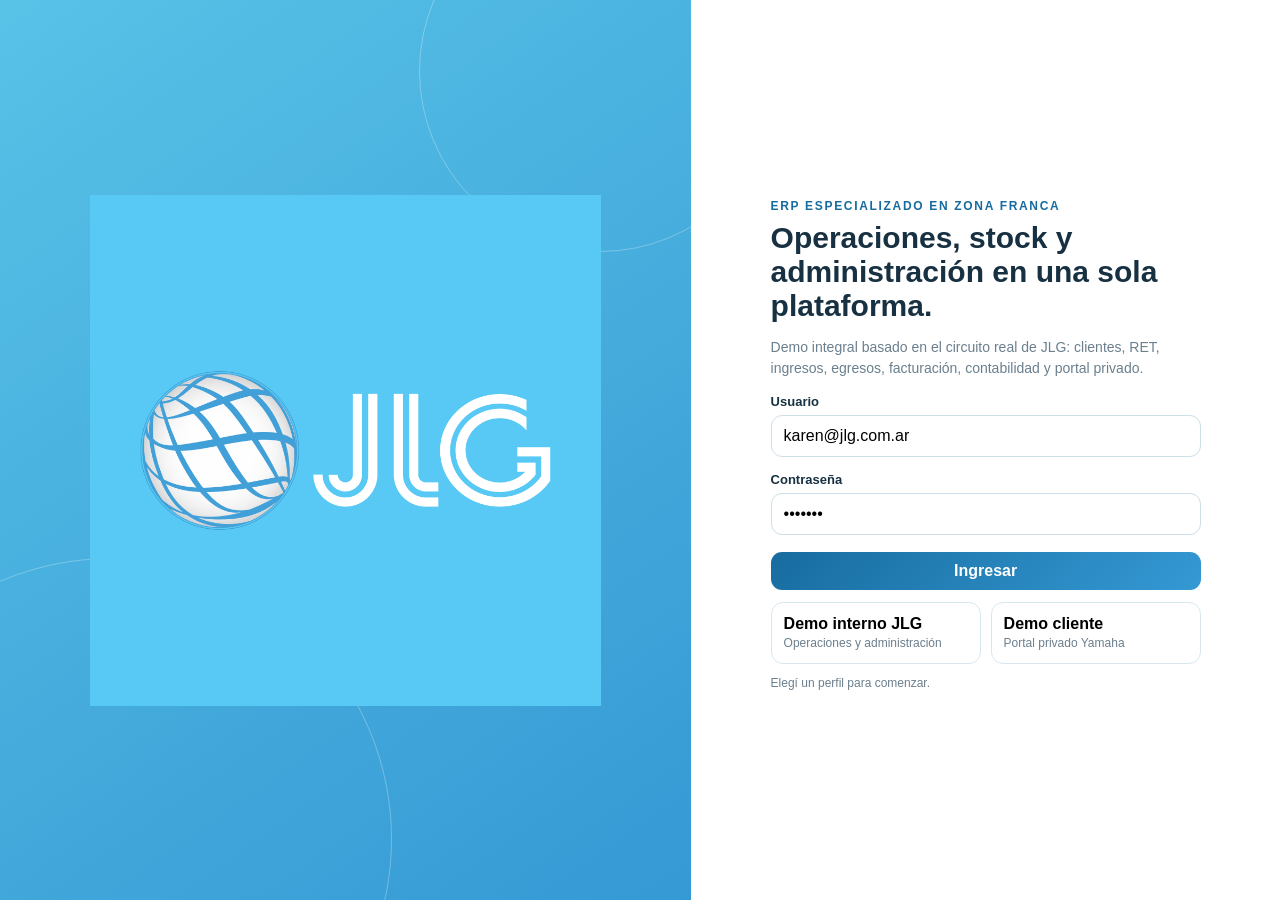
==== index.html @ c9ef7968 "Ampliar demo integral según especificación funcional" ====
<!DOCTYPE html><html lang="es"><head><meta charset="UTF-8"><meta name="viewport" content="width=device-width,initial-scale=1.0"><title>JLG Control · ERP Zona Franca</title><style>:root{--sky:#58c2e7;--blue:#3599d4;--dark:#12344b;--dark2:#1c4966;--bg:#f3f8fb;--card:#fff;--line:#d8e7ef;--text:#183142;--muted:#6b7f8d;--ok:#23856b;--warn:#b47712;--bad:#b84949}*{box-sizing:border-box}body{margin:0;font-family:Inter,Segoe UI,Arial,sans-serif;background:var(--bg);color:var(--text)}button,input,select{font:inherit}button{cursor:pointer}.hidden{display:none!important}.login{min-height:100vh;display:grid;grid-template-columns:1.08fr .92fr;background:white}.hero{position:relative;overflow:hidden;background:linear-gradient(145deg,var(--sky),var(--blue));display:grid;place-items:center;padding:45px}.hero:before,.hero:after{content:"";position:absolute;border:1px solid rgba(255,255,255,.28);border-radius:50%}.hero:before{width:560px;height:560px;left:-170px;bottom:-220px}.hero:after{width:360px;height:360px;right:-90px;top:-110px}.hero img{width:min(560px,85%);position:relative;z-index:2}.loginbox{display:grid;place-items:center;padding:30px}.loginpanel{width:min(430px,100%)}.eyebrow{font-size:12px;letter-spacing:.14em;text-transform:uppercase;color:#176c9f;font-weight:800}h1,h2,h3{margin:0}h1{font-size:30px;margin-top:8px}.sub{font-size:14px;color:var(--muted);line-height:1.5}.field{margin-top:15px}.field label{display:block;font-size:13px;font-weight:700;margin-bottom:6px}input,select{width:100%;border:1px solid #cddfe8;border-radius:11px;padding:11px 12px;background:#fff}.btn{border:0;border-radius:11px;padding:10px 14px;font-weight:750}.primary{background:linear-gradient(135deg,#176c9f,var(--blue));color:white}.secondary{background:white;border:1px solid #cddfe8;color:var(--dark)}.soft{background:#e8f6fc;color:#176c9f}.roles{display:grid;grid-template-columns:1fr 1fr;gap:10px;margin-top:12px}.roles button{text-align:left;border:1px solid var(--line);background:white;border-radius:12px;padding:12px}.top{height:70px;background:linear-gradient(110deg,var(--dark),var(--dark2));color:white;display:flex;align-items:center;justify-content:space-between;padding:0 20px}.brand{display:flex;align-items:center;gap:11px}.brand img{width:43px;height:43px;border-radius:11px;object-fit:cover}.user{display:flex;align-items:center;gap:9px}.pill{border:1px solid rgba(255,255,255,.3);border-radius:999px;padding:7px 10px;font-size:13px}.shell{display:grid;grid-template-columns:250px 1fr;min-height:calc(100vh - 70px)}aside{background:white;border-right:1px solid var(--line);padding:15px}.navtitle{font-size:11px;letter-spacing:.12em;text-transform:uppercase;color:var(--muted);padding:5px 10px 10px}.nav{display:grid;gap:5px}.nav button{text-align:left;border:1px solid transparent;background:transparent;padding:10px 11px;border-radius:10px;color:#385364}.nav button.active{background:#e8f6fc;border-color:#b8dfee;color:#176c9f;font-weight:800}.navgroup{font-size:11px;color:#8aa0ad;padding:10px 10px 3px;text-transform:uppercase;letter-spacing:.08em}main{padding:21px;min-width:0}.screen{display:none}.screen.active{display:block}.head{display:flex;justify-content:space-between;align-items:end;gap:12px;margin-bottom:17px}.kpis{display:grid;grid-template-columns:repeat(4,1fr);gap:13px}.card{background:white;border:1px solid var(--line);border-radius:16px;padding:16px}.value{font-size:27px;font-weight:800;margin-top:5px}.label{font-size:13px;color:var(--muted)}.note{font-size:12px;color:var(--muted)}.grid2{display:grid;grid-template-columns:1.15fr .85fr;gap:14px;margin-top:14px}.list{display:grid;gap:11px;margin-top:13px}.item{display:flex;justify-content:space-between;gap:12px;padding-bottom:11px;border-bottom:1px solid #e9f0f4}.item:last-child{border-bottom:0}.badge{display:inline-block;padding:5px 9px;border-radius:999px;font-size:11px;font-weight:800;white-space:nowrap}.ok{background:#e8f5f1;color:var(--ok)}.warn{background:#fff4df;color:var(--warn)}.bad{background:#fbeaea;color:var(--bad)}.info{background:#e8f6fc;color:#176c9f}.table{overflow:auto;margin-top:13px}table{width:100%;border-collapse:collapse;font-size:13px}th,td{padding:10px;border-bottom:1px solid #e5edf2;text-align:left;white-space:nowrap}th{background:#f3f9fc;color:#496170}.selected{background:#eaf7fc}.formgrid{display:grid;grid-template-columns:repeat(2,1fr);gap:12px}.toolbar{display:flex;gap:8px;flex-wrap:wrap;margin-top:13px}.banner{background:linear-gradient(110deg,var(--dark),#176c9f);color:white;border-radius:17px;padding:18px;display:flex;justify-content:space-between;align-items:center;gap:12px}.banner .sub{color:rgba(255,255,255,.75)}.tabs{display:flex;gap:7px;flex-wrap:wrap;margin-bottom:14px}.tabs button{border:1px solid #cbdde6;background:#fff;border-radius:10px;padding:8px 11px}.tabs button.active{background:var(--dark);color:white;border-color:var(--dark)}.tabpanel{display:none}.tabpanel.active{display:block}.callout{padding:12px 13px;border:1px solid #f0d89c;background:#fff4df;color:#79530c;border-radius:11px}.success{padding:12px 13px;border:1px solid #bfe0d5;background:#e8f5f1;color:#17674f;border-radius:11px}.five{display:grid;grid-template-columns:repeat(5,1fr);gap:9px;margin-top:13px}.mini{background:#f6fbfd;border:1px solid var(--line);border-radius:12px;padding:11px}.mini span{display:block;font-size:11px;color:var(--muted)}.mini strong{font-size:18px}.timeline{display:grid;gap:13px}.step{position:relative;padding-left:26px}.step:before{content:"";position:absolute;left:3px;top:3px;width:12px;height:12px;background:var(--blue);border-radius:50%}.step:not(:last-child):after{content:"";position:absolute;left:8px;top:18px;bottom:-14px;width:2px;background:#dbeaf1}.modulegrid{display:grid;grid-template-columns:repeat(3,1fr);gap:12px}.module{border:1px solid var(--line);border-radius:14px;background:white;padding:14px}.module h3{font-size:15px;margin-bottom:6px}.module p{margin:0;font-size:12px;color:var(--muted)}@media(max-width:1000px){.login{grid-template-columns:1fr}.hero{display:none}.shell{grid-template-columns:1fr}aside{border-right:0;border-bottom:1px solid var(--line)}.nav{grid-template-columns:repeat(3,1fr)}.kpis,.five,.modulegrid{grid-template-columns:repeat(2,1fr)}.grid2{grid-template-columns:1fr}}@media(max-width:640px){.nav,.kpis,.five,.modulegrid,.formgrid,.roles{grid-template-columns:1fr}.top{height:auto;padding:12px;align-items:flex-start}.user{flex-wrap:wrap;justify-content:flex-end}.head,.banner{align-items:flex-start;flex-direction:column}main{padding:13px}}</style></head><body><section id="login" class="login"><div class="hero"><img src="jlg-logo.png" alt="JLG"></div><div class="loginbox"><div class="loginpanel"><div class="eyebrow">ERP especializado en Zona Franca</div><h1>Operaciones, stock y administración en una sola plataforma.</h1><p class="sub">Demo integral basado en el circuito real de JLG: clientes, RET, ingresos, egresos, facturación, contabilidad y portal privado.</p><div class="field"><label>Usuario</label><input id="loginUser" value="karen@jlg.com.ar"></div><div class="field"><label>Contraseña</label><input id="loginPass" type="password" value="demo123"></div><button id="enter" class="btn primary" style="width:100%;margin-top:17px">Ingresar</button><div class="roles"><button id="roleInternal"><b>Demo interno JLG</b><br><span class="note">Operaciones y administración</span></button><button id="roleClient"><b>Demo cliente</b><br><span class="note">Portal privado Yamaha</span></button></div><p id="loginMsg" class="note">Elegí un perfil para comenzar.</p></div></div></section><section id="app" class="hidden"><header class="top"><div class="brand"><img src="jlg-logo.png" alt="JLG"><div><b>JLG Control</b><div id="env" style="font-size:12px;opacity:.75">Gestión interna</div></div></div><div class="user"><span id="who" class="pill">Karen · Administradora</span><button id="switchRole" class="btn secondary">Cambiar perfil</button><button id="logout" class="btn secondary">Salir</button></div></header><div class="shell"><aside><div id="navTitle" class="navtitle">Gestión interna</div><div id="internalNav" class="nav"><div class="navgroup">Operaciones</div><button class="active" data-screen="dashboard">Inicio</button><button data-screen="clientes">Clientes y contratos</button><button data-screen="ingresos">Ingresos RET</button><button data-screen="egresos">Egresos y reexpediciones</button><button data-screen="stock">Stock e inventario</button><div class="navgroup">Administración</div><button data-screen="facturacion">Facturación</button><button data-screen="cuentas">Cuentas corrientes</button><button data-screen="proveedores">Proveedores y OP</button><button data-screen="tesoreria">Tesorería</button><button data-screen="rezago">Mercadería en rezago</button><div class="navgroup">Gestión</div><button data-screen="contabilidad">Contabilidad</button><button data-screen="tarifas">Tarifas y segmentación</button><button data-screen="reportes">Reportes</button><button data-screen="seguridad">Usuarios y auditoría</button></div><div id="clientNav" class="nav hidden"><button class="active" data-screen="portalInicio">Mi inicio</button><button data-screen="portalStock">Mi stock</button><button data-screen="portalOps">Mis operaciones</button><button data-screen="portalContratos">Contratos</button><button data-screen="portalFacturas">Facturas</button><button data-screen="portalNotas">Notificaciones</button></div></aside><main><section id="dashboard" class="screen active"><div class="head"><div><h1>Panel operativo</h1><p class="sub">Estado general del sistema y controles pendientes.</p></div><button class="btn primary">+ Nueva operación</button></div><div class="kpis"><div class="card"><div class="label">Clientes habilitados</div><div class="value">42</div><div class="note">3 con observaciones</div></div><div class="card"><div class="label">RET pendientes</div><div id="kRet" class="value">5</div><div class="note">Listos para importar</div></div><div class="card"><div class="label">Egresos pendientes</div><div class="value">4</div><div class="note">2 esperan confirmación</div></div><div class="card"><div class="label">Pendiente de facturar</div><div class="value">USD 18.420</div><div class="note">Mensual + movimientos</div></div></div><div class="grid2"><div class="card"><h2>Alertas críticas</h2><div class="list"><div class="item"><div><b>Contrato vencido</b><div class="sub">Yamaha · UF 154</div></div><span class="badge bad">Bloqueo</span></div><div class="item"><div><b>Pago de matrícula pendiente</b><div class="sub">2 clientes fuera de término</div></div><span class="badge warn">Revisar</span></div><div class="item"><div><b>Stock insuficiente</b><div class="sub">Intento de egreso ZFE1</div></div><span class="badge bad">Error</span></div><div class="item"><div><b>Factura ARCA rechazada</b><div class="sub">Reintento disponible</div></div><span class="badge warn">Pendiente</span></div></div></div><div class="card"><h2>Flujo operativo</h2><div class="timeline" style="margin-top:14px"><div class="step"><b>Cliente validado</b><div class="note">Contrato, matrícula y CUIT.</div></div><div class="step"><b>Ingreso RET</b><div class="note">Carátula + ítems + volumen.</div></div><div class="step"><b>Stock disponible</b><div class="note">Por ítem, lote y unidad funcional.</div></div><div class="step"><b>Egreso confirmado</b><div class="note">Reexpedición y trazabilidad.</div></div><div class="step"><b>Facturación y asiento</b><div class="note">ARCA + cuenta corriente + contabilidad.</div></div></div></div></div></section><section id="clientes" class="screen"><div class="head"><div><h1>Clientes, contratos y matrículas</h1><p class="sub">Alta, documentación, vigencias y reglas de habilitación.</p></div><button class="btn primary">Nuevo cliente</button></div><div class="card"><div class="table"><table><tr><th>Código</th><th>Razón social</th><th>CUIT</th><th>Contrato</th><th>Matrícula</th><th>Estado</th></tr><tr class="selected"><td>10161</td><td>YAMAHA MOTOR ARG. S.A.</td><td>30-68723475-4</td><td>07/05/2028</td><td>Pagada</td><td><span class="badge ok">Habilitado</span></td></tr><tr><td>22237</td><td>ZMG ARGENTINA S.R.L.</td><td>30-71037617-0</td><td>30/09/2026</td><td>Pendiente</td><td><span class="badge warn">Observado</span></td></tr></table></div></div><div class="grid2"><div class="card"><h2>Ficha contractual</h2><div class="formgrid"><div class="field"><label>Disposición</label><input value="DISPO-2026-352-GDEBA-UPGYCZFMPCEITGP"></div><div class="field"><label>Unidad funcional</label><input value="2412B"></div><div class="field"><label>Fecha inicio</label><input type="date" value="2026-05-07"></div><div class="field"><label>Fecha vencimiento</label><input type="date" value="2028-05-07"></div><div class="field"><label>Metros asignados</label><input value="4000"></div><div class="field"><label>Tipo de tarifa</label><select><option>Tarifa plana</option><option>Por m³/día</option></select></div></div><div class="toolbar"><button class="btn primary">Guardar contrato</button></div></div><div class="card"><h2>Reglas de habilitación</h2><div class="list"><div class="item"><span>Contrato vigente</span><span class="badge ok">Cumple</span></div><div class="item"><span>Matrícula al día</span><span class="badge ok">Cumple</span></div><div class="item"><span>CUIT sin duplicados</span><span class="badge ok">Cumple</span></div><div class="item"><span>Documentación completa</span><span class="badge warn">1 pendiente</span></div></div></div></div></section><section id="ingresos" class="screen"><div class="head"><div><h1>Ingresos de mercadería</h1><p class="sub">Importación RET, validación de ítems y generación de stock.</p></div><button id="scanRet" class="btn soft">Buscar archivos RET</button></div><div class="kpis"><div class="card"><div class="label">Archivos detectados</div><div id="retFiles" class="value">10</div></div><div class="card"><div class="label">Pares C + I</div><div id="retPairs" class="value">5</div></div><div class="card"><div class="label">Ítems pendientes</div><div class="value">3</div></div><div class="card"><div class="label">Con lote</div><div class="value">2</div></div></div><div class="card" style="margin-top:14px"><div class="tabs"><button class="active" data-tab="retlist">Carátulas</button><button data-tab="retdata">Datos del ingreso</button><button data-tab="retitems">Ítems y subítems</button><button data-tab="retvalid">Validaciones</button></div><div id="tab-retlist" class="tabpanel active"><div class="table"><table><tr><th>Oficialización</th><th>Referencia</th><th>Destinación</th><th>Fecha</th><th>Estado</th></tr><tr class="selected"><td>26033ZFI5002779C</td><td>144633</td><td>ZFI5</td><td>21/07/2026</td><td><span class="badge warn">Pendiente</span></td></tr></table></div></div><div id="tab-retdata" class="tabpanel"><div class="formgrid"><div class="field"><label>Cliente</label><input value="YAMAHA MOTOR ARG. S.A."></div><div class="field"><label>Usuario directo</label><input value="JLG LOGISTIC GROUP S.A."></div><div class="field"><label>Volumen informado por depósito</label><input value="68,023890 m³"></div><div class="field"><label>Referencia interna</label><input value="LOTE 2026-734"></div></div></div><div id="tab-retitems" class="tabpanel"><div class="table"><table><tr><th>Ítem</th><th>Subítem</th><th>Código</th><th>Marca/modelo</th><th>Unidades</th><th>Volumen</th><th>Validado</th></tr><tr><td>0016</td><td>0004</td><td>015705056DAB00002</td><td>ZOOMLION</td><td>10</td><td>15,59</td><td><span class="badge ok">Sí</span></td></tr><tr><td>0063</td><td>0000</td><td>015706021KAA00040</td><td>ZOOMLION</td><td>2</td><td>1,72</td><td><span class="badge warn">Pendiente</span></td></tr></table></div></div><div id="tab-retvalid" class="tabpanel"><div class="callout"><b>Validación pendiente:</b> el peso total informado es cero. El ingreso no puede confirmarse hasta resolverlo.</div></div><div class="toolbar"><button class="btn secondary">Guardar correcciones</button><button id="confirmIngreso" class="btn primary">Confirmar ingreso</button></div><p id="ingresoMsg" class="note"></p></div></section><section id="egresos" class="screen"><div class="head"><div><h1>Egresos y reexpediciones</h1><p class="sub">Selección de tránsito, mercadería, despacho y confirmación.</p></div><span class="badge warn">2 pendientes de confirmación</span></div><div class="card"><div class="formgrid"><div class="field"><label>Cliente</label><select><option>YAMAHA MOTOR ARG. S.A.</option></select></div><div class="field"><label>N.º reexpedición SIZOFRA</label><input value="26860"></div><div class="field"><label>Documento de salida</label><select><option>ZFE1</option><option>ZFTR</option></select></div><div class="field"><label>Fecha retiro</label><input type="date" value="2026-07-25"></div><div class="field"><label>Destino facturación</label><input value="Yamaha Motor Argentina S.A."></div><div class="field"><label>Tipo de preparación</label><select><option>Bultos</option><option>Granel</option><option>Palets</option></select></div></div><div class="table"><table><tr><th>Tránsito / ZFI5</th><th>Mercadería</th><th>Disponible</th><th>A retirar</th><th>Volumen</th></tr><tr class="selected"><td>25001TRM4006242R / 25033ZFI5002632M</td><td>FZ X</td><td id="egDisponible">50</td><td><input id="egQty" type="number" value="20" style="width:90px"></td><td>26,044 m³</td></tr></table></div><div class="five"><div class="mini"><span>Bultos antes</span><strong>50</strong></div><div class="mini"><span>Bultos egreso</span><strong>20</strong></div><div class="mini"><span>Saldo posterior</span><strong id="egSaldo">30</strong></div><div class="mini"><span>Estado</span><strong>Pendiente</strong></div><div class="mini"><span>Factura</span><strong>No</strong></div></div><div class="toolbar"><button class="btn secondary">Guardar temporal</button><button id="confirmEgreso" class="btn primary">Confirmar egreso</button></div><p id="egresoMsg" class="note"></p></div></section><section id="stock" class="screen"><div class="head"><div><h1>Stock e inventario</h1><p class="sub">Ingresado, retirado, comprometido, disponible y valorizado.</p></div><button class="btn soft">Exportar Excel</button></div><div class="kpis"><div class="card"><div class="label">Unidades disponibles</div><div id="stockTotal" class="value">78</div></div><div class="card"><div class="label">Comprometidas</div><div class="value">20</div></div><div class="card"><div class="label">Volumen</div><div class="value">65,13 m³</div></div><div class="card"><div class="label">Valor para seguro</div><div class="value">USD 781.408</div></div></div><div class="card" style="margin-top:14px"><div class="table"><table><tr><th>ZFI5</th><th>Artículo</th><th>Lote</th><th>Ingresado</th><th>Retirado</th><th>Comprometido</th><th>Disponible</th><th>UF</th></tr><tr class="selected"><td>26033ZFI5002789D</td><td>PRIME</td><td>LOTE-24605</td><td>78</td><td>0</td><td>0</td><td>78</td><td>154</td></tr></table></div></div></section><section id="facturacion" class="screen"><div class="head"><div><h1>Facturación</h1><p class="sub">Mensual, por ingreso, por egreso y notas de crédito/débito.</p></div><span class="badge info">Integración ARCA simulada</span></div><div class="card"><div class="formgrid"><div class="field"><label>Tipo</label><select id="factType"><option>Mensual</option><option>Por ingreso</option><option>Por egreso</option><option>Nota de crédito</option><option>Nota de débito</option></select></div><div class="field"><label>Fecha hasta</label><input type="date" value="2026-07-31"></div><div class="field"><label>Cliente</label><select><option>YAMAHA MOTOR ARG. S.A.</option></select></div><div class="field"><label>Moneda</label><select><option>USD</option><option>ARS</option></select></div></div><div class="table"><table><tr><th>Concepto</th><th>Base</th><th>Cantidad días</th><th>Tarifa</th><th>Importe</th><th>Estado</th></tr><tr><td>Almacenaje</td><td>65,13 m³</td><td>30</td><td>USD 1,85</td><td>USD 3.615</td><td><span class="badge warn">Pendiente</span></td></tr><tr><td>Seguro</td><td>USD 781.408</td><td>30</td><td>0,08%</td><td>USD 625</td><td><span class="badge warn">Pendiente</span></td></tr></table></div><div class="toolbar"><button class="btn secondary">Calcular</button><button id="facturar" class="btn primary">Emitir factura electrónica</button></div><p id="factMsg" class="note"></p></div></section><section id="cuentas" class="screen"><div class="head"><div><h1>Cuentas corrientes</h1><p class="sub">Facturación, cobranzas parciales, intereses y saldos.</p></div></div><div class="kpis"><div class="card"><div class="label">Saldo cliente</div><div class="value">USD 1.250</div></div><div class="card"><div class="label">Vencido</div><div class="value">ARS 485.000</div></div><div class="card"><div class="label">Interés proyectado</div><div class="value">ARS 18.225</div></div><div class="card"><div class="label">Último recibo</div><div class="value">10/07</div></div></div><div class="card" style="margin-top:14px"><div class="table"><table><tr><th>Documento</th><th>Fecha</th><th>Vencimiento</th><th>Debe</th><th>Haber</th><th>Saldo</th></tr><tr><td>FC 0005-00001234</td><td>24/07/2026</td><td>10/08/2026</td><td>USD 1.250</td><td>-</td><td>USD 1.250</td></tr><tr><td>RC 0002-00000315</td><td>10/07/2026</td><td>-</td><td>-</td><td>ARS 300.000</td><td>ARS 485.000</td></tr></table></div></div></section><section id="proveedores" class="screen"><div class="head"><div><h1>Proveedores y órdenes de pago</h1><p class="sub">Facturas, retenciones, vencimientos y OP.</p></div><button class="btn primary">Nueva factura proveedor</button></div><div class="card"><div class="table"><table><tr><th>Proveedor</th><th>Factura</th><th>Concepto</th><th>Vencimiento</th><th>Total</th><th>Estado</th></tr><tr><td>Murúa</td><td>A 0003-0000121</td><td>Playa externa</td><td>31/07/2026</td><td>USD 8.400</td><td><span class="badge warn">Pendiente</span></td></tr><tr><td>Internacional Chargue</td><td>A 0001-0000882</td><td>Almacenaje</td><td>05/08/2026</td><td>ARS 1.250.000</td><td><span class="badge info">Programada</span></td></tr></table></div><div class="toolbar"><button class="btn soft">Generar OP</button></div></div></section><section id="tesoreria" class="screen"><div class="head"><div><h1>Tesorería y gastos operativos</h1><p class="sub">Pagos, cuentas bancarias y gastos sin proveedor.</p></div></div><div class="grid2"><div class="card"><h2>Órdenes de pago</h2><div class="list"><div class="item"><span>OP 00041 · Murúa</span><span class="badge warn">Pendiente</span></div><div class="item"><span>OP 00040 · SENASA</span><span class="badge ok">Pagada</span></div></div></div><div class="card"><h2>Gastos no proveedores</h2><div class="list"><div class="item"><span>Peajes y combustible</span><b>ARS 148.500</b></div><div class="item"><span>Viáticos</span><b>ARS 62.000</b></div></div></div></div></section><section id="rezago" class="screen"><div class="head"><div><h1>Mercadería en rezago</h1><p class="sub">Bloqueo de movimientos y documentos asociados.</p></div><button class="btn soft">Marcar mercadería</button></div><div class="card"><div class="table"><table><tr><th>ZFI5</th><th>Cliente</th><th>Mercadería</th><th>Documento judicial</th><th>Fecha</th><th>Estado</th></tr><tr><td>24033ZFI5000284M</td><td>ZMG ARGENTINA SRL</td><td>Equipos</td><td>EXP-2026-4412</td><td>15/06/2026</td><td><span class="badge bad">En rezago</span></td></tr></table></div></div></section><section id="contabilidad" class="screen"><div class="head"><div><h1>Contabilidad integrada</h1><p class="sub">Plan de cuentas, asientos automáticos y trazabilidad.</p></div><button class="btn soft">Ver libro diario</button></div><div class="card"><div class="table"><table><tr><th>Asiento</th><th>Fecha</th><th>Origen</th><th>Cuenta debe</th><th>Cuenta haber</th><th>Importe</th></tr><tr><td>000184</td><td>24/07/2026</td><td>Factura cliente</td><td>Deudores por ventas</td><td>Ingresos por almacenaje</td><td>USD 4.240</td></tr><tr><td>000183</td><td>24/07/2026</td><td>Factura proveedor</td><td>Costos playa</td><td>Proveedores</td><td>USD 8.400</td></tr></table></div></div></section><section id="tarifas" class="screen"><div class="head"><div><h1>Tarifas y segmentación comercial</h1><p class="sub">Costos base, multiplicadores, excepciones y vigencias.</p></div><button class="btn primary">Nueva tarifa</button></div><div class="card"><div class="table"><table><tr><th>Tipo operación</th><th>Costo base</th><th>Regla</th><th>Cliente</th><th>Vigencia</th><th>Estado</th></tr><tr><td>Almacenaje normal</td><td>USD 1,85/m³/día</td><td>Base</td><td>General</td><td>01/07/2026</td><td><span class="badge ok">Activa</span></td></tr><tr><td>Tarifa plana</td><td>USD 7.400/mes</td><td>Excepción</td><td>ZMG</td><td>01/01/2026</td><td><span class="badge warn">No automática</span></td></tr></table></div></div></section><section id="reportes" class="screen"><div class="head"><div><h1>Reportes gerenciales</h1><p class="sub">Inventario, facturación, morosidad, proveedores y tiempos.</p></div><button class="btn soft">Exportar todo</button></div><div class="modulegrid"><div class="module"><h3>Movimientos e inventario</h3><p>Ingresos, egresos, tenencia, lotes y saldos.</p></div><div class="module"><h3>Facturación por cliente</h3><p>Montos, conceptos y participación.</p></div><div class="module"><h3>Clientes morosos</h3><p>Saldo, vencimiento e interés.</p></div><div class="module"><h3>Pedidos a proveedores</h3><p>Frecuencia, importes y vencimientos.</p></div><div class="module"><h3>Tiempos de egreso</h3><p>Solicitud versus retiro efectivo.</p></div><div class="module"><h3>Valoración para seguro</h3><p>FOB + seguro + flete por inventario.</p></div></div></section><section id="seguridad" class="screen"><div class="head"><div><h1>Usuarios, roles y auditoría</h1><p class="sub">Permisos por módulo, trazabilidad y acciones sensibles.</p></div><button class="btn primary">Nuevo usuario</button></div><div class="grid2"><div class="card"><div class="table"><table><tr><th>Usuario</th><th>Rol</th><th>Módulos</th><th>Estado</th></tr><tr><td>Karen</td><td>Administradora</td><td>Todos</td><td><span class="badge ok">Activo</span></td></tr><tr><td>Operaciones 1</td><td>Operador logístico</td><td>Ingresos/Egresos</td><td><span class="badge ok">Activo</span></td></tr></table></div></div><div class="card"><h2>Últimos eventos</h2><div class="list"><div class="item"><span>Confirmación egreso 26860</span><span class="note">Karen · 10:32</span></div><div class="item"><span>Modificación tarifa ZMG</span><span class="note">Gerencia · 09:15</span></div><div class="item"><span>Reintento factura ARCA</span><span class="note">Facturación · 08:44</span></div></div></div></div></section><section id="portalInicio" class="screen"><div class="banner"><div><div class="eyebrow" style="color:var(--sky)">Portal privado</div><h1>Yamaha Motor Argentina S.A.</h1><div class="sub">CUIT 30-68723475-4 · Usuario indirecto 1181</div></div><span class="badge ok">Cliente activo</span></div><div class="kpis" style="margin-top:14px"><div class="card"><div class="label">Stock disponible</div><div class="value">78</div></div><div class="card"><div class="label">Operaciones activas</div><div class="value">6</div></div><div class="card"><div class="label">Facturas pendientes</div><div class="value">2</div></div><div class="card"><div class="label">Notificaciones</div><div class="value">3</div></div></div></section><section id="portalStock" class="screen"><div class="head"><div><h1>Mi stock</h1><p class="sub">Información exclusiva del cliente.</p></div><button class="btn soft">Excel</button></div><div class="card"><div class="table"><table><tr><th>Comprobante</th><th>Artículo</th><th>Marca</th><th>Ingresado</th><th>Retirado</th><th>Comprometido</th><th>Disponible</th></tr><tr class="selected"><td>26033ZFI5002789D</td><td>PRIME</td><td>CONCEPT</td><td>78</td><td>0</td><td>0</td><td>78</td></tr></table></div></div></section><section id="portalOps" class="screen"><div class="head"><div><h1>Mis operaciones</h1></div></div><div class="card"><div class="table"><table><tr><th>Operación</th><th>ZFI5</th><th>Fecha</th><th>Estado</th><th>Documentos</th></tr><tr><td>26001TRM6000301K</td><td>26033ZFI5002789D</td><td>22/07/2026</td><td><span class="badge ok">Publicada</span></td><td><button class="btn soft">Ver</button></td></tr></table></div></div></section><section id="portalContratos" class="screen"><div class="head"><div><h1>Contratos y disposiciones</h1></div></div><div class="card"><div class="table"><table><tr><th>UF</th><th>Disposición</th><th>Vencimiento</th><th>Estado</th></tr><tr><td>2412B</td><td>DISPO-2026-352-GDEBA-UPGYCZFMPCEITGP</td><td>07/05/2028</td><td><span class="badge ok">Vigente</span></td></tr></table></div></div></section><section id="portalFacturas" class="screen"><div class="head"><div><h1>Facturas y cuenta corriente</h1></div></div><div class="card"><div class="table"><table><tr><th>Comprobante</th><th>Vencimiento</th><th>Moneda</th><th>Importe</th><th>Estado</th></tr><tr><td>0005-00001234</td><td>10/08/2026</td><td>USD</td><td>1.250</td><td><span class="badge warn">Pendiente</span></td></tr></table></div></div></section><section id="portalNotas" class="screen"><div class="head"><div><h1>Notificaciones</h1></div></div><div class="card"><div class="list"><div class="item"><div><b>Nueva factura disponible</b><div class="sub">Factura 0005-00001234</div></div><span class="badge info">Nueva</span></div><div class="item"><div><b>Ingreso publicado</b><div class="sub">ZFI5 26033ZFI5002789D</div></div><span class="badge ok">Leída</span></div><div class="item"><div><b>Contrato próximo a vencer</b><div class="sub">Aviso preventivo</div></div><span class="badge warn">Pendiente</span></div></div></div></section></main></div></section><script>let role='internal';const $=id=>document.getElementById(id);function show(id){document.querySelectorAll('.screen').forEach(s=>s.classList.remove('active'));$(id)?.classList.add('active');const nav=role==='internal'?$('internalNav'):$('clientNav');nav.querySelectorAll('button[data-screen]').forEach(b=>b.classList.toggle('active',b.dataset.screen===id))}function setRole(r){role=r;const internal=r==='internal';$('internalNav').classList.toggle('hidden',!internal);$('clientNav').classList.toggle('hidden',internal);$('env').textContent=internal?'Gestión interna':'Portal privado de clientes';$('who').textContent=internal?'Karen · Administradora':'Yamaha Motor Argentina S.A.';$('navTitle').textContent=internal?'Gestión interna':'Portal del cliente';show(internal?'dashboard':'portalInicio')}document.querySelectorAll('.nav button[data-screen]').forEach(b=>b.addEventListener('click',()=>show(b.dataset.screen)));document.querySelectorAll('.tabs button').forEach(b=>b.addEventListener('click',()=>{document.querySelectorAll('.tabs button').forEach(x=>x.classList.remove('active'));b.classList.add('active');document.querySelectorAll('.tabpanel').forEach(p=>p.classList.remove('active'));$('tab-'+b.dataset.tab).classList.add('active')}));$('roleInternal').addEventListener('click',()=>{role='internal';$('loginUser').value='karen@jlg.com.ar';$('loginMsg').textContent='Perfil interno seleccionado.'});$('roleClient').addEventListener('click',()=>{role='client';$('loginUser').value='yamaha@cliente.com';$('loginMsg').textContent='Perfil cliente seleccionado.'});$('enter').addEventListener('click',()=>{$('login').classList.add('hidden');$('app').classList.remove('hidden');setRole(role)});$('logout').addEventListener('click',()=>{$('app').classList.add('hidden');$('login').classList.remove('hidden')});$('switchRole').addEventListener('click',()=>setRole(role==='internal'?'client':'internal'));$('scanRet').addEventListener('click',()=>{$('retFiles').textContent='12';$('retPairs').textContent='6';$('kRet').textContent='6'});$('confirmIngreso').addEventListener('click',()=>{$('ingresoMsg').textContent='Ingreso confirmado. Se generó el stock por ítem, lote y unidad funcional.';$('ingresoMsg').className='success'});$('egQty').addEventListener('input',()=>{$('egSaldo').textContent=Math.max(0,50-(Number($('egQty').value)||0))});$('confirmEgreso').addEventListener('click',()=>{const q=Number($('egQty').value)||0;if(q<1||q>50){$('egresoMsg').textContent='Cantidad inválida o stock insuficiente.';return}$('egDisponible').textContent=50-q;$('stockTotal').textContent=78-q;$('egresoMsg').textContent='Egreso confirmado, correlatividad validada y cargos enviados a facturación.';$('egresoMsg').className='success'});$('facturar').addEventListener('click',()=>{$('factMsg').textContent='Factura simulada emitida con CAE. Cuenta corriente y asiento contable actualizados.';$('factMsg').className='success'});</script></body></html>
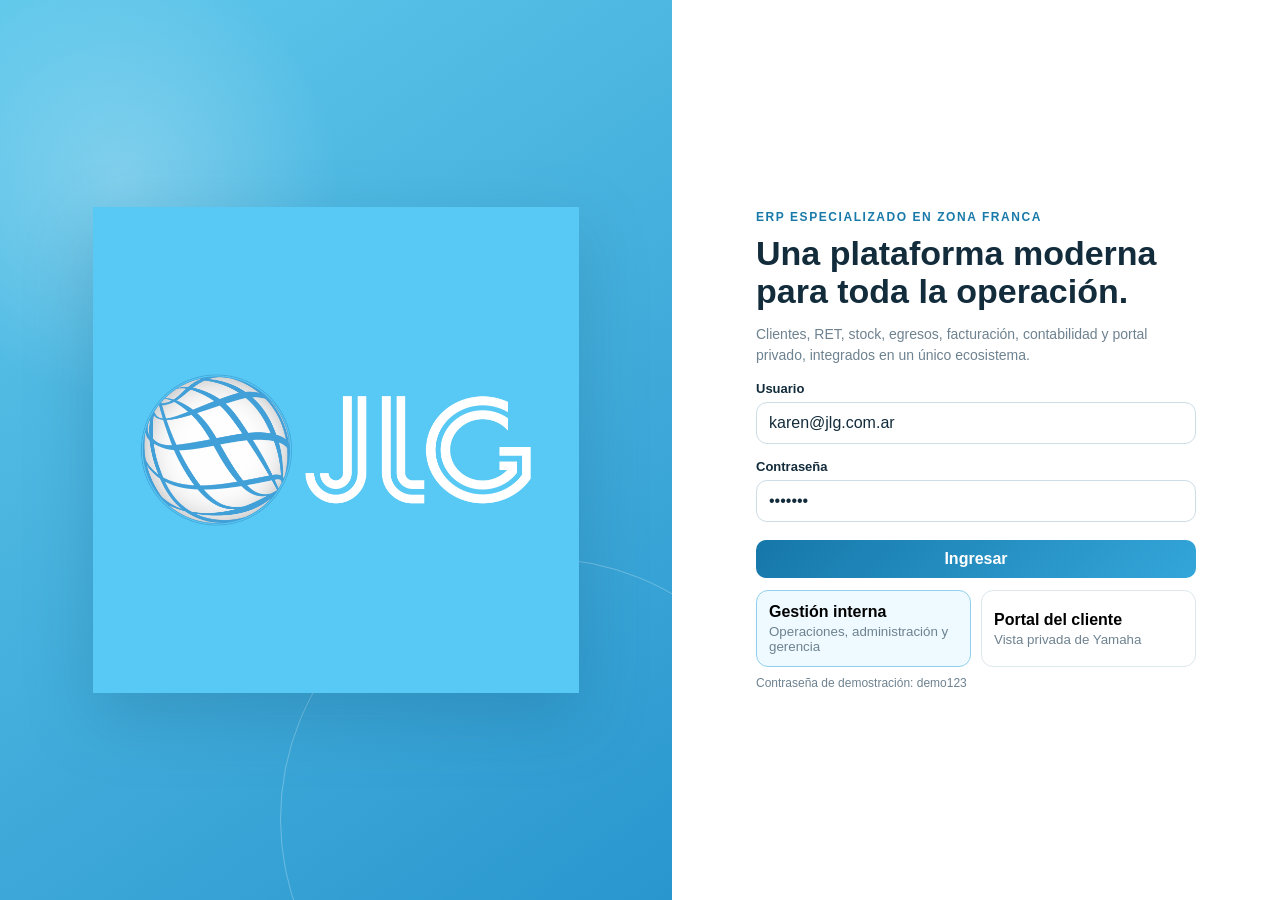
==== commit 8ded9df9: "Rediseñar demo integral JLG Control con interfaz premium" ====
--- a/index.html
+++ b/index.html
@@ -1 +1,118 @@
-<!DOCTYPE html><html lang="es"><head><meta charset="UTF-8"><meta name="viewport" content="width=device-width,initial-scale=1.0"><title>JLG Control · ERP Zona Franca</title><style>:root{--sky:#58c2e7;--blue:#3599d4;--dark:#12344b;--dark2:#1c4966;--bg:#f3f8fb;--card:#fff;--line:#d8e7ef;--text:#183142;--muted:#6b7f8d;--ok:#23856b;--warn:#b47712;--bad:#b84949}*{box-sizing:border-box}body{margin:0;font-family:Inter,Segoe UI,Arial,sans-serif;background:var(--bg);color:var(--text)}button,input,select{font:inherit}button{cursor:pointer}.hidden{display:none!important}.login{min-height:100vh;display:grid;grid-template-columns:1.08fr .92fr;background:white}.hero{position:relative;overflow:hidden;background:linear-gradient(145deg,var(--sky),var(--blue));display:grid;place-items:center;padding:45px}.hero:before,.hero:after{content:"";position:absolute;border:1px solid rgba(255,255,255,.28);border-radius:50%}.hero:before{width:560px;height:560px;left:-170px;bottom:-220px}.hero:after{width:360px;height:360px;right:-90px;top:-110px}.hero img{width:min(560px,85%);position:relative;z-index:2}.loginbox{display:grid;place-items:center;padding:30px}.loginpanel{width:min(430px,100%)}.eyebrow{font-size:12px;letter-spacing:.14em;text-transform:uppercase;color:#176c9f;font-weight:800}h1,h2,h3{margin:0}h1{font-size:30px;margin-top:8px}.sub{font-size:14px;color:var(--muted);line-height:1.5}.field{margin-top:15px}.field label{display:block;font-size:13px;font-weight:700;margin-bottom:6px}input,select{width:100%;border:1px solid #cddfe8;border-radius:11px;padding:11px 12px;background:#fff}.btn{border:0;border-radius:11px;padding:10px 14px;font-weight:750}.primary{background:linear-gradient(135deg,#176c9f,var(--blue));color:white}.secondary{background:white;border:1px solid #cddfe8;color:var(--dark)}.soft{background:#e8f6fc;color:#176c9f}.roles{display:grid;grid-template-columns:1fr 1fr;gap:10px;margin-top:12px}.roles button{text-align:left;border:1px solid var(--line);background:white;border-radius:12px;padding:12px}.top{height:70px;background:linear-gradient(110deg,var(--dark),var(--dark2));color:white;display:flex;align-items:center;justify-content:space-between;padding:0 20px}.brand{display:flex;align-items:center;gap:11px}.brand img{width:43px;height:43px;border-radius:11px;object-fit:cover}.user{display:flex;align-items:center;gap:9px}.pill{border:1px solid rgba(255,255,255,.3);border-radius:999px;padding:7px 10px;font-size:13px}.shell{display:grid;grid-template-columns:250px 1fr;min-height:calc(100vh - 70px)}aside{background:white;border-right:1px solid var(--line);padding:15px}.navtitle{font-size:11px;letter-spacing:.12em;text-transform:uppercase;color:var(--muted);padding:5px 10px 10px}.nav{display:grid;gap:5px}.nav button{text-align:left;border:1px solid transparent;background:transparent;padding:10px 11px;border-radius:10px;color:#385364}.nav button.active{background:#e8f6fc;border-color:#b8dfee;color:#176c9f;font-weight:800}.navgroup{font-size:11px;color:#8aa0ad;padding:10px 10px 3px;text-transform:uppercase;letter-spacing:.08em}main{padding:21px;min-width:0}.screen{display:none}.screen.active{display:block}.head{display:flex;justify-content:space-between;align-items:end;gap:12px;margin-bottom:17px}.kpis{display:grid;grid-template-columns:repeat(4,1fr);gap:13px}.card{background:white;border:1px solid var(--line);border-radius:16px;padding:16px}.value{font-size:27px;font-weight:800;margin-top:5px}.label{font-size:13px;color:var(--muted)}.note{font-size:12px;color:var(--muted)}.grid2{display:grid;grid-template-columns:1.15fr .85fr;gap:14px;margin-top:14px}.list{display:grid;gap:11px;margin-top:13px}.item{display:flex;justify-content:space-between;gap:12px;padding-bottom:11px;border-bottom:1px solid #e9f0f4}.item:last-child{border-bottom:0}.badge{display:inline-block;padding:5px 9px;border-radius:999px;font-size:11px;font-weight:800;white-space:nowrap}.ok{background:#e8f5f1;color:var(--ok)}.warn{background:#fff4df;color:var(--warn)}.bad{background:#fbeaea;color:var(--bad)}.info{background:#e8f6fc;color:#176c9f}.table{overflow:auto;margin-top:13px}table{width:100%;border-collapse:collapse;font-size:13px}th,td{padding:10px;border-bottom:1px solid #e5edf2;text-align:left;white-space:nowrap}th{background:#f3f9fc;color:#496170}.selected{background:#eaf7fc}.formgrid{display:grid;grid-template-columns:repeat(2,1fr);gap:12px}.toolbar{display:flex;gap:8px;flex-wrap:wrap;margin-top:13px}.banner{background:linear-gradient(110deg,var(--dark),#176c9f);color:white;border-radius:17px;padding:18px;display:flex;justify-content:space-between;align-items:center;gap:12px}.banner .sub{color:rgba(255,255,255,.75)}.tabs{display:flex;gap:7px;flex-wrap:wrap;margin-bottom:14px}.tabs button{border:1px solid #cbdde6;background:#fff;border-radius:10px;padding:8px 11px}.tabs button.active{background:var(--dark);color:white;border-color:var(--dark)}.tabpanel{display:none}.tabpanel.active{display:block}.callout{padding:12px 13px;border:1px solid #f0d89c;background:#fff4df;color:#79530c;border-radius:11px}.success{padding:12px 13px;border:1px solid #bfe0d5;background:#e8f5f1;color:#17674f;border-radius:11px}.five{display:grid;grid-template-columns:repeat(5,1fr);gap:9px;margin-top:13px}.mini{background:#f6fbfd;border:1px solid var(--line);border-radius:12px;padding:11px}.mini span{display:block;font-size:11px;color:var(--muted)}.mini strong{font-size:18px}.timeline{display:grid;gap:13px}.step{position:relative;padding-left:26px}.step:before{content:"";position:absolute;left:3px;top:3px;width:12px;height:12px;background:var(--blue);border-radius:50%}.step:not(:last-child):after{content:"";position:absolute;left:8px;top:18px;bottom:-14px;width:2px;background:#dbeaf1}.modulegrid{display:grid;grid-template-columns:repeat(3,1fr);gap:12px}.module{border:1px solid var(--line);border-radius:14px;background:white;padding:14px}.module h3{font-size:15px;margin-bottom:6px}.module p{margin:0;font-size:12px;color:var(--muted)}@media(max-width:1000px){.login{grid-template-columns:1fr}.hero{display:none}.shell{grid-template-columns:1fr}aside{border-right:0;border-bottom:1px solid var(--line)}.nav{grid-template-columns:repeat(3,1fr)}.kpis,.five,.modulegrid{grid-template-columns:repeat(2,1fr)}.grid2{grid-template-columns:1fr}}@media(max-width:640px){.nav,.kpis,.five,.modulegrid,.formgrid,.roles{grid-template-columns:1fr}.top{height:auto;padding:12px;align-items:flex-start}.user{flex-wrap:wrap;justify-content:flex-end}.head,.banner{align-items:flex-start;flex-direction:column}main{padding:13px}}</style></head><body><section id="login" class="login"><div class="hero"><img src="jlg-logo.png" alt="JLG"></div><div class="loginbox"><div class="loginpanel"><div class="eyebrow">ERP especializado en Zona Franca</div><h1>Operaciones, stock y administración en una sola plataforma.</h1><p class="sub">Demo integral basado en el circuito real de JLG: clientes, RET, ingresos, egresos, facturación, contabilidad y portal privado.</p><div class="field"><label>Usuario</label><input id="loginUser" value="karen@jlg.com.ar"></div><div class="field"><label>Contraseña</label><input id="loginPass" type="password" value="demo123"></div><button id="enter" class="btn primary" style="width:100%;margin-top:17px">Ingresar</button><div class="roles"><button id="roleInternal"><b>Demo interno JLG</b><br><span class="note">Operaciones y administración</span></button><button id="roleClient"><b>Demo cliente</b><br><span class="note">Portal privado Yamaha</span></button></div><p id="loginMsg" class="note">Elegí un perfil para comenzar.</p></div></div></section><section id="app" class="hidden"><header class="top"><div class="brand"><img src="jlg-logo.png" alt="JLG"><div><b>JLG Control</b><div id="env" style="font-size:12px;opacity:.75">Gestión interna</div></div></div><div class="user"><span id="who" class="pill">Karen · Administradora</span><button id="switchRole" class="btn secondary">Cambiar perfil</button><button id="logout" class="btn secondary">Salir</button></div></header><div class="shell"><aside><div id="navTitle" class="navtitle">Gestión interna</div><div id="internalNav" class="nav"><div class="navgroup">Operaciones</div><button class="active" data-screen="dashboard">Inicio</button><button data-screen="clientes">Clientes y contratos</button><button data-screen="ingresos">Ingresos RET</button><button data-screen="egresos">Egresos y reexpediciones</button><button data-screen="stock">Stock e inventario</button><div class="navgroup">Administración</div><button data-screen="facturacion">Facturación</button><button data-screen="cuentas">Cuentas corrientes</button><button data-screen="proveedores">Proveedores y OP</button><button data-screen="tesoreria">Tesorería</button><button data-screen="rezago">Mercadería en rezago</button><div class="navgroup">Gestión</div><button data-screen="contabilidad">Contabilidad</button><button data-screen="tarifas">Tarifas y segmentación</button><button data-screen="reportes">Reportes</button><button data-screen="seguridad">Usuarios y auditoría</button></div><div id="clientNav" class="nav hidden"><button class="active" data-screen="portalInicio">Mi inicio</button><button data-screen="portalStock">Mi stock</button><button data-screen="portalOps">Mis operaciones</button><button data-screen="portalContratos">Contratos</button><button data-screen="portalFacturas">Facturas</button><button data-screen="portalNotas">Notificaciones</button></div></aside><main><section id="dashboard" class="screen active"><div class="head"><div><h1>Panel operativo</h1><p class="sub">Estado general del sistema y controles pendientes.</p></div><button class="btn primary">+ Nueva operación</button></div><div class="kpis"><div class="card"><div class="label">Clientes habilitados</div><div class="value">42</div><div class="note">3 con observaciones</div></div><div class="card"><div class="label">RET pendientes</div><div id="kRet" class="value">5</div><div class="note">Listos para importar</div></div><div class="card"><div class="label">Egresos pendientes</div><div class="value">4</div><div class="note">2 esperan confirmación</div></div><div class="card"><div class="label">Pendiente de facturar</div><div class="value">USD 18.420</div><div class="note">Mensual + movimientos</div></div></div><div class="grid2"><div class="card"><h2>Alertas críticas</h2><div class="list"><div class="item"><div><b>Contrato vencido</b><div class="sub">Yamaha · UF 154</div></div><span class="badge bad">Bloqueo</span></div><div class="item"><div><b>Pago de matrícula pendiente</b><div class="sub">2 clientes fuera de término</div></div><span class="badge warn">Revisar</span></div><div class="item"><div><b>Stock insuficiente</b><div class="sub">Intento de egreso ZFE1</div></div><span class="badge bad">Error</span></div><div class="item"><div><b>Factura ARCA rechazada</b><div class="sub">Reintento disponible</div></div><span class="badge warn">Pendiente</span></div></div></div><div class="card"><h2>Flujo operativo</h2><div class="timeline" style="margin-top:14px"><div class="step"><b>Cliente validado</b><div class="note">Contrato, matrícula y CUIT.</div></div><div class="step"><b>Ingreso RET</b><div class="note">Carátula + ítems + volumen.</div></div><div class="step"><b>Stock disponible</b><div class="note">Por ítem, lote y unidad funcional.</div></div><div class="step"><b>Egreso confirmado</b><div class="note">Reexpedición y trazabilidad.</div></div><div class="step"><b>Facturación y asiento</b><div class="note">ARCA + cuenta corriente + contabilidad.</div></div></div></div></div></section><section id="clientes" class="screen"><div class="head"><div><h1>Clientes, contratos y matrículas</h1><p class="sub">Alta, documentación, vigencias y reglas de habilitación.</p></div><button class="btn primary">Nuevo cliente</button></div><div class="card"><div class="table"><table><tr><th>Código</th><th>Razón social</th><th>CUIT</th><th>Contrato</th><th>Matrícula</th><th>Estado</th></tr><tr class="selected"><td>10161</td><td>YAMAHA MOTOR ARG. S.A.</td><td>30-68723475-4</td><td>07/05/2028</td><td>Pagada</td><td><span class="badge ok">Habilitado</span></td></tr><tr><td>22237</td><td>ZMG ARGENTINA S.R.L.</td><td>30-71037617-0</td><td>30/09/2026</td><td>Pendiente</td><td><span class="badge warn">Observado</span></td></tr></table></div></div><div class="grid2"><div class="card"><h2>Ficha contractual</h2><div class="formgrid"><div class="field"><label>Disposición</label><input value="DISPO-2026-352-GDEBA-UPGYCZFMPCEITGP"></div><div class="field"><label>Unidad funcional</label><input value="2412B"></div><div class="field"><label>Fecha inicio</label><input type="date" value="2026-05-07"></div><div class="field"><label>Fecha vencimiento</label><input type="date" value="2028-05-07"></div><div class="field"><label>Metros asignados</label><input value="4000"></div><div class="field"><label>Tipo de tarifa</label><select><option>Tarifa plana</option><option>Por m³/día</option></select></div></div><div class="toolbar"><button class="btn primary">Guardar contrato</button></div></div><div class="card"><h2>Reglas de habilitación</h2><div class="list"><div class="item"><span>Contrato vigente</span><span class="badge ok">Cumple</span></div><div class="item"><span>Matrícula al día</span><span class="badge ok">Cumple</span></div><div class="item"><span>CUIT sin duplicados</span><span class="badge ok">Cumple</span></div><div class="item"><span>Documentación completa</span><span class="badge warn">1 pendiente</span></div></div></div></div></section><section id="ingresos" class="screen"><div class="head"><div><h1>Ingresos de mercadería</h1><p class="sub">Importación RET, validación de ítems y generación de stock.</p></div><button id="scanRet" class="btn soft">Buscar archivos RET</button></div><div class="kpis"><div class="card"><div class="label">Archivos detectados</div><div id="retFiles" class="value">10</div></div><div class="card"><div class="label">Pares C + I</div><div id="retPairs" class="value">5</div></div><div class="card"><div class="label">Ítems pendientes</div><div class="value">3</div></div><div class="card"><div class="label">Con lote</div><div class="value">2</div></div></div><div class="card" style="margin-top:14px"><div class="tabs"><button class="active" data-tab="retlist">Carátulas</button><button data-tab="retdata">Datos del ingreso</button><button data-tab="retitems">Ítems y subítems</button><button data-tab="retvalid">Validaciones</button></div><div id="tab-retlist" class="tabpanel active"><div class="table"><table><tr><th>Oficialización</th><th>Referencia</th><th>Destinación</th><th>Fecha</th><th>Estado</th></tr><tr class="selected"><td>26033ZFI5002779C</td><td>144633</td><td>ZFI5</td><td>21/07/2026</td><td><span class="badge warn">Pendiente</span></td></tr></table></div></div><div id="tab-retdata" class="tabpanel"><div class="formgrid"><div class="field"><label>Cliente</label><input value="YAMAHA MOTOR ARG. S.A."></div><div class="field"><label>Usuario directo</label><input value="JLG LOGISTIC GROUP S.A."></div><div class="field"><label>Volumen informado por depósito</label><input value="68,023890 m³"></div><div class="field"><label>Referencia interna</label><input value="LOTE 2026-734"></div></div></div><div id="tab-retitems" class="tabpanel"><div class="table"><table><tr><th>Ítem</th><th>Subítem</th><th>Código</th><th>Marca/modelo</th><th>Unidades</th><th>Volumen</th><th>Validado</th></tr><tr><td>0016</td><td>0004</td><td>015705056DAB00002</td><td>ZOOMLION</td><td>10</td><td>15,59</td><td><span class="badge ok">Sí</span></td></tr><tr><td>0063</td><td>0000</td><td>015706021KAA00040</td><td>ZOOMLION</td><td>2</td><td>1,72</td><td><span class="badge warn">Pendiente</span></td></tr></table></div></div><div id="tab-retvalid" class="tabpanel"><div class="callout"><b>Validación pendiente:</b> el peso total informado es cero. El ingreso no puede confirmarse hasta resolverlo.</div></div><div class="toolbar"><button class="btn secondary">Guardar correcciones</button><button id="confirmIngreso" class="btn primary">Confirmar ingreso</button></div><p id="ingresoMsg" class="note"></p></div></section><section id="egresos" class="screen"><div class="head"><div><h1>Egresos y reexpediciones</h1><p class="sub">Selección de tránsito, mercadería, despacho y confirmación.</p></div><span class="badge warn">2 pendientes de confirmación</span></div><div class="card"><div class="formgrid"><div class="field"><label>Cliente</label><select><option>YAMAHA MOTOR ARG. S.A.</option></select></div><div class="field"><label>N.º reexpedición SIZOFRA</label><input value="26860"></div><div class="field"><label>Documento de salida</label><select><option>ZFE1</option><option>ZFTR</option></select></div><div class="field"><label>Fecha retiro</label><input type="date" value="2026-07-25"></div><div class="field"><label>Destino facturación</label><input value="Yamaha Motor Argentina S.A."></div><div class="field"><label>Tipo de preparación</label><select><option>Bultos</option><option>Granel</option><option>Palets</option></select></div></div><div class="table"><table><tr><th>Tránsito / ZFI5</th><th>Mercadería</th><th>Disponible</th><th>A retirar</th><th>Volumen</th></tr><tr class="selected"><td>25001TRM4006242R / 25033ZFI5002632M</td><td>FZ X</td><td id="egDisponible">50</td><td><input id="egQty" type="number" value="20" style="width:90px"></td><td>26,044 m³</td></tr></table></div><div class="five"><div class="mini"><span>Bultos antes</span><strong>50</strong></div><div class="mini"><span>Bultos egreso</span><strong>20</strong></div><div class="mini"><span>Saldo posterior</span><strong id="egSaldo">30</strong></div><div class="mini"><span>Estado</span><strong>Pendiente</strong></div><div class="mini"><span>Factura</span><strong>No</strong></div></div><div class="toolbar"><button class="btn secondary">Guardar temporal</button><button id="confirmEgreso" class="btn primary">Confirmar egreso</button></div><p id="egresoMsg" class="note"></p></div></section><section id="stock" class="screen"><div class="head"><div><h1>Stock e inventario</h1><p class="sub">Ingresado, retirado, comprometido, disponible y valorizado.</p></div><button class="btn soft">Exportar Excel</button></div><div class="kpis"><div class="card"><div class="label">Unidades disponibles</div><div id="stockTotal" class="value">78</div></div><div class="card"><div class="label">Comprometidas</div><div class="value">20</div></div><div class="card"><div class="label">Volumen</div><div class="value">65,13 m³</div></div><div class="card"><div class="label">Valor para seguro</div><div class="value">USD 781.408</div></div></div><div class="card" style="margin-top:14px"><div class="table"><table><tr><th>ZFI5</th><th>Artículo</th><th>Lote</th><th>Ingresado</th><th>Retirado</th><th>Comprometido</th><th>Disponible</th><th>UF</th></tr><tr class="selected"><td>26033ZFI5002789D</td><td>PRIME</td><td>LOTE-24605</td><td>78</td><td>0</td><td>0</td><td>78</td><td>154</td></tr></table></div></div></section><section id="facturacion" class="screen"><div class="head"><div><h1>Facturación</h1><p class="sub">Mensual, por ingreso, por egreso y notas de crédito/débito.</p></div><span class="badge info">Integración ARCA simulada</span></div><div class="card"><div class="formgrid"><div class="field"><label>Tipo</label><select id="factType"><option>Mensual</option><option>Por ingreso</option><option>Por egreso</option><option>Nota de crédito</option><option>Nota de débito</option></select></div><div class="field"><label>Fecha hasta</label><input type="date" value="2026-07-31"></div><div class="field"><label>Cliente</label><select><option>YAMAHA MOTOR ARG. S.A.</option></select></div><div class="field"><label>Moneda</label><select><option>USD</option><option>ARS</option></select></div></div><div class="table"><table><tr><th>Concepto</th><th>Base</th><th>Cantidad días</th><th>Tarifa</th><th>Importe</th><th>Estado</th></tr><tr><td>Almacenaje</td><td>65,13 m³</td><td>30</td><td>USD 1,85</td><td>USD 3.615</td><td><span class="badge warn">Pendiente</span></td></tr><tr><td>Seguro</td><td>USD 781.408</td><td>30</td><td>0,08%</td><td>USD 625</td><td><span class="badge warn">Pendiente</span></td></tr></table></div><div class="toolbar"><button class="btn secondary">Calcular</button><button id="facturar" class="btn primary">Emitir factura electrónica</button></div><p id="factMsg" class="note"></p></div></section><section id="cuentas" class="screen"><div class="head"><div><h1>Cuentas corrientes</h1><p class="sub">Facturación, cobranzas parciales, intereses y saldos.</p></div></div><div class="kpis"><div class="card"><div class="label">Saldo cliente</div><div class="value">USD 1.250</div></div><div class="card"><div class="label">Vencido</div><div class="value">ARS 485.000</div></div><div class="card"><div class="label">Interés proyectado</div><div class="value">ARS 18.225</div></div><div class="card"><div class="label">Último recibo</div><div class="value">10/07</div></div></div><div class="card" style="margin-top:14px"><div class="table"><table><tr><th>Documento</th><th>Fecha</th><th>Vencimiento</th><th>Debe</th><th>Haber</th><th>Saldo</th></tr><tr><td>FC 0005-00001234</td><td>24/07/2026</td><td>10/08/2026</td><td>USD 1.250</td><td>-</td><td>USD 1.250</td></tr><tr><td>RC 0002-00000315</td><td>10/07/2026</td><td>-</td><td>-</td><td>ARS 300.000</td><td>ARS 485.000</td></tr></table></div></div></section><section id="proveedores" class="screen"><div class="head"><div><h1>Proveedores y órdenes de pago</h1><p class="sub">Facturas, retenciones, vencimientos y OP.</p></div><button class="btn primary">Nueva factura proveedor</button></div><div class="card"><div class="table"><table><tr><th>Proveedor</th><th>Factura</th><th>Concepto</th><th>Vencimiento</th><th>Total</th><th>Estado</th></tr><tr><td>Murúa</td><td>A 0003-0000121</td><td>Playa externa</td><td>31/07/2026</td><td>USD 8.400</td><td><span class="badge warn">Pendiente</span></td></tr><tr><td>Internacional Chargue</td><td>A 0001-0000882</td><td>Almacenaje</td><td>05/08/2026</td><td>ARS 1.250.000</td><td><span class="badge info">Programada</span></td></tr></table></div><div class="toolbar"><button class="btn soft">Generar OP</button></div></div></section><section id="tesoreria" class="screen"><div class="head"><div><h1>Tesorería y gastos operativos</h1><p class="sub">Pagos, cuentas bancarias y gastos sin proveedor.</p></div></div><div class="grid2"><div class="card"><h2>Órdenes de pago</h2><div class="list"><div class="item"><span>OP 00041 · Murúa</span><span class="badge warn">Pendiente</span></div><div class="item"><span>OP 00040 · SENASA</span><span class="badge ok">Pagada</span></div></div></div><div class="card"><h2>Gastos no proveedores</h2><div class="list"><div class="item"><span>Peajes y combustible</span><b>ARS 148.500</b></div><div class="item"><span>Viáticos</span><b>ARS 62.000</b></div></div></div></div></section><section id="rezago" class="screen"><div class="head"><div><h1>Mercadería en rezago</h1><p class="sub">Bloqueo de movimientos y documentos asociados.</p></div><button class="btn soft">Marcar mercadería</button></div><div class="card"><div class="table"><table><tr><th>ZFI5</th><th>Cliente</th><th>Mercadería</th><th>Documento judicial</th><th>Fecha</th><th>Estado</th></tr><tr><td>24033ZFI5000284M</td><td>ZMG ARGENTINA SRL</td><td>Equipos</td><td>EXP-2026-4412</td><td>15/06/2026</td><td><span class="badge bad">En rezago</span></td></tr></table></div></div></section><section id="contabilidad" class="screen"><div class="head"><div><h1>Contabilidad integrada</h1><p class="sub">Plan de cuentas, asientos automáticos y trazabilidad.</p></div><button class="btn soft">Ver libro diario</button></div><div class="card"><div class="table"><table><tr><th>Asiento</th><th>Fecha</th><th>Origen</th><th>Cuenta debe</th><th>Cuenta haber</th><th>Importe</th></tr><tr><td>000184</td><td>24/07/2026</td><td>Factura cliente</td><td>Deudores por ventas</td><td>Ingresos por almacenaje</td><td>USD 4.240</td></tr><tr><td>000183</td><td>24/07/2026</td><td>Factura proveedor</td><td>Costos playa</td><td>Proveedores</td><td>USD 8.400</td></tr></table></div></div></section><section id="tarifas" class="screen"><div class="head"><div><h1>Tarifas y segmentación comercial</h1><p class="sub">Costos base, multiplicadores, excepciones y vigencias.</p></div><button class="btn primary">Nueva tarifa</button></div><div class="card"><div class="table"><table><tr><th>Tipo operación</th><th>Costo base</th><th>Regla</th><th>Cliente</th><th>Vigencia</th><th>Estado</th></tr><tr><td>Almacenaje normal</td><td>USD 1,85/m³/día</td><td>Base</td><td>General</td><td>01/07/2026</td><td><span class="badge ok">Activa</span></td></tr><tr><td>Tarifa plana</td><td>USD 7.400/mes</td><td>Excepción</td><td>ZMG</td><td>01/01/2026</td><td><span class="badge warn">No automática</span></td></tr></table></div></div></section><section id="reportes" class="screen"><div class="head"><div><h1>Reportes gerenciales</h1><p class="sub">Inventario, facturación, morosidad, proveedores y tiempos.</p></div><button class="btn soft">Exportar todo</button></div><div class="modulegrid"><div class="module"><h3>Movimientos e inventario</h3><p>Ingresos, egresos, tenencia, lotes y saldos.</p></div><div class="module"><h3>Facturación por cliente</h3><p>Montos, conceptos y participación.</p></div><div class="module"><h3>Clientes morosos</h3><p>Saldo, vencimiento e interés.</p></div><div class="module"><h3>Pedidos a proveedores</h3><p>Frecuencia, importes y vencimientos.</p></div><div class="module"><h3>Tiempos de egreso</h3><p>Solicitud versus retiro efectivo.</p></div><div class="module"><h3>Valoración para seguro</h3><p>FOB + seguro + flete por inventario.</p></div></div></section><section id="seguridad" class="screen"><div class="head"><div><h1>Usuarios, roles y auditoría</h1><p class="sub">Permisos por módulo, trazabilidad y acciones sensibles.</p></div><button class="btn primary">Nuevo usuario</button></div><div class="grid2"><div class="card"><div class="table"><table><tr><th>Usuario</th><th>Rol</th><th>Módulos</th><th>Estado</th></tr><tr><td>Karen</td><td>Administradora</td><td>Todos</td><td><span class="badge ok">Activo</span></td></tr><tr><td>Operaciones 1</td><td>Operador logístico</td><td>Ingresos/Egresos</td><td><span class="badge ok">Activo</span></td></tr></table></div></div><div class="card"><h2>Últimos eventos</h2><div class="list"><div class="item"><span>Confirmación egreso 26860</span><span class="note">Karen · 10:32</span></div><div class="item"><span>Modificación tarifa ZMG</span><span class="note">Gerencia · 09:15</span></div><div class="item"><span>Reintento factura ARCA</span><span class="note">Facturación · 08:44</span></div></div></div></div></section><section id="portalInicio" class="screen"><div class="banner"><div><div class="eyebrow" style="color:var(--sky)">Portal privado</div><h1>Yamaha Motor Argentina S.A.</h1><div class="sub">CUIT 30-68723475-4 · Usuario indirecto 1181</div></div><span class="badge ok">Cliente activo</span></div><div class="kpis" style="margin-top:14px"><div class="card"><div class="label">Stock disponible</div><div class="value">78</div></div><div class="card"><div class="label">Operaciones activas</div><div class="value">6</div></div><div class="card"><div class="label">Facturas pendientes</div><div class="value">2</div></div><div class="card"><div class="label">Notificaciones</div><div class="value">3</div></div></div></section><section id="portalStock" class="screen"><div class="head"><div><h1>Mi stock</h1><p class="sub">Información exclusiva del cliente.</p></div><button class="btn soft">Excel</button></div><div class="card"><div class="table"><table><tr><th>Comprobante</th><th>Artículo</th><th>Marca</th><th>Ingresado</th><th>Retirado</th><th>Comprometido</th><th>Disponible</th></tr><tr class="selected"><td>26033ZFI5002789D</td><td>PRIME</td><td>CONCEPT</td><td>78</td><td>0</td><td>0</td><td>78</td></tr></table></div></div></section><section id="portalOps" class="screen"><div class="head"><div><h1>Mis operaciones</h1></div></div><div class="card"><div class="table"><table><tr><th>Operación</th><th>ZFI5</th><th>Fecha</th><th>Estado</th><th>Documentos</th></tr><tr><td>26001TRM6000301K</td><td>26033ZFI5002789D</td><td>22/07/2026</td><td><span class="badge ok">Publicada</span></td><td><button class="btn soft">Ver</button></td></tr></table></div></div></section><section id="portalContratos" class="screen"><div class="head"><div><h1>Contratos y disposiciones</h1></div></div><div class="card"><div class="table"><table><tr><th>UF</th><th>Disposición</th><th>Vencimiento</th><th>Estado</th></tr><tr><td>2412B</td><td>DISPO-2026-352-GDEBA-UPGYCZFMPCEITGP</td><td>07/05/2028</td><td><span class="badge ok">Vigente</span></td></tr></table></div></div></section><section id="portalFacturas" class="screen"><div class="head"><div><h1>Facturas y cuenta corriente</h1></div></div><div class="card"><div class="table"><table><tr><th>Comprobante</th><th>Vencimiento</th><th>Moneda</th><th>Importe</th><th>Estado</th></tr><tr><td>0005-00001234</td><td>10/08/2026</td><td>USD</td><td>1.250</td><td><span class="badge warn">Pendiente</span></td></tr></table></div></div></section><section id="portalNotas" class="screen"><div class="head"><div><h1>Notificaciones</h1></div></div><div class="card"><div class="list"><div class="item"><div><b>Nueva factura disponible</b><div class="sub">Factura 0005-00001234</div></div><span class="badge info">Nueva</span></div><div class="item"><div><b>Ingreso publicado</b><div class="sub">ZFI5 26033ZFI5002789D</div></div><span class="badge ok">Leída</span></div><div class="item"><div><b>Contrato próximo a vencer</b><div class="sub">Aviso preventivo</div></div><span class="badge warn">Pendiente</span></div></div></div></section></main></div></section><script>let role='internal';const $=id=>document.getElementById(id);function show(id){document.querySelectorAll('.screen').forEach(s=>s.classList.remove('active'));$(id)?.classList.add('active');const nav=role==='internal'?$('internalNav'):$('clientNav');nav.querySelectorAll('button[data-screen]').forEach(b=>b.classList.toggle('active',b.dataset.screen===id))}function setRole(r){role=r;const internal=r==='internal';$('internalNav').classList.toggle('hidden',!internal);$('clientNav').classList.toggle('hidden',internal);$('env').textContent=internal?'Gestión interna':'Portal privado de clientes';$('who').textContent=internal?'Karen · Administradora':'Yamaha Motor Argentina S.A.';$('navTitle').textContent=internal?'Gestión interna':'Portal del cliente';show(internal?'dashboard':'portalInicio')}document.querySelectorAll('.nav button[data-screen]').forEach(b=>b.addEventListener('click',()=>show(b.dataset.screen)));document.querySelectorAll('.tabs button').forEach(b=>b.addEventListener('click',()=>{document.querySelectorAll('.tabs button').forEach(x=>x.classList.remove('active'));b.classList.add('active');document.querySelectorAll('.tabpanel').forEach(p=>p.classList.remove('active'));$('tab-'+b.dataset.tab).classList.add('active')}));$('roleInternal').addEventListener('click',()=>{role='internal';$('loginUser').value='karen@jlg.com.ar';$('loginMsg').textContent='Perfil interno seleccionado.'});$('roleClient').addEventListener('click',()=>{role='client';$('loginUser').value='yamaha@cliente.com';$('loginMsg').textContent='Perfil cliente seleccionado.'});$('enter').addEventListener('click',()=>{$('login').classList.add('hidden');$('app').classList.remove('hidden');setRole(role)});$('logout').addEventListener('click',()=>{$('app').classList.add('hidden');$('login').classList.remove('hidden')});$('switchRole').addEventListener('click',()=>setRole(role==='internal'?'client':'internal'));$('scanRet').addEventListener('click',()=>{$('retFiles').textContent='12';$('retPairs').textContent='6';$('kRet').textContent='6'});$('confirmIngreso').addEventListener('click',()=>{$('ingresoMsg').textContent='Ingreso confirmado. Se generó el stock por ítem, lote y unidad funcional.';$('ingresoMsg').className='success'});$('egQty').addEventListener('input',()=>{$('egSaldo').textContent=Math.max(0,50-(Number($('egQty').value)||0))});$('confirmEgreso').addEventListener('click',()=>{const q=Number($('egQty').value)||0;if(q<1||q>50){$('egresoMsg').textContent='Cantidad inválida o stock insuficiente.';return}$('egDisponible').textContent=50-q;$('stockTotal').textContent=78-q;$('egresoMsg').textContent='Egreso confirmado, correlatividad validada y cargos enviados a facturación.';$('egresoMsg').className='success'});$('facturar').addEventListener('click',()=>{$('factMsg').textContent='Factura simulada emitida con CAE. Cuenta corriente y asiento contable actualizados.';$('factMsg').className='success'});</script></body></html>+<!DOCTYPE html>
+<html lang="es">
+<head>
+<meta charset="UTF-8">
+<meta name="viewport" content="width=device-width,initial-scale=1">
+<meta name="theme-color" content="#0b2130">
+<title>JLG Control · ERP Zona Franca</title>
+<style>
+:root{--ink:#132c3c;--navy:#0b2130;--navy2:#12394f;--sky:#57c3e7;--blue:#2f9ed3;--pale:#edf8fc;--bg:#f5f8fa;--white:#fff;--line:#dce7ed;--muted:#6e8290;--green:#248468;--amber:#a96d0b;--red:#b94747;--purple:#6659ad;--shadow:0 10px 28px rgba(18,53,73,.08)}
+*{box-sizing:border-box}html{scroll-behavior:smooth}body{margin:0;background:var(--bg);color:var(--ink);font-family:Inter,Segoe UI,Arial,sans-serif}button,input,select,textarea{font:inherit}button{cursor:pointer}.hidden{display:none!important}
+.login{min-height:100vh;display:grid;grid-template-columns:1.05fr .95fr;background:white}.login-visual{position:relative;overflow:hidden;background:radial-gradient(circle at 18% 20%,rgba(255,255,255,.25),transparent 24%),linear-gradient(145deg,#61c9ec,#2996ce);display:grid;place-items:center;padding:50px}.login-visual:after{content:"";position:absolute;inset:auto -130px -180px auto;width:520px;height:520px;border:1px solid rgba(255,255,255,.27);border-radius:50%}.login-visual img{width:min(560px,85%);position:relative;z-index:2;filter:drop-shadow(0 24px 34px rgba(16,66,93,.2))}.login-side{display:grid;place-items:center;padding:34px}.login-box{width:min(440px,100%)}.eyebrow{font-size:12px;letter-spacing:.13em;text-transform:uppercase;color:#197aa9;font-weight:800}.login-box h1{font-size:34px;line-height:1.12;margin:10px 0}.muted{color:var(--muted);font-size:14px;line-height:1.5}.field{margin-top:15px}.field label{display:block;font-size:13px;font-weight:700;margin-bottom:6px}input,select,textarea{width:100%;border:1px solid #cedde5;border-radius:11px;padding:11px 12px;background:white;color:var(--ink);outline:none}input:focus,select:focus,textarea:focus{border-color:var(--blue);box-shadow:0 0 0 3px rgba(47,158,211,.13)}.btn{border:0;border-radius:10px;padding:10px 14px;font-weight:750}.btn-primary{background:linear-gradient(135deg,#1677a9,#34a6da);color:#fff}.btn-ghost{background:#fff;border:1px solid #cfe0e8;color:var(--ink)}.btn-soft{background:#e9f7fc;color:#176d9b}.login-roles{display:grid;grid-template-columns:1fr 1fr;gap:10px;margin-top:12px}.role-choice{border:1px solid var(--line);background:white;border-radius:12px;padding:12px;text-align:left}.role-choice.active{border-color:#8fd1ec;background:#eefaff}.role-choice small{display:block;color:var(--muted);margin-top:3px}
+.topbar{height:70px;background:var(--navy);color:#fff;display:flex;align-items:center;justify-content:space-between;padding:0 20px}.brand{display:flex;align-items:center;gap:11px}.brand img{width:43px;height:43px;object-fit:cover;border-radius:12px}.brand b{display:block}.brand small{opacity:.68}.top-actions{display:flex;align-items:center;gap:9px}.user-pill{border:1px solid rgba(255,255,255,.23);border-radius:999px;padding:7px 10px;font-size:13px}.shell{display:grid;grid-template-columns:252px 1fr;min-height:calc(100vh - 70px)}.sidebar{background:#0d2939;color:#d9e9f1;padding:16px 12px}.nav-title{font-size:11px;text-transform:uppercase;letter-spacing:.12em;color:#88a7b8;padding:5px 10px 10px}.nav{display:grid;gap:4px}.nav-group{font-size:10px;text-transform:uppercase;letter-spacing:.11em;color:#6f91a3;padding:12px 10px 4px}.nav button{border:0;background:transparent;color:#c8dbe5;text-align:left;border-radius:9px;padding:10px 11px;display:flex;align-items:center;gap:9px}.nav button:hover{background:rgba(255,255,255,.06)}.nav button.active{background:linear-gradient(135deg,rgba(87,195,231,.23),rgba(47,158,211,.12));color:white;font-weight:750;border-left:3px solid var(--sky)}.nav-icon{width:18px;text-align:center}.main{padding:23px;min-width:0}.screen{display:none}.screen.active{display:block}.page-head{display:flex;justify-content:space-between;align-items:flex-end;gap:14px;margin-bottom:18px}.page-head h1{margin:0;font-size:25px}.page-head p{margin:4px 0 0}.kpis{display:grid;grid-template-columns:repeat(4,1fr);gap:13px}.kpi,.card{background:white;border:1px solid var(--line);border-radius:15px;box-shadow:var(--shadow)}.kpi{padding:16px;position:relative;overflow:hidden}.kpi:after{content:"";position:absolute;width:64px;height:64px;right:-20px;top:-23px;border-radius:50%;background:rgba(87,195,231,.14)}.kpi-label{font-size:12px;color:var(--muted)}.kpi-value{font-size:27px;font-weight:800;margin:6px 0 2px}.kpi-note{font-size:12px;color:var(--muted)}.card{padding:16px}.grid2{display:grid;grid-template-columns:1.2fr .8fr;gap:14px;margin-top:14px}.grid3{display:grid;grid-template-columns:repeat(3,1fr);gap:12px}.card h2{font-size:18px;margin:0}.card h3{font-size:15px;margin:0}.list{display:grid;gap:11px;margin-top:13px}.list-row{display:flex;justify-content:space-between;align-items:flex-start;gap:12px;padding-bottom:11px;border-bottom:1px solid #eaf0f4}.list-row:last-child{border-bottom:0;padding-bottom:0}.badge{display:inline-flex;align-items:center;padding:5px 9px;border-radius:999px;font-size:11px;font-weight:800;white-space:nowrap}.b-ok{background:#e7f5ef;color:var(--green)}.b-warn{background:#fff3dd;color:var(--amber)}.b-bad{background:#fbe9e9;color:var(--red)}.b-info{background:#e8f6fc;color:#176d9b}.b-purple{background:#eeebfb;color:var(--purple)}.table-wrap{overflow:auto;margin-top:13px;border:1px solid #e5edf2;border-radius:12px}table{width:100%;border-collapse:collapse;font-size:13px;background:white}th,td{padding:10px 11px;border-bottom:1px solid #e6eef2;text-align:left;white-space:nowrap}th{background:#f5fafc;color:#526a78;font-size:12px}tbody tr:hover{background:#f8fbfd}tbody tr.selected{background:#eaf7fc}.toolbar{display:flex;gap:8px;flex-wrap:wrap;margin-top:13px}.form-grid{display:grid;grid-template-columns:repeat(2,1fr);gap:12px}.banner{background:linear-gradient(115deg,#0c2b3c,#176d9b);color:white;border-radius:16px;padding:18px;display:flex;justify-content:space-between;align-items:center;gap:12px}.banner .muted{color:rgba(255,255,255,.72)}.timeline{display:grid;gap:13px;margin-top:13px}.step{position:relative;padding-left:27px}.step:before{content:"";position:absolute;left:3px;top:3px;width:12px;height:12px;border-radius:50%;background:var(--sky)}.step:not(:last-child):after{content:"";position:absolute;left:8px;top:18px;bottom:-14px;width:2px;background:#d7e7ee}.progress{height:9px;border-radius:999px;background:#eaf1f5;overflow:hidden;margin-top:7px}.progress span{display:block;height:100%;background:linear-gradient(90deg,var(--sky),var(--blue));border-radius:999px}.module-grid{display:grid;grid-template-columns:repeat(3,1fr);gap:12px}.module-card{background:white;border:1px solid var(--line);border-radius:14px;padding:14px;box-shadow:var(--shadow)}.module-card .icon{width:36px;height:36px;border-radius:10px;background:#eaf7fc;color:#176d9b;display:grid;place-items:center;margin-bottom:10px}.module-card p{margin:5px 0 0;color:var(--muted);font-size:12px}.tabs{display:flex;gap:7px;flex-wrap:wrap;margin:14px 0}.tab-btn{border:1px solid #cfdee6;background:white;border-radius:9px;padding:8px 11px}.tab-btn.active{background:var(--navy);color:white;border-color:var(--navy)}.tab-panel{display:none}.tab-panel.active{display:block}.callout{padding:12px 13px;border-radius:11px;border:1px solid #f0d69b;background:#fff4df;color:#78530c}.success{border-color:#bde0d3;background:#e7f5ef;color:#17634c}.five{display:grid;grid-template-columns:repeat(5,1fr);gap:9px;margin-top:12px}.mini{background:#f6fbfd;border:1px solid var(--line);border-radius:11px;padding:11px}.mini span{display:block;font-size:11px;color:var(--muted)}.mini strong{font-size:18px}.login-note,.feedback{font-size:12px;color:var(--muted);margin-top:9px}
+@media(max-width:1050px){.login{grid-template-columns:1fr}.login-visual{display:none}.shell{grid-template-columns:1fr}.sidebar{padding:10px}.nav{grid-template-columns:repeat(4,1fr)}.nav-group{display:none}.kpis,.five,.module-grid{grid-template-columns:repeat(2,1fr)}.grid2{grid-template-columns:1fr}}@media(max-width:680px){.nav,.kpis,.five,.module-grid,.grid3,.form-grid,.login-roles{grid-template-columns:1fr}.topbar{height:auto;padding:12px;align-items:flex-start}.top-actions{flex-wrap:wrap;justify-content:flex-end}.page-head,.banner{flex-direction:column;align-items:flex-start}.main{padding:13px}}
+</style>
+</head>
+<body>
+<section id="login" class="login">
+  <div class="login-visual"><img src="jlg-logo.png" alt="Logo JLG"></div>
+  <div class="login-side">
+    <div class="login-box">
+      <div class="eyebrow">ERP especializado en Zona Franca</div>
+      <h1>Una plataforma moderna para toda la operación.</h1>
+      <p class="muted">Clientes, RET, stock, egresos, facturación, contabilidad y portal privado, integrados en un único ecosistema.</p>
+      <div class="field"><label>Usuario</label><input id="loginUser" value="karen@jlg.com.ar"></div>
+      <div class="field"><label>Contraseña</label><input id="loginPass" type="password" value="demo123"></div>
+      <button id="loginBtn" class="btn btn-primary" style="width:100%;margin-top:18px">Ingresar</button>
+      <div class="login-roles">
+        <button id="chooseInternal" class="role-choice active"><b>Gestión interna</b><small>Operaciones, administración y gerencia</small></button>
+        <button id="chooseClient" class="role-choice"><b>Portal del cliente</b><small>Vista privada de Yamaha</small></button>
+      </div>
+      <div id="loginMsg" class="login-note">Contraseña de demostración: demo123</div>
+    </div>
+  </div>
+</section>
+<section id="app" class="hidden">
+<header class="topbar">
+  <div class="brand"><img src="jlg-logo.png" alt="JLG"><div><b>JLG Control</b><small id="environment">Gestión interna</small></div></div>
+  <div class="top-actions"><span id="userName" class="user-pill">Karen · Administradora</span><button id="roleSwitch" class="btn btn-ghost">Cambiar perfil</button><button id="logout" class="btn btn-ghost">Salir</button></div>
+</header>
+<div class="shell">
+  <aside class="sidebar">
+    <div id="internalNav" class="nav">
+      <div class="nav-title">Gestión interna</div>
+      <div class="nav-group">Operaciones</div>
+      <button class="active" data-screen="dashboard"><span class="nav-icon">⌂</span>Inicio</button>
+      <button data-screen="clientes"><span class="nav-icon">◉</span>Clientes y contratos</button>
+      <button data-screen="ingresos"><span class="nav-icon">⇩</span>Ingresos RET</button>
+      <button data-screen="egresos"><span class="nav-icon">⇧</span>Egresos</button>
+      <button data-screen="stock"><span class="nav-icon">▦</span>Stock e inventario</button>
+      <div class="nav-group">Administración</div>
+      <button data-screen="facturacion"><span class="nav-icon">$</span>Facturación</button>
+      <button data-screen="cuentas"><span class="nav-icon">≋</span>Cuentas corrientes</button>
+      <button data-screen="proveedores"><span class="nav-icon">▣</span>Proveedores y OP</button>
+      <button data-screen="tesoreria"><span class="nav-icon">◆</span>Tesorería</button>
+      <button data-screen="rezago"><span class="nav-icon">⚑</span>Mercadería en rezago</button>
+      <div class="nav-group">Gestión</div>
+      <button data-screen="contabilidad"><span class="nav-icon">∑</span>Contabilidad</button>
+      <button data-screen="tarifas"><span class="nav-icon">%</span>Tarifas</button>
+      <button data-screen="reportes"><span class="nav-icon">▥</span>Reportes</button>
+      <button data-screen="seguridad"><span class="nav-icon">⚙</span>Usuarios y auditoría</button>
+    </div>
+    <div id="clientNav" class="nav hidden">
+      <div class="nav-title">Portal privado</div>
+      <button class="active" data-screen="portalInicio"><span class="nav-icon">⌂</span>Mi inicio</button>
+      <button data-screen="portalStock"><span class="nav-icon">▦</span>Mi stock</button>
+      <button data-screen="portalOps"><span class="nav-icon">⇄</span>Mis operaciones</button>
+      <button data-screen="portalContratos"><span class="nav-icon">▤</span>Contratos</button>
+      <button data-screen="portalFacturas"><span class="nav-icon">$</span>Facturas</button>
+      <button data-screen="portalNotas"><span class="nav-icon">●</span>Notificaciones</button>
+    </div>
+  </aside>
+  <main class="main">
+    <section id="dashboard" class="screen active">
+      <div class="page-head"><div><h1>Panel operativo</h1><p class="muted">Estado general del sistema y controles que requieren atención.</p></div><button class="btn btn-primary">+ Nueva operación</button></div>
+      <div class="kpis"><div class="kpi"><div class="kpi-label">Clientes habilitados</div><div class="kpi-value">42</div><div class="kpi-note">3 con observaciones</div></div><div class="kpi"><div class="kpi-label">RET pendientes</div><div id="retMetric" class="kpi-value">5</div><div class="kpi-note">Listos para importar</div></div><div class="kpi"><div class="kpi-label">Egresos pendientes</div><div class="kpi-value">4</div><div class="kpi-note">2 sin confirmar</div></div><div class="kpi"><div class="kpi-label">Pendiente de facturar</div><div class="kpi-value">USD 18.420</div><div class="kpi-note">Mensual + movimientos</div></div></div>
+      <div class="grid2"><div class="card"><h2>Alertas críticas</h2><div class="list"><div class="list-row"><div><b>Contrato vencido</b><div class="muted">Yamaha · UF 154</div></div><span class="badge b-bad">Bloqueo</span></div><div class="list-row"><div><b>Matrícula pendiente</b><div class="muted">Dos clientes fuera de término</div></div><span class="badge b-warn">Revisar</span></div><div class="list-row"><div><b>Stock insuficiente</b><div class="muted">Intento de egreso ZFE1</div></div><span class="badge b-bad">Error</span></div><div class="list-row"><div><b>Factura ARCA rechazada</b><div class="muted">Disponible para reintento</div></div><span class="badge b-warn">Pendiente</span></div></div></div><div class="card"><h2>Flujo integrado</h2><div class="timeline"><div class="step"><b>Cliente validado</b><div class="muted">CUIT, contrato y matrícula.</div></div><div class="step"><b>Ingreso RET</b><div class="muted">Carátula, ítems y volumen.</div></div><div class="step"><b>Stock disponible</b><div class="muted">Por lote y unidad funcional.</div></div><div class="step"><b>Egreso confirmado</b><div class="muted">Reexpedición y trazabilidad.</div></div><div class="step"><b>Factura y asiento</b><div class="muted">ARCA, cuenta corriente y contabilidad.</div></div></div></div></div>
+    </section>
+    <section id="clientes" class="screen"><div class="page-head"><div><h1>Clientes, contratos y matrículas</h1><p class="muted">Alta, documentación, vigencias y reglas de habilitación.</p></div><button class="btn btn-primary">Nuevo cliente</button></div><div class="card"><div class="table-wrap"><table><tr><th>Código</th><th>Razón social</th><th>CUIT</th><th>Contrato</th><th>Matrícula</th><th>Estado</th></tr><tr class="selected"><td>10161</td><td>YAMAHA MOTOR ARG. S.A.</td><td>30-68723475-4</td><td>07/05/2028</td><td>Pagada</td><td><span class="badge b-ok">Habilitado</span></td></tr><tr><td>22237</td><td>ZMG ARGENTINA S.R.L.</td><td>30-71037617-0</td><td>30/09/2026</td><td>Pendiente</td><td><span class="badge b-warn">Observado</span></td></tr></table></div></div><div class="grid2"><div class="card"><h2>Ficha contractual</h2><div class="form-grid"><div class="field"><label>Disposición</label><input value="DISPO-2026-352-GDEBA-UPGYCZFMPCEITGP"></div><div class="field"><label>Unidad funcional</label><input value="2412B"></div><div class="field"><label>Fecha de inicio</label><input type="date" value="2026-05-07"></div><div class="field"><label>Vencimiento</label><input type="date" value="2028-05-07"></div><div class="field"><label>Metros asignados</label><input value="4.000 m²"></div><div class="field"><label>Segmento tarifario</label><select><option>Tarifa plana</option><option>Por volumen</option></select></div></div><div class="toolbar"><button class="btn btn-primary">Guardar</button><button class="btn btn-soft">Adjuntar contrato</button></div></div><div class="card"><h2>Validaciones</h2><div class="list"><div class="list-row"><span>CUIT único</span><span class="badge b-ok">Correcto</span></div><div class="list-row"><span>Contrato con concesionario</span><span class="badge b-ok">Vigente</span></div><div class="list-row"><span>Pago de matrícula</span><span class="badge b-ok">Registrado</span></div><div class="list-row"><span>Documentación societaria</span><span class="badge b-info">Completa</span></div></div></div></div></section>
+    <section id="ingresos" class="screen"><div class="page-head"><div><h1>Ingresos RET</h1><p class="muted">Importación, validación y generación de stock.</p></div><button id="scanRet" class="btn btn-primary">Buscar C.RET + I.RET</button></div><div class="kpis"><div class="kpi"><div class="kpi-label">Archivos detectados</div><div id="filesMetric" class="kpi-value">10</div></div><div class="kpi"><div class="kpi-label">Pares válidos</div><div id="pairsMetric" class="kpi-value">5</div></div><div class="kpi"><div class="kpi-label">Con inconsistencias</div><div class="kpi-value">1</div></div><div class="kpi"><div class="kpi-label">Pendientes de validar</div><div class="kpi-value">3</div></div></div><div class="card" style="margin-top:14px"><div class="table-wrap"><table><tr><th>ZFI5</th><th>Referencia</th><th>Cliente</th><th>Fecha</th><th>Ítems</th><th>Estado</th></tr><tr class="selected"><td>26033ZFI5002779C</td><td>144633</td><td>Yamaha</td><td>21/07/2026</td><td>24</td><td><span class="badge b-warn">Revisión</span></td></tr><tr><td>26033ZFI5002780R</td><td>00066175</td><td>ZMG</td><td>21/07/2026</td><td>18</td><td><span class="badge b-ok">Validado</span></td></tr></table></div><div class="tabs"><button class="tab-btn active" data-tab="enc">Encabezado</button><button class="tab-btn" data-tab="items">Ítems y lotes</button><button class="tab-btn" data-tab="checks">Validaciones</button></div><div id="tab-enc" class="tab-panel active"><div class="form-grid"><div class="field"><label>Cliente</label><input value="YAMAHA MOTOR ARG. S.A."></div><div class="field"><label>Usuario directo</label><input value="4116 - JLG LOGISTIC GROUP S.A."></div><div class="field"><label>Volumen del depósito</label><input value="68,023890 m³"></div><div class="field"><label>Unidad funcional</label><input value="2412B"></div></div></div><div id="tab-items" class="tab-panel"><div class="table-wrap"><table><tr><th>Ítem</th><th>Subítem</th><th>Código</th><th>Marca/modelo</th><th>Bultos</th><th>Unidades</th><th>Tipo</th></tr><tr><td>0016</td><td>0004</td><td>015705056DAB00002</td><td>ZOOMLION</td><td>10</td><td>10</td><td>Normal</td></tr><tr><td>0063</td><td>0000</td><td>015706021KAA00040</td><td>ZOOMLION</td><td>1</td><td>2</td><td>Normal</td></tr></table></div></div><div id="tab-checks" class="tab-panel"><div class="callout"><b>Control pendiente:</b> el peso total informado es cero y requiere revisión documental.</div></div><div class="toolbar"><button id="confirmIncome" class="btn btn-primary">Validar y generar stock</button><button class="btn btn-soft">Guardar correcciones</button></div><div id="incomeFeedback" class="feedback"></div></div></section>
+    <section id="egresos" class="screen"><div class="page-head"><div><h1>Egresos y reexpediciones</h1><p class="muted">ZFE1/ZFTR, retiros parciales, correlatividad y confirmación.</p></div><button class="btn btn-primary">Nuevo egreso</button></div><div class="grid2"><div class="card"><h2>Operación a retirar</h2><div class="banner" style="margin-top:13px"><div><b>25001TRM4006242R · 25033ZFI5002632M</b><div class="muted">FZ X · Saldo disponible 50 unidades</div></div><span class="badge b-ok">Disponible</span></div><div class="form-grid"><div class="field"><label>Número de reexpedición</label><input value="26033ZFE1002189P"></div><div class="field"><label>Documento de salida</label><select><option>ZFE1</option><option>ZFTR</option></select></div><div class="field"><label>Unidades a retirar</label><input id="withdrawQty" type="number" value="20"></div><div class="field"><label>Volumen</label><input value="26,044 m³"></div></div><div class="toolbar"><button id="confirmWithdraw" class="btn btn-primary">Confirmar egreso</button><button class="btn btn-soft">Guardar temporal</button></div><div id="withdrawFeedback" class="feedback"></div></div><div class="card"><h2>Controles automáticos</h2><div class="list"><div class="list-row"><span>Relación con ingreso ZFI5</span><span class="badge b-ok">Correcta</span></div><div class="list-row"><span>Stock suficiente</span><span class="badge b-ok">Disponible</span></div><div class="list-row"><span>Correlatividad ZFI5/ZFE1</span><span class="badge b-ok">Validada</span></div><div class="list-row"><span>Morosidad del cliente</span><span class="badge b-warn">Aviso</span></div></div></div></div></section>
+    <section id="stock" class="screen"><div class="page-head"><div><h1>Stock e inventario</h1><p class="muted">Saldos por cliente, tránsito, ítem, lote y ubicación.</p></div><button class="btn btn-soft">Exportar Excel</button></div><div class="five"><div class="mini"><span>Ingresado</span><strong>1.463</strong></div><div class="mini"><span>Retirado</span><strong>820</strong></div><div class="mini"><span>Comprometido</span><strong id="committedValue">20</strong></div><div class="mini"><span>Stock</span><strong>643</strong></div><div class="mini"><span>Disponible</span><strong id="availableValue">623</strong></div></div><div class="card" style="margin-top:14px"><div class="table-wrap"><table><tr><th>Cliente</th><th>ZFI5</th><th>Artículo</th><th>Lote</th><th>Ingresado</th><th>Retirado</th><th>Comprometido</th><th>Disponible</th><th>UF</th></tr><tr class="selected"><td>Yamaha</td><td>25033ZFI5002632M</td><td>FZ X</td><td>LOTE 2026-734</td><td>50</td><td>0</td><td>20</td><td id="stockAvailableRow">30</td><td>2412B</td></tr><tr><td>Yamaha</td><td>26033ZFI5002789D</td><td>PRIME</td><td>—</td><td>78</td><td>0</td><td>0</td><td>78</td><td>154</td></tr></table></div></div></section>
+    <section id="facturacion" class="screen"><div class="page-head"><div><h1>Facturación</h1><p class="muted">Mensual, por ingreso, por egreso y notas de crédito/débito.</p></div><button class="btn btn-primary">Nuevo proceso</button></div><div class="kpis"><div class="kpi"><div class="kpi-label">Pendiente mensual</div><div class="kpi-value">USD 12.480</div></div><div class="kpi"><div class="kpi-label">Por ingresos</div><div class="kpi-value">USD 3.240</div></div><div class="kpi"><div class="kpi-label">Por egresos</div><div class="kpi-value">USD 2.700</div></div><div class="kpi"><div class="kpi-label">ARCA rechazadas</div><div class="kpi-value">1</div></div></div><div class="grid2"><div class="card"><h2>Liquidación seleccionada</h2><div class="table-wrap"><table><tr><th>Concepto</th><th>Base</th><th>Cantidad</th><th>Días</th><th>Total</th></tr><tr><td>Almacenaje</td><td>USD 1,85/m³</td><td>68,02</td><td>30</td><td>USD 3.775,32</td></tr><tr><td>Seguro</td><td>0,08% CIF</td><td>USD 243.612</td><td>30</td><td>USD 194,89</td></tr><tr><td>Manipuleo</td><td>USD 45</td><td>1</td><td>—</td><td>USD 45</td></tr></table></div><div class="toolbar"><button id="arcaBtn" class="btn btn-primary">Emitir factura ARCA</button><button class="btn btn-soft">Vista previa</button></div><div id="arcaFeedback" class="feedback"></div></div><div class="card"><h2>Reglas aplicadas</h2><div class="list"><div class="list-row"><span>Período ya facturado</span><span class="badge b-ok">Sin duplicados</span></div><div class="list-row"><span>Movimientos confirmados</span><span class="badge b-ok">Correctos</span></div><div class="list-row"><span>Moneda del cliente</span><span class="badge b-info">USD</span></div><div class="list-row"><span>Ítem peligroso</span><span class="badge b-purple">Sin efecto tarifario</span></div></div></div></div></section>
+    <section id="cuentas" class="screen"><div class="page-head"><div><h1>Cuentas corrientes</h1><p class="muted">Facturación, cobranzas, saldos e intereses por mora.</p></div></div><div class="kpis"><div class="kpi"><div class="kpi-label">Saldo total</div><div class="kpi-value">USD 31.850</div></div><div class="kpi"><div class="kpi-label">Vencido</div><div class="kpi-value">USD 9.400</div></div><div class="kpi"><div class="kpi-label">A vencer</div><div class="kpi-value">USD 22.450</div></div><div class="kpi"><div class="kpi-label">Intereses calculados</div><div class="kpi-value">USD 186</div></div></div><div class="card" style="margin-top:14px"><div class="table-wrap"><table><tr><th>Cliente</th><th>Documento</th><th>Vencimiento</th><th>Importe</th><th>Pagado</th><th>Saldo</th><th>Estado</th></tr><tr><td>Yamaha</td><td>0005-00001234</td><td>10/08/2026</td><td>USD 1.250</td><td>USD 0</td><td>USD 1.250</td><td><span class="badge b-warn">Pendiente</span></td></tr><tr><td>ZMG</td><td>0005-00001192</td><td>10/07/2026</td><td>USD 8.150</td><td>USD 0</td><td>USD 8.150</td><td><span class="badge b-bad">Vencida</span></td></tr></table></div></div></section>
+    <section id="proveedores" class="screen"><div class="page-head"><div><h1>Proveedores y órdenes de pago</h1><p class="muted">Facturas, retenciones, vencimientos y pagos.</p></div><button class="btn btn-primary">Cargar factura</button></div><div class="card"><div class="table-wrap"><table><tr><th>Proveedor</th><th>Factura</th><th>Concepto</th><th>Importe</th><th>Vencimiento</th><th>OP</th><th>Estado</th></tr><tr><td>Murúa</td><td>A-0001-001254</td><td>Alquiler playa</td><td>USD 12.000</td><td>31/07/2026</td><td>OP-00658</td><td><span class="badge b-info">Programada</span></td></tr><tr><td>Internacional Chargue</td><td>A-0003-000882</td><td>Almacenaje</td><td>ARS 1.485.000</td><td>05/08/2026</td><td>—</td><td><span class="badge b-warn">Pendiente</span></td></tr></table></div></div></section>
+    <section id="tesoreria" class="screen"><div class="page-head"><div><h1>Tesorería</h1><p class="muted">Bancos, pagos, gastos operativos y conciliación.</p></div></div><div class="kpis"><div class="kpi"><div class="kpi-label">Bancos</div><div class="kpi-value">ARS 18,4 M</div></div><div class="kpi"><div class="kpi-label">Pagos programados</div><div class="kpi-value">ARS 6,2 M</div></div><div class="kpi"><div class="kpi-label">Gastos sin proveedor</div><div class="kpi-value">ARS 184 K</div></div><div class="kpi"><div class="kpi-label">Conciliación</div><div class="kpi-value">96%</div></div></div><div class="grid2"><div class="card"><h2>Nuevo gasto operativo</h2><div class="form-grid"><div class="field"><label>Concepto</label><input value="Peajes y combustible"></div><div class="field"><label>Importe</label><input value="ARS 85.000"></div><div class="field"><label>Medio de pago</label><select><option>Transferencia</option><option>Caja</option></select></div><div class="field"><label>Centro de costo</label><input value="Operaciones"></div></div><div class="toolbar"><button class="btn btn-primary">Registrar gasto</button></div></div><div class="card"><h2>Control</h2><div class="progress"><span style="width:96%"></span></div><p class="muted">96% de los movimientos bancarios están conciliados.</p></div></div></section>
+    <section id="rezago" class="screen"><div class="page-head"><div><h1>Mercadería en rezago</h1><p class="muted">Estado, costos, documentación judicial y acciones autorizadas.</p></div></div><div class="card"><div class="table-wrap"><table><tr><th>Cliente</th><th>ZFI5</th><th>Mercadería</th><th>Fecha ingreso</th><th>Documento</th><th>Costos acumulados</th><th>Estado</th></tr><tr><td>Cliente Demo</td><td>23033ZFI5001942P</td><td>Maquinaria</td><td>12/03/2023</td><td>EXP-2026-1854</td><td>USD 18.960</td><td><span class="badge b-bad">En rezago</span></td></tr></table></div></div></section>
+    <section id="contabilidad" class="screen"><div class="page-head"><div><h1>Contabilidad integrada</h1><p class="muted">Plan de cuentas, asientos automáticos y trazabilidad.</p></div></div><div class="grid2"><div class="card"><h2>Último asiento generado</h2><div class="table-wrap"><table><tr><th>Cuenta</th><th>Debe</th><th>Haber</th></tr><tr><td>Deudores por ventas</td><td>USD 4.015,21</td><td>—</td></tr><tr><td>Ventas de servicios</td><td>—</td><td>USD 3.318,36</td></tr><tr><td>IVA débito fiscal</td><td>—</td><td>USD 696,85</td></tr></table></div></div><div class="card"><h2>Automatización</h2><div class="list"><div class="list-row"><span>Facturas emitidas</span><span class="badge b-ok">Asiento automático</span></div><div class="list-row"><span>Órdenes de pago</span><span class="badge b-ok">Asiento automático</span></div><div class="list-row"><span>Gastos operativos</span><span class="badge b-info">Cuenta vinculada</span></div></div></div></div></section>
+    <section id="tarifas" class="screen"><div class="page-head"><div><h1>Tarifas y segmentación comercial</h1><p class="muted">Precios base, multiplicadores, excepciones y vigencias.</p></div><button class="btn btn-primary">Nueva regla</button></div><div class="card"><div class="table-wrap"><table><tr><th>Segmento</th><th>Operación</th><th>Costo base</th><th>Multiplicador</th><th>Vigencia</th><th>Excepción</th></tr><tr><td>Tarifa plana</td><td>Almacenaje</td><td>USD 1,85/m³</td><td>1,00</td><td>01/07/2026</td><td>Yamaha</td></tr><tr><td>Alto volumen</td><td>Almacenaje</td><td>USD 1,85/m³</td><td>0,95</td><td>01/07/2026</td><td>Automática</td></tr><tr><td>Peligroso</td><td>Manipuleo</td><td>USD 45</td><td>1,30</td><td>01/07/2026</td><td>Por ítem</td></tr></table></div></div></section>
+    <section id="reportes" class="screen"><div class="page-head"><div><h1>Reportes gerenciales</h1><p class="muted">Inventario, facturación, morosidad y desempeño operativo.</p></div></div><div class="module-grid"><div class="module-card"><div class="icon">▦</div><h3>Movimientos e inventario</h3><p>Ingresos, egresos y tenencias por cliente.</p></div><div class="module-card"><div class="icon">$</div><h3>Facturación por cliente</h3><p>Montos, conceptos y participación.</p></div><div class="module-card"><div class="icon">!</div><h3>Clientes morosos</h3><p>Deuda, antigüedad e intereses.</p></div><div class="module-card"><div class="icon">⌛</div><h3>Tiempos de egreso</h3><p>Solicitud versus salida efectiva.</p></div><div class="module-card"><div class="icon">▣</div><h3>Consumo de insumos</h3><p>Pedidos, stock mínimo y proveedores.</p></div><div class="module-card"><div class="icon">✓</div><h3>Errores y validaciones</h3><p>Fallos por ZFI5, ZFE1 y facturación.</p></div></div></section>
+    <section id="seguridad" class="screen"><div class="page-head"><div><h1>Usuarios, permisos y auditoría</h1><p class="muted">Acceso por funcionalidad y trazabilidad completa.</p></div><button class="btn btn-primary">Nuevo usuario</button></div><div class="grid2"><div class="card"><div class="table-wrap"><table><tr><th>Usuario</th><th>Rol</th><th>Último acceso</th><th>Estado</th></tr><tr><td>Karen Ayala</td><td>Administradora</td><td>24/07/2026 14:50</td><td><span class="badge b-ok">Activo</span></td></tr><tr><td>Operaciones 01</td><td>Operador logístico</td><td>24/07/2026 13:18</td><td><span class="badge b-ok">Activo</span></td></tr></table></div></div><div class="card"><h2>Auditoría reciente</h2><div class="list"><div class="list-row"><div><b>Egreso confirmado</b><div class="muted">Usuario Operaciones 01 · IP registrada</div></div><span class="badge b-info">14:32</span></div><div class="list-row"><div><b>Tarifa modificada</b><div class="muted">Karen Ayala · Yamaha</div></div><span class="badge b-info">12:08</span></div></div></div></div></section>
+    <section id="portalInicio" class="screen"><div class="banner"><div><div class="eyebrow" style="color:var(--sky)">Portal privado del cliente</div><h1 style="margin:5px 0">Yamaha Motor Argentina S.A.</h1><div class="muted">CUIT 30-68723475-4 · Usuario indirecto 1181</div></div><span class="badge b-ok">Cliente activo</span></div><div class="kpis" style="margin-top:14px"><div class="kpi"><div class="kpi-label">Stock disponible</div><div class="kpi-value">78</div><div class="kpi-note">unidades</div></div><div class="kpi"><div class="kpi-label">Operaciones activas</div><div class="kpi-value">6</div></div><div class="kpi"><div class="kpi-label">Facturas pendientes</div><div class="kpi-value">2</div></div><div class="kpi"><div class="kpi-label">Notificaciones</div><div class="kpi-value">3</div></div></div><div class="grid2"><div class="card"><h2>Estado general</h2><div class="list"><div class="list-row"><div><b>Disposición vigente</b><div class="muted">UF 2412B hasta 07/05/2028</div></div><span class="badge b-ok">Vigente</span></div><div class="list-row"><div><b>Nueva factura disponible</b><div class="muted">0005-00001234</div></div><span class="badge b-info">Nueva</span></div><div class="list-row"><div><b>Ingreso publicado</b><div class="muted">26033ZFI5002789D</div></div><span class="badge b-ok">Publicado</span></div></div></div><div class="card"><h2>Privacidad</h2><p class="muted">Este perfil solo accede a información asociada al CUIT y usuario indirecto del cliente. No puede consultar datos de otras empresas.</p></div></div></section>
+    <section id="portalStock" class="screen"><div class="page-head"><div><h1>Mi stock</h1><p class="muted">Stock propio ingresado, retirado, comprometido y disponible.</p></div><button class="btn btn-soft">Exportar Excel</button></div><div class="card"><div class="table-wrap"><table><tr><th>Comprobante</th><th>Artículo</th><th>Marca</th><th>Descripción</th><th>Ingresado</th><th>Retirado</th><th>Comprometido</th><th>Disponible</th></tr><tr class="selected"><td>26033ZFI5002789D</td><td>PRIME</td><td>CONCEPT</td><td>Mercadería general</td><td>78</td><td>0</td><td>0</td><td>78</td></tr></table></div></div></section>
+    <section id="portalOps" class="screen"><div class="page-head"><div><h1>Mis operaciones</h1><p class="muted">Ingresos, egresos y documentación vinculada.</p></div></div><div class="card"><div class="table-wrap"><table><tr><th>Operación</th><th>ZFI5</th><th>Fecha</th><th>Descripción</th><th>Estado</th></tr><tr><td>26001TRM6000301K</td><td>26033ZFI5002789D</td><td>22/07/2026</td><td>Mercadería general</td><td><span class="badge b-ok">Publicada</span></td></tr></table></div></div></section>
+    <section id="portalContratos" class="screen"><div class="page-head"><div><h1>Contratos y disposiciones</h1></div></div><div class="card"><div class="table-wrap"><table><tr><th>UF</th><th>Disposición</th><th>Inicio</th><th>Vencimiento</th><th>Estado</th></tr><tr><td>2412B</td><td>DISPO-2026-352-GDEBA-UPGYCZFMPCEITGP</td><td>07/05/2026</td><td>07/05/2028</td><td><span class="badge b-ok">Vigente</span></td></tr></table></div></div></section>
+    <section id="portalFacturas" class="screen"><div class="page-head"><div><h1>Facturas y cuenta corriente</h1></div></div><div class="card"><div class="table-wrap"><table><tr><th>Comprobante</th><th>Vencimiento</th><th>Moneda</th><th>Importe</th><th>Estado</th></tr><tr><td>0005-00001234</td><td>10/08/2026</td><td>USD</td><td>1.250,00</td><td><span class="badge b-warn">Pendiente</span></td></tr></table></div></div></section>
+    <section id="portalNotas" class="screen"><div class="page-head"><div><h1>Notificaciones</h1></div></div><div class="card"><div class="list"><div class="list-row"><div><b>Nueva factura disponible</b><div class="muted">Factura 0005-00001234</div></div><span class="badge b-info">Nueva</span></div><div class="list-row"><div><b>Ingreso publicado</b><div class="muted">ZFI5 26033ZFI5002789D</div></div><span class="badge b-ok">Leída</span></div><div class="list-row"><div><b>Contrato próximo a vencer</b><div class="muted">Aviso preventivo UF 2412B</div></div><span class="badge b-warn">Pendiente</span></div></div></div></section>
+  </main>
+</div>
+</section>
+<script>
+let role='internal';
+const login=document.getElementById('login'),app=document.getElementById('app'),internalNav=document.getElementById('internalNav'),clientNav=document.getElementById('clientNav');
+function showScreen(id){document.querySelectorAll('.screen').forEach(s=>s.classList.remove('active'));const el=document.getElementById(id);if(el)el.classList.add('active');const nav=role==='internal'?internalNav:clientNav;nav.querySelectorAll('button[data-screen]').forEach(b=>b.classList.toggle('active',b.dataset.screen===id));}
+function setRole(next){role=next;const internal=role==='internal';internalNav.classList.toggle('hidden',!internal);clientNav.classList.toggle('hidden',internal);document.getElementById('environment').textContent=internal?'Gestión interna':'Portal privado del cliente';document.getElementById('userName').textContent=internal?'Karen · Administradora':'Yamaha Motor Argentina S.A.';showScreen(internal?'dashboard':'portalInicio');}
+document.getElementById('chooseInternal').addEventListener('click',()=>{role='internal';document.getElementById('chooseInternal').classList.add('active');document.getElementById('chooseClient').classList.remove('active');document.getElementById('loginUser').value='karen@jlg.com.ar';});
+document.getElementById('chooseClient').addEventListener('click',()=>{role='client';document.getElementById('chooseClient').classList.add('active');document.getElementById('chooseInternal').classList.remove('active');document.getElementById('loginUser').value='yamaha@cliente.com';});
+document.getElementById('loginBtn').addEventListener('click',()=>{if(!document.getElementById('loginUser').value.trim()||!document.getElementById('loginPass').value.trim()){document.getElementById('loginMsg').textContent='Completá usuario y contraseña.';return;}login.classList.add('hidden');app.classList.remove('hidden');setRole(role);});
+document.getElementById('logout').addEventListener('click',()=>{app.classList.add('hidden');login.classList.remove('hidden');});
+document.getElementById('roleSwitch').addEventListener('click',()=>setRole(role==='internal'?'client':'internal'));
+document.querySelectorAll('.nav button[data-screen]').forEach(b=>b.addEventListener('click',()=>showScreen(b.dataset.screen)));
+document.querySelectorAll('.tab-btn').forEach(b=>b.addEventListener('click',()=>{document.querySelectorAll('.tab-btn').forEach(x=>x.classList.remove('active'));document.querySelectorAll('.tab-panel').forEach(x=>x.classList.remove('active'));b.classList.add('active');document.getElementById('tab-'+b.dataset.tab).classList.add('active');}));
+document.getElementById('scanRet').addEventListener('click',()=>{document.getElementById('filesMetric').textContent='12';document.getElementById('pairsMetric').textContent='6';document.getElementById('retMetric').textContent='6';});
+document.getElementById('confirmIncome').addEventListener('click',()=>{document.getElementById('incomeFeedback').textContent='Ingreso validado. Se generaron los saldos por ítem y lote.';});
+document.getElementById('confirmWithdraw').addEventListener('click',()=>{const qty=Math.max(0,Math.min(50,Number(document.getElementById('withdrawQty').value)||0));document.getElementById('stockAvailableRow').textContent=50-qty;document.getElementById('committedValue').textContent=qty;document.getElementById('availableValue').textContent=643-qty;document.getElementById('withdrawFeedback').textContent='Egreso confirmado. Stock y trazabilidad actualizados.';});
+document.getElementById('arcaBtn').addEventListener('click',()=>{document.getElementById('arcaFeedback').textContent='Factura autorizada en la simulación. CAE 76345821987456 generado.';});
+</script>
+</body>
+</html>
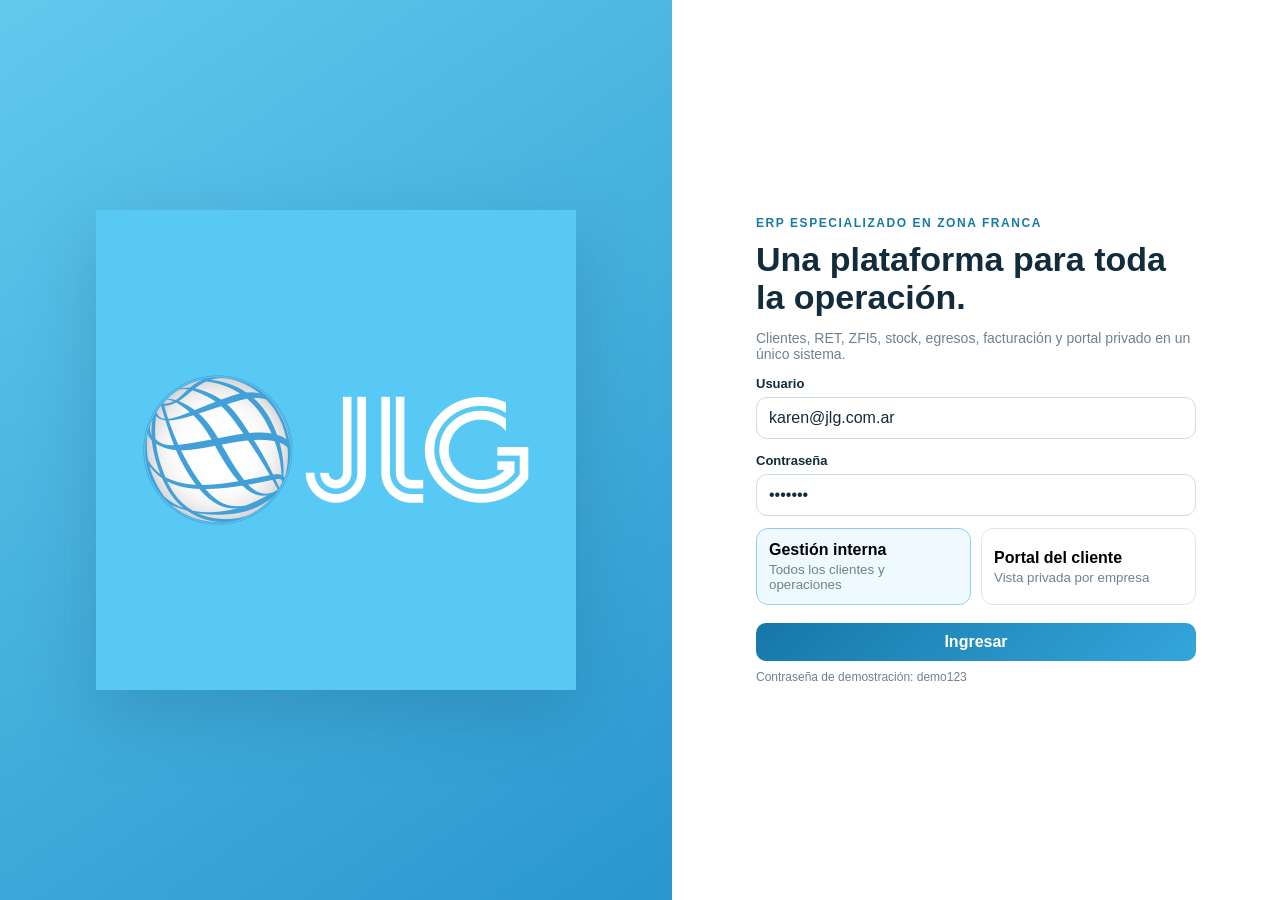
==== commit e5049494: "Integrar EGT como cliente con stock completo en el demo" ====
--- a/index.html
+++ b/index.html
@@ -6,113 +6,109 @@
 <meta name="theme-color" content="#0b2130">
 <title>JLG Control · ERP Zona Franca</title>
 <style>
-:root{--ink:#132c3c;--navy:#0b2130;--navy2:#12394f;--sky:#57c3e7;--blue:#2f9ed3;--pale:#edf8fc;--bg:#f5f8fa;--white:#fff;--line:#dce7ed;--muted:#6e8290;--green:#248468;--amber:#a96d0b;--red:#b94747;--purple:#6659ad;--shadow:0 10px 28px rgba(18,53,73,.08)}
-*{box-sizing:border-box}html{scroll-behavior:smooth}body{margin:0;background:var(--bg);color:var(--ink);font-family:Inter,Segoe UI,Arial,sans-serif}button,input,select,textarea{font:inherit}button{cursor:pointer}.hidden{display:none!important}
-.login{min-height:100vh;display:grid;grid-template-columns:1.05fr .95fr;background:white}.login-visual{position:relative;overflow:hidden;background:radial-gradient(circle at 18% 20%,rgba(255,255,255,.25),transparent 24%),linear-gradient(145deg,#61c9ec,#2996ce);display:grid;place-items:center;padding:50px}.login-visual:after{content:"";position:absolute;inset:auto -130px -180px auto;width:520px;height:520px;border:1px solid rgba(255,255,255,.27);border-radius:50%}.login-visual img{width:min(560px,85%);position:relative;z-index:2;filter:drop-shadow(0 24px 34px rgba(16,66,93,.2))}.login-side{display:grid;place-items:center;padding:34px}.login-box{width:min(440px,100%)}.eyebrow{font-size:12px;letter-spacing:.13em;text-transform:uppercase;color:#197aa9;font-weight:800}.login-box h1{font-size:34px;line-height:1.12;margin:10px 0}.muted{color:var(--muted);font-size:14px;line-height:1.5}.field{margin-top:15px}.field label{display:block;font-size:13px;font-weight:700;margin-bottom:6px}input,select,textarea{width:100%;border:1px solid #cedde5;border-radius:11px;padding:11px 12px;background:white;color:var(--ink);outline:none}input:focus,select:focus,textarea:focus{border-color:var(--blue);box-shadow:0 0 0 3px rgba(47,158,211,.13)}.btn{border:0;border-radius:10px;padding:10px 14px;font-weight:750}.btn-primary{background:linear-gradient(135deg,#1677a9,#34a6da);color:#fff}.btn-ghost{background:#fff;border:1px solid #cfe0e8;color:var(--ink)}.btn-soft{background:#e9f7fc;color:#176d9b}.login-roles{display:grid;grid-template-columns:1fr 1fr;gap:10px;margin-top:12px}.role-choice{border:1px solid var(--line);background:white;border-radius:12px;padding:12px;text-align:left}.role-choice.active{border-color:#8fd1ec;background:#eefaff}.role-choice small{display:block;color:var(--muted);margin-top:3px}
-.topbar{height:70px;background:var(--navy);color:#fff;display:flex;align-items:center;justify-content:space-between;padding:0 20px}.brand{display:flex;align-items:center;gap:11px}.brand img{width:43px;height:43px;object-fit:cover;border-radius:12px}.brand b{display:block}.brand small{opacity:.68}.top-actions{display:flex;align-items:center;gap:9px}.user-pill{border:1px solid rgba(255,255,255,.23);border-radius:999px;padding:7px 10px;font-size:13px}.shell{display:grid;grid-template-columns:252px 1fr;min-height:calc(100vh - 70px)}.sidebar{background:#0d2939;color:#d9e9f1;padding:16px 12px}.nav-title{font-size:11px;text-transform:uppercase;letter-spacing:.12em;color:#88a7b8;padding:5px 10px 10px}.nav{display:grid;gap:4px}.nav-group{font-size:10px;text-transform:uppercase;letter-spacing:.11em;color:#6f91a3;padding:12px 10px 4px}.nav button{border:0;background:transparent;color:#c8dbe5;text-align:left;border-radius:9px;padding:10px 11px;display:flex;align-items:center;gap:9px}.nav button:hover{background:rgba(255,255,255,.06)}.nav button.active{background:linear-gradient(135deg,rgba(87,195,231,.23),rgba(47,158,211,.12));color:white;font-weight:750;border-left:3px solid var(--sky)}.nav-icon{width:18px;text-align:center}.main{padding:23px;min-width:0}.screen{display:none}.screen.active{display:block}.page-head{display:flex;justify-content:space-between;align-items:flex-end;gap:14px;margin-bottom:18px}.page-head h1{margin:0;font-size:25px}.page-head p{margin:4px 0 0}.kpis{display:grid;grid-template-columns:repeat(4,1fr);gap:13px}.kpi,.card{background:white;border:1px solid var(--line);border-radius:15px;box-shadow:var(--shadow)}.kpi{padding:16px;position:relative;overflow:hidden}.kpi:after{content:"";position:absolute;width:64px;height:64px;right:-20px;top:-23px;border-radius:50%;background:rgba(87,195,231,.14)}.kpi-label{font-size:12px;color:var(--muted)}.kpi-value{font-size:27px;font-weight:800;margin:6px 0 2px}.kpi-note{font-size:12px;color:var(--muted)}.card{padding:16px}.grid2{display:grid;grid-template-columns:1.2fr .8fr;gap:14px;margin-top:14px}.grid3{display:grid;grid-template-columns:repeat(3,1fr);gap:12px}.card h2{font-size:18px;margin:0}.card h3{font-size:15px;margin:0}.list{display:grid;gap:11px;margin-top:13px}.list-row{display:flex;justify-content:space-between;align-items:flex-start;gap:12px;padding-bottom:11px;border-bottom:1px solid #eaf0f4}.list-row:last-child{border-bottom:0;padding-bottom:0}.badge{display:inline-flex;align-items:center;padding:5px 9px;border-radius:999px;font-size:11px;font-weight:800;white-space:nowrap}.b-ok{background:#e7f5ef;color:var(--green)}.b-warn{background:#fff3dd;color:var(--amber)}.b-bad{background:#fbe9e9;color:var(--red)}.b-info{background:#e8f6fc;color:#176d9b}.b-purple{background:#eeebfb;color:var(--purple)}.table-wrap{overflow:auto;margin-top:13px;border:1px solid #e5edf2;border-radius:12px}table{width:100%;border-collapse:collapse;font-size:13px;background:white}th,td{padding:10px 11px;border-bottom:1px solid #e6eef2;text-align:left;white-space:nowrap}th{background:#f5fafc;color:#526a78;font-size:12px}tbody tr:hover{background:#f8fbfd}tbody tr.selected{background:#eaf7fc}.toolbar{display:flex;gap:8px;flex-wrap:wrap;margin-top:13px}.form-grid{display:grid;grid-template-columns:repeat(2,1fr);gap:12px}.banner{background:linear-gradient(115deg,#0c2b3c,#176d9b);color:white;border-radius:16px;padding:18px;display:flex;justify-content:space-between;align-items:center;gap:12px}.banner .muted{color:rgba(255,255,255,.72)}.timeline{display:grid;gap:13px;margin-top:13px}.step{position:relative;padding-left:27px}.step:before{content:"";position:absolute;left:3px;top:3px;width:12px;height:12px;border-radius:50%;background:var(--sky)}.step:not(:last-child):after{content:"";position:absolute;left:8px;top:18px;bottom:-14px;width:2px;background:#d7e7ee}.progress{height:9px;border-radius:999px;background:#eaf1f5;overflow:hidden;margin-top:7px}.progress span{display:block;height:100%;background:linear-gradient(90deg,var(--sky),var(--blue));border-radius:999px}.module-grid{display:grid;grid-template-columns:repeat(3,1fr);gap:12px}.module-card{background:white;border:1px solid var(--line);border-radius:14px;padding:14px;box-shadow:var(--shadow)}.module-card .icon{width:36px;height:36px;border-radius:10px;background:#eaf7fc;color:#176d9b;display:grid;place-items:center;margin-bottom:10px}.module-card p{margin:5px 0 0;color:var(--muted);font-size:12px}.tabs{display:flex;gap:7px;flex-wrap:wrap;margin:14px 0}.tab-btn{border:1px solid #cfdee6;background:white;border-radius:9px;padding:8px 11px}.tab-btn.active{background:var(--navy);color:white;border-color:var(--navy)}.tab-panel{display:none}.tab-panel.active{display:block}.callout{padding:12px 13px;border-radius:11px;border:1px solid #f0d69b;background:#fff4df;color:#78530c}.success{border-color:#bde0d3;background:#e7f5ef;color:#17634c}.five{display:grid;grid-template-columns:repeat(5,1fr);gap:9px;margin-top:12px}.mini{background:#f6fbfd;border:1px solid var(--line);border-radius:11px;padding:11px}.mini span{display:block;font-size:11px;color:var(--muted)}.mini strong{font-size:18px}.login-note,.feedback{font-size:12px;color:var(--muted);margin-top:9px}
-@media(max-width:1050px){.login{grid-template-columns:1fr}.login-visual{display:none}.shell{grid-template-columns:1fr}.sidebar{padding:10px}.nav{grid-template-columns:repeat(4,1fr)}.nav-group{display:none}.kpis,.five,.module-grid{grid-template-columns:repeat(2,1fr)}.grid2{grid-template-columns:1fr}}@media(max-width:680px){.nav,.kpis,.five,.module-grid,.grid3,.form-grid,.login-roles{grid-template-columns:1fr}.topbar{height:auto;padding:12px;align-items:flex-start}.top-actions{flex-wrap:wrap;justify-content:flex-end}.page-head,.banner{flex-direction:column;align-items:flex-start}.main{padding:13px}}
+:root{--ink:#132c3c;--navy:#0b2130;--navy2:#12394f;--sky:#57c3e7;--blue:#2f9ed3;--pale:#edf8fc;--bg:#f5f8fa;--white:#fff;--line:#dce7ed;--muted:#6e8290;--green:#248468;--amber:#a96d0b;--red:#b94747;--shadow:0 10px 28px rgba(18,53,73,.08)}
+*{box-sizing:border-box}body{margin:0;background:var(--bg);color:var(--ink);font-family:Inter,Segoe UI,Arial,sans-serif}button,input,select{font:inherit}.hidden{display:none!important}.muted{color:var(--muted);font-size:14px}.btn{border:0;border-radius:10px;padding:10px 14px;font-weight:750;cursor:pointer}.btn-primary{background:linear-gradient(135deg,#1677a9,#34a6da);color:#fff}.btn-ghost{background:#fff;border:1px solid #cfe0e8;color:var(--ink)}.btn-soft{background:#e9f7fc;color:#176d9b;text-decoration:none;display:inline-block}.login{min-height:100vh;display:grid;grid-template-columns:1.05fr .95fr;background:#fff}.login-visual{background:linear-gradient(145deg,#61c9ec,#2996ce);display:grid;place-items:center;padding:50px}.login-visual img{width:min(540px,84%);filter:drop-shadow(0 24px 34px rgba(16,66,93,.2))}.login-side{display:grid;place-items:center;padding:34px}.login-box{width:min(440px,100%)}.eyebrow{font-size:12px;letter-spacing:.13em;text-transform:uppercase;color:#197aa9;font-weight:800}.login-box h1{font-size:34px;line-height:1.12;margin:10px 0}.field{margin-top:14px}.field label{display:block;font-size:13px;font-weight:700;margin-bottom:6px}input,select{width:100%;border:1px solid #cedde5;border-radius:11px;padding:11px 12px;background:#fff;color:var(--ink)}.role-grid{display:grid;grid-template-columns:1fr 1fr;gap:10px;margin-top:12px}.role{border:1px solid var(--line);background:#fff;border-radius:12px;padding:12px;text-align:left;cursor:pointer}.role.active{border-color:#8fd1ec;background:#eefaff}.role small{display:block;color:var(--muted);margin-top:3px}.topbar{height:70px;background:var(--navy);color:#fff;display:flex;align-items:center;justify-content:space-between;padding:0 20px}.brand{display:flex;align-items:center;gap:11px}.brand img{width:43px;height:43px;object-fit:cover;border-radius:12px}.brand b,.brand small{display:block}.brand small{opacity:.7}.top-actions{display:flex;align-items:center;gap:9px}.pill{border:1px solid rgba(255,255,255,.25);border-radius:999px;padding:7px 10px;font-size:13px}.shell{display:grid;grid-template-columns:245px 1fr;min-height:calc(100vh - 70px)}.sidebar{background:#0d2939;color:#d9e9f1;padding:16px 12px}.nav-title{font-size:11px;text-transform:uppercase;letter-spacing:.12em;color:#88a7b8;padding:5px 10px 10px}.nav{display:grid;gap:4px}.nav button,.nav a{border:0;background:transparent;color:#c8dbe5;text-align:left;border-radius:9px;padding:10px 11px;text-decoration:none;font-size:14px;cursor:pointer}.nav button:hover,.nav a:hover{background:rgba(255,255,255,.06)}.nav button.active{background:rgba(87,195,231,.18);color:#fff;font-weight:750;border-left:3px solid var(--sky)}.main{padding:23px;min-width:0}.screen{display:none}.screen.active{display:block}.page-head{display:flex;justify-content:space-between;align-items:flex-end;gap:14px;margin-bottom:18px}.page-head h1{margin:0;font-size:25px}.page-head p{margin:4px 0 0}.kpis{display:grid;grid-template-columns:repeat(4,1fr);gap:13px}.kpi,.card{background:#fff;border:1px solid var(--line);border-radius:15px;box-shadow:var(--shadow)}.kpi{padding:16px}.kpi-label{font-size:12px;color:var(--muted)}.kpi-value{font-size:27px;font-weight:800;margin:6px 0 2px}.card{padding:16px}.grid2{display:grid;grid-template-columns:1.15fr .85fr;gap:14px;margin-top:14px}.table-wrap{overflow:auto;margin-top:13px;border:1px solid #e5edf2;border-radius:12px;max-height:560px}table{width:100%;border-collapse:collapse;font-size:13px;background:#fff}th,td{padding:10px 11px;border-bottom:1px solid #e6eef2;text-align:left;white-space:nowrap}th{background:#f5fafc;color:#526a78;font-size:12px;position:sticky;top:0}tbody tr:hover{background:#f8fbfd}.badge{display:inline-flex;padding:5px 9px;border-radius:999px;font-size:11px;font-weight:800}.b-ok{background:#e7f5ef;color:var(--green)}.b-warn{background:#fff3dd;color:var(--amber)}.b-info{background:#e8f6fc;color:#176d9b}.toolbar{display:flex;gap:8px;flex-wrap:wrap;margin-top:13px}.filters{display:grid;grid-template-columns:2fr 1fr 1fr auto;gap:9px;margin:14px 0}.client-hero{background:linear-gradient(115deg,#0c2b3c,#176d9b);color:#fff;border-radius:16px;padding:18px;display:flex;justify-content:space-between;align-items:center;gap:14px}.client-hero .muted{color:rgba(255,255,255,.72)}.client-card{border:1px solid var(--line);border-radius:13px;padding:14px;background:#fff}.client-card.selected{border-color:#75c7e8;background:#f0fbff}.client-list{display:grid;grid-template-columns:repeat(3,1fr);gap:12px}.client-card h3{margin:0 0 5px}.small{font-size:12px}.notice{padding:13px;border-radius:11px;background:#fff4df;border:1px solid #efd79e;color:#79540e}.pagination{display:flex;align-items:center;justify-content:space-between;gap:12px;margin-top:12px}.empty{padding:30px;text-align:center;color:var(--muted)}
+@media(max-width:1000px){.shell{grid-template-columns:1fr}.sidebar{padding:10px}.nav{grid-template-columns:repeat(5,1fr)}.kpis,.client-list{grid-template-columns:repeat(2,1fr)}.grid2{grid-template-columns:1fr}}
+@media(max-width:680px){.login{grid-template-columns:1fr}.login-visual{display:none}.role-grid,.kpis,.client-list,.filters,.nav{grid-template-columns:1fr}.topbar{height:auto;padding:12px;align-items:flex-start}.top-actions{flex-wrap:wrap;justify-content:flex-end}.page-head,.client-hero{flex-direction:column;align-items:flex-start}.main{padding:13px}}
 </style>
 </head>
 <body>
 <section id="login" class="login">
   <div class="login-visual"><img src="jlg-logo.png" alt="Logo JLG"></div>
-  <div class="login-side">
-    <div class="login-box">
-      <div class="eyebrow">ERP especializado en Zona Franca</div>
-      <h1>Una plataforma moderna para toda la operación.</h1>
-      <p class="muted">Clientes, RET, stock, egresos, facturación, contabilidad y portal privado, integrados en un único ecosistema.</p>
-      <div class="field"><label>Usuario</label><input id="loginUser" value="karen@jlg.com.ar"></div>
-      <div class="field"><label>Contraseña</label><input id="loginPass" type="password" value="demo123"></div>
-      <button id="loginBtn" class="btn btn-primary" style="width:100%;margin-top:18px">Ingresar</button>
-      <div class="login-roles">
-        <button id="chooseInternal" class="role-choice active"><b>Gestión interna</b><small>Operaciones, administración y gerencia</small></button>
-        <button id="chooseClient" class="role-choice"><b>Portal del cliente</b><small>Vista privada de Yamaha</small></button>
-      </div>
-      <div id="loginMsg" class="login-note">Contraseña de demostración: demo123</div>
+  <div class="login-side"><div class="login-box">
+    <div class="eyebrow">ERP especializado en Zona Franca</div>
+    <h1>Una plataforma para toda la operación.</h1>
+    <p class="muted">Clientes, RET, ZFI5, stock, egresos, facturación y portal privado en un único sistema.</p>
+    <div class="field"><label>Usuario</label><input id="loginUser" value="karen@jlg.com.ar"></div>
+    <div class="field"><label>Contraseña</label><input id="loginPass" type="password" value="demo123"></div>
+    <div class="role-grid">
+      <button id="roleInternal" class="role active"><b>Gestión interna</b><small>Todos los clientes y operaciones</small></button>
+      <button id="roleClient" class="role"><b>Portal del cliente</b><small>Vista privada por empresa</small></button>
     </div>
-  </div>
+    <div id="clientChooser" class="field hidden"><label>Cliente</label><select id="loginClient"><option value="EGT">EGT ARGENTINA S.A.</option><option value="Yamaha">YAMAHA MOTOR ARG. S.A.</option></select></div>
+    <button id="loginBtn" class="btn btn-primary" style="width:100%;margin-top:18px">Ingresar</button>
+    <div class="muted small" style="margin-top:9px">Contraseña de demostración: demo123</div>
+  </div></div>
 </section>
 <section id="app" class="hidden">
 <header class="topbar">
   <div class="brand"><img src="jlg-logo.png" alt="JLG"><div><b>JLG Control</b><small id="environment">Gestión interna</small></div></div>
-  <div class="top-actions"><span id="userName" class="user-pill">Karen · Administradora</span><button id="roleSwitch" class="btn btn-ghost">Cambiar perfil</button><button id="logout" class="btn btn-ghost">Salir</button></div>
+  <div class="top-actions"><span id="userPill" class="pill">Karen · Administradora</span><button id="switchRole" class="btn btn-ghost">Cambiar perfil</button><button id="logout" class="btn btn-ghost">Salir</button></div>
 </header>
 <div class="shell">
-  <aside class="sidebar">
-    <div id="internalNav" class="nav">
-      <div class="nav-title">Gestión interna</div>
-      <div class="nav-group">Operaciones</div>
-      <button class="active" data-screen="dashboard"><span class="nav-icon">⌂</span>Inicio</button>
-      <button data-screen="clientes"><span class="nav-icon">◉</span>Clientes y contratos</button>
-      <button data-screen="ingresos"><span class="nav-icon">⇩</span>Ingresos RET</button>
-      <button data-screen="egresos"><span class="nav-icon">⇧</span>Egresos</button>
-      <button data-screen="stock"><span class="nav-icon">▦</span>Stock e inventario</button>
-      <div class="nav-group">Administración</div>
-      <button data-screen="facturacion"><span class="nav-icon">$</span>Facturación</button>
-      <button data-screen="cuentas"><span class="nav-icon">≋</span>Cuentas corrientes</button>
-      <button data-screen="proveedores"><span class="nav-icon">▣</span>Proveedores y OP</button>
-      <button data-screen="tesoreria"><span class="nav-icon">◆</span>Tesorería</button>
-      <button data-screen="rezago"><span class="nav-icon">⚑</span>Mercadería en rezago</button>
-      <div class="nav-group">Gestión</div>
-      <button data-screen="contabilidad"><span class="nav-icon">∑</span>Contabilidad</button>
-      <button data-screen="tarifas"><span class="nav-icon">%</span>Tarifas</button>
-      <button data-screen="reportes"><span class="nav-icon">▥</span>Reportes</button>
-      <button data-screen="seguridad"><span class="nav-icon">⚙</span>Usuarios y auditoría</button>
-    </div>
-    <div id="clientNav" class="nav hidden">
-      <div class="nav-title">Portal privado</div>
-      <button class="active" data-screen="portalInicio"><span class="nav-icon">⌂</span>Mi inicio</button>
-      <button data-screen="portalStock"><span class="nav-icon">▦</span>Mi stock</button>
-      <button data-screen="portalOps"><span class="nav-icon">⇄</span>Mis operaciones</button>
-      <button data-screen="portalContratos"><span class="nav-icon">▤</span>Contratos</button>
-      <button data-screen="portalFacturas"><span class="nav-icon">$</span>Facturas</button>
-      <button data-screen="portalNotas"><span class="nav-icon">●</span>Notificaciones</button>
-    </div>
-  </aside>
+  <aside class="sidebar"><div class="nav">
+    <div class="nav-title">Navegación</div>
+    <button class="active" data-screen="dashboard">⌂ Inicio</button>
+    <button data-screen="clientes">◉ Clientes</button>
+    <button data-screen="stock">▦ Stock e inventario</button>
+    <button data-screen="operaciones">⇄ Operaciones / ZFI5</button>
+    <a href="sistema-integral.html">▤ Alcance integral</a>
+  </div></aside>
   <main class="main">
     <section id="dashboard" class="screen active">
-      <div class="page-head"><div><h1>Panel operativo</h1><p class="muted">Estado general del sistema y controles que requieren atención.</p></div><button class="btn btn-primary">+ Nueva operación</button></div>
-      <div class="kpis"><div class="kpi"><div class="kpi-label">Clientes habilitados</div><div class="kpi-value">42</div><div class="kpi-note">3 con observaciones</div></div><div class="kpi"><div class="kpi-label">RET pendientes</div><div id="retMetric" class="kpi-value">5</div><div class="kpi-note">Listos para importar</div></div><div class="kpi"><div class="kpi-label">Egresos pendientes</div><div class="kpi-value">4</div><div class="kpi-note">2 sin confirmar</div></div><div class="kpi"><div class="kpi-label">Pendiente de facturar</div><div class="kpi-value">USD 18.420</div><div class="kpi-note">Mensual + movimientos</div></div></div>
-      <div class="grid2"><div class="card"><h2>Alertas críticas</h2><div class="list"><div class="list-row"><div><b>Contrato vencido</b><div class="muted">Yamaha · UF 154</div></div><span class="badge b-bad">Bloqueo</span></div><div class="list-row"><div><b>Matrícula pendiente</b><div class="muted">Dos clientes fuera de término</div></div><span class="badge b-warn">Revisar</span></div><div class="list-row"><div><b>Stock insuficiente</b><div class="muted">Intento de egreso ZFE1</div></div><span class="badge b-bad">Error</span></div><div class="list-row"><div><b>Factura ARCA rechazada</b><div class="muted">Disponible para reintento</div></div><span class="badge b-warn">Pendiente</span></div></div></div><div class="card"><h2>Flujo integrado</h2><div class="timeline"><div class="step"><b>Cliente validado</b><div class="muted">CUIT, contrato y matrícula.</div></div><div class="step"><b>Ingreso RET</b><div class="muted">Carátula, ítems y volumen.</div></div><div class="step"><b>Stock disponible</b><div class="muted">Por lote y unidad funcional.</div></div><div class="step"><b>Egreso confirmado</b><div class="muted">Reexpedición y trazabilidad.</div></div><div class="step"><b>Factura y asiento</b><div class="muted">ARCA, cuenta corriente y contabilidad.</div></div></div></div></div>
+      <div class="page-head"><div><h1 id="dashboardTitle">Panel operativo</h1><p id="dashboardSub" class="muted">Estado general de clientes, operaciones y stock.</p></div><a id="fullStockTop" class="btn btn-primary" href="stock-egt.html">Abrir stock completo EGT</a></div>
+      <div class="kpis">
+        <div class="kpi"><div class="kpi-label">Clientes cargados</div><div class="kpi-value">43</div><div class="muted small">EGT integrado al demo</div></div>
+        <div class="kpi"><div class="kpi-label">Registros EGT</div><div id="egtRecords" class="kpi-value">—</div><div class="muted small">Planilla completa</div></div>
+        <div class="kpi"><div class="kpi-label">Unidades disponibles EGT</div><div id="egtUnits" class="kpi-value">—</div><div class="muted small">Según saldos informados</div></div>
+        <div class="kpi"><div class="kpi-label">m³ disponibles EGT</div><div id="egtM3" class="kpi-value">—</div><div class="muted small">Inventario importado</div></div>
+      </div>
+      <div class="grid2">
+        <div class="card"><h2>Cliente destacado</h2><div class="client-hero" style="margin-top:13px"><div><b>EGT ARGENTINA S.A.</b><div class="muted">Stock histórico y actual cargado desde la planilla EGT.</div></div><button class="btn btn-ghost" data-open-egt>Ver ficha y stock</button></div><div class="toolbar"><span class="badge b-ok">Stock cargado</span><span class="badge b-info">324 registros</span><span class="badge b-warn">ZFI5 parcial según fuente</span></div></div>
+        <div class="card"><h2>Datos de la integración</h2><p class="muted">El sistema conserva tránsito, fecha, mercadería, marca/modelo, bultos, unidades, metros cúbicos y saldos.</p><div class="notice"><b>Aclaración:</b> la planilla de EGT no contiene la columna ZFI5. Solo se vincula automáticamente el ZFI5 conocido para el tránsito 19001TRM4002974F.</div></div>
+      </div>
     </section>
-    <section id="clientes" class="screen"><div class="page-head"><div><h1>Clientes, contratos y matrículas</h1><p class="muted">Alta, documentación, vigencias y reglas de habilitación.</p></div><button class="btn btn-primary">Nuevo cliente</button></div><div class="card"><div class="table-wrap"><table><tr><th>Código</th><th>Razón social</th><th>CUIT</th><th>Contrato</th><th>Matrícula</th><th>Estado</th></tr><tr class="selected"><td>10161</td><td>YAMAHA MOTOR ARG. S.A.</td><td>30-68723475-4</td><td>07/05/2028</td><td>Pagada</td><td><span class="badge b-ok">Habilitado</span></td></tr><tr><td>22237</td><td>ZMG ARGENTINA S.R.L.</td><td>30-71037617-0</td><td>30/09/2026</td><td>Pendiente</td><td><span class="badge b-warn">Observado</span></td></tr></table></div></div><div class="grid2"><div class="card"><h2>Ficha contractual</h2><div class="form-grid"><div class="field"><label>Disposición</label><input value="DISPO-2026-352-GDEBA-UPGYCZFMPCEITGP"></div><div class="field"><label>Unidad funcional</label><input value="2412B"></div><div class="field"><label>Fecha de inicio</label><input type="date" value="2026-05-07"></div><div class="field"><label>Vencimiento</label><input type="date" value="2028-05-07"></div><div class="field"><label>Metros asignados</label><input value="4.000 m²"></div><div class="field"><label>Segmento tarifario</label><select><option>Tarifa plana</option><option>Por volumen</option></select></div></div><div class="toolbar"><button class="btn btn-primary">Guardar</button><button class="btn btn-soft">Adjuntar contrato</button></div></div><div class="card"><h2>Validaciones</h2><div class="list"><div class="list-row"><span>CUIT único</span><span class="badge b-ok">Correcto</span></div><div class="list-row"><span>Contrato con concesionario</span><span class="badge b-ok">Vigente</span></div><div class="list-row"><span>Pago de matrícula</span><span class="badge b-ok">Registrado</span></div><div class="list-row"><span>Documentación societaria</span><span class="badge b-info">Completa</span></div></div></div></div></section>
-    <section id="ingresos" class="screen"><div class="page-head"><div><h1>Ingresos RET</h1><p class="muted">Importación, validación y generación de stock.</p></div><button id="scanRet" class="btn btn-primary">Buscar C.RET + I.RET</button></div><div class="kpis"><div class="kpi"><div class="kpi-label">Archivos detectados</div><div id="filesMetric" class="kpi-value">10</div></div><div class="kpi"><div class="kpi-label">Pares válidos</div><div id="pairsMetric" class="kpi-value">5</div></div><div class="kpi"><div class="kpi-label">Con inconsistencias</div><div class="kpi-value">1</div></div><div class="kpi"><div class="kpi-label">Pendientes de validar</div><div class="kpi-value">3</div></div></div><div class="card" style="margin-top:14px"><div class="table-wrap"><table><tr><th>ZFI5</th><th>Referencia</th><th>Cliente</th><th>Fecha</th><th>Ítems</th><th>Estado</th></tr><tr class="selected"><td>26033ZFI5002779C</td><td>144633</td><td>Yamaha</td><td>21/07/2026</td><td>24</td><td><span class="badge b-warn">Revisión</span></td></tr><tr><td>26033ZFI5002780R</td><td>00066175</td><td>ZMG</td><td>21/07/2026</td><td>18</td><td><span class="badge b-ok">Validado</span></td></tr></table></div><div class="tabs"><button class="tab-btn active" data-tab="enc">Encabezado</button><button class="tab-btn" data-tab="items">Ítems y lotes</button><button class="tab-btn" data-tab="checks">Validaciones</button></div><div id="tab-enc" class="tab-panel active"><div class="form-grid"><div class="field"><label>Cliente</label><input value="YAMAHA MOTOR ARG. S.A."></div><div class="field"><label>Usuario directo</label><input value="4116 - JLG LOGISTIC GROUP S.A."></div><div class="field"><label>Volumen del depósito</label><input value="68,023890 m³"></div><div class="field"><label>Unidad funcional</label><input value="2412B"></div></div></div><div id="tab-items" class="tab-panel"><div class="table-wrap"><table><tr><th>Ítem</th><th>Subítem</th><th>Código</th><th>Marca/modelo</th><th>Bultos</th><th>Unidades</th><th>Tipo</th></tr><tr><td>0016</td><td>0004</td><td>015705056DAB00002</td><td>ZOOMLION</td><td>10</td><td>10</td><td>Normal</td></tr><tr><td>0063</td><td>0000</td><td>015706021KAA00040</td><td>ZOOMLION</td><td>1</td><td>2</td><td>Normal</td></tr></table></div></div><div id="tab-checks" class="tab-panel"><div class="callout"><b>Control pendiente:</b> el peso total informado es cero y requiere revisión documental.</div></div><div class="toolbar"><button id="confirmIncome" class="btn btn-primary">Validar y generar stock</button><button class="btn btn-soft">Guardar correcciones</button></div><div id="incomeFeedback" class="feedback"></div></div></section>
-    <section id="egresos" class="screen"><div class="page-head"><div><h1>Egresos y reexpediciones</h1><p class="muted">ZFE1/ZFTR, retiros parciales, correlatividad y confirmación.</p></div><button class="btn btn-primary">Nuevo egreso</button></div><div class="grid2"><div class="card"><h2>Operación a retirar</h2><div class="banner" style="margin-top:13px"><div><b>25001TRM4006242R · 25033ZFI5002632M</b><div class="muted">FZ X · Saldo disponible 50 unidades</div></div><span class="badge b-ok">Disponible</span></div><div class="form-grid"><div class="field"><label>Número de reexpedición</label><input value="26033ZFE1002189P"></div><div class="field"><label>Documento de salida</label><select><option>ZFE1</option><option>ZFTR</option></select></div><div class="field"><label>Unidades a retirar</label><input id="withdrawQty" type="number" value="20"></div><div class="field"><label>Volumen</label><input value="26,044 m³"></div></div><div class="toolbar"><button id="confirmWithdraw" class="btn btn-primary">Confirmar egreso</button><button class="btn btn-soft">Guardar temporal</button></div><div id="withdrawFeedback" class="feedback"></div></div><div class="card"><h2>Controles automáticos</h2><div class="list"><div class="list-row"><span>Relación con ingreso ZFI5</span><span class="badge b-ok">Correcta</span></div><div class="list-row"><span>Stock suficiente</span><span class="badge b-ok">Disponible</span></div><div class="list-row"><span>Correlatividad ZFI5/ZFE1</span><span class="badge b-ok">Validada</span></div><div class="list-row"><span>Morosidad del cliente</span><span class="badge b-warn">Aviso</span></div></div></div></div></section>
-    <section id="stock" class="screen"><div class="page-head"><div><h1>Stock e inventario</h1><p class="muted">Saldos por cliente, tránsito, ítem, lote y ubicación.</p></div><button class="btn btn-soft">Exportar Excel</button></div><div class="five"><div class="mini"><span>Ingresado</span><strong>1.463</strong></div><div class="mini"><span>Retirado</span><strong>820</strong></div><div class="mini"><span>Comprometido</span><strong id="committedValue">20</strong></div><div class="mini"><span>Stock</span><strong>643</strong></div><div class="mini"><span>Disponible</span><strong id="availableValue">623</strong></div></div><div class="card" style="margin-top:14px"><div class="table-wrap"><table><tr><th>Cliente</th><th>ZFI5</th><th>Artículo</th><th>Lote</th><th>Ingresado</th><th>Retirado</th><th>Comprometido</th><th>Disponible</th><th>UF</th></tr><tr class="selected"><td>Yamaha</td><td>25033ZFI5002632M</td><td>FZ X</td><td>LOTE 2026-734</td><td>50</td><td>0</td><td>20</td><td id="stockAvailableRow">30</td><td>2412B</td></tr><tr><td>Yamaha</td><td>26033ZFI5002789D</td><td>PRIME</td><td>—</td><td>78</td><td>0</td><td>0</td><td>78</td><td>154</td></tr></table></div></div></section>
-    <section id="facturacion" class="screen"><div class="page-head"><div><h1>Facturación</h1><p class="muted">Mensual, por ingreso, por egreso y notas de crédito/débito.</p></div><button class="btn btn-primary">Nuevo proceso</button></div><div class="kpis"><div class="kpi"><div class="kpi-label">Pendiente mensual</div><div class="kpi-value">USD 12.480</div></div><div class="kpi"><div class="kpi-label">Por ingresos</div><div class="kpi-value">USD 3.240</div></div><div class="kpi"><div class="kpi-label">Por egresos</div><div class="kpi-value">USD 2.700</div></div><div class="kpi"><div class="kpi-label">ARCA rechazadas</div><div class="kpi-value">1</div></div></div><div class="grid2"><div class="card"><h2>Liquidación seleccionada</h2><div class="table-wrap"><table><tr><th>Concepto</th><th>Base</th><th>Cantidad</th><th>Días</th><th>Total</th></tr><tr><td>Almacenaje</td><td>USD 1,85/m³</td><td>68,02</td><td>30</td><td>USD 3.775,32</td></tr><tr><td>Seguro</td><td>0,08% CIF</td><td>USD 243.612</td><td>30</td><td>USD 194,89</td></tr><tr><td>Manipuleo</td><td>USD 45</td><td>1</td><td>—</td><td>USD 45</td></tr></table></div><div class="toolbar"><button id="arcaBtn" class="btn btn-primary">Emitir factura ARCA</button><button class="btn btn-soft">Vista previa</button></div><div id="arcaFeedback" class="feedback"></div></div><div class="card"><h2>Reglas aplicadas</h2><div class="list"><div class="list-row"><span>Período ya facturado</span><span class="badge b-ok">Sin duplicados</span></div><div class="list-row"><span>Movimientos confirmados</span><span class="badge b-ok">Correctos</span></div><div class="list-row"><span>Moneda del cliente</span><span class="badge b-info">USD</span></div><div class="list-row"><span>Ítem peligroso</span><span class="badge b-purple">Sin efecto tarifario</span></div></div></div></div></section>
-    <section id="cuentas" class="screen"><div class="page-head"><div><h1>Cuentas corrientes</h1><p class="muted">Facturación, cobranzas, saldos e intereses por mora.</p></div></div><div class="kpis"><div class="kpi"><div class="kpi-label">Saldo total</div><div class="kpi-value">USD 31.850</div></div><div class="kpi"><div class="kpi-label">Vencido</div><div class="kpi-value">USD 9.400</div></div><div class="kpi"><div class="kpi-label">A vencer</div><div class="kpi-value">USD 22.450</div></div><div class="kpi"><div class="kpi-label">Intereses calculados</div><div class="kpi-value">USD 186</div></div></div><div class="card" style="margin-top:14px"><div class="table-wrap"><table><tr><th>Cliente</th><th>Documento</th><th>Vencimiento</th><th>Importe</th><th>Pagado</th><th>Saldo</th><th>Estado</th></tr><tr><td>Yamaha</td><td>0005-00001234</td><td>10/08/2026</td><td>USD 1.250</td><td>USD 0</td><td>USD 1.250</td><td><span class="badge b-warn">Pendiente</span></td></tr><tr><td>ZMG</td><td>0005-00001192</td><td>10/07/2026</td><td>USD 8.150</td><td>USD 0</td><td>USD 8.150</td><td><span class="badge b-bad">Vencida</span></td></tr></table></div></div></section>
-    <section id="proveedores" class="screen"><div class="page-head"><div><h1>Proveedores y órdenes de pago</h1><p class="muted">Facturas, retenciones, vencimientos y pagos.</p></div><button class="btn btn-primary">Cargar factura</button></div><div class="card"><div class="table-wrap"><table><tr><th>Proveedor</th><th>Factura</th><th>Concepto</th><th>Importe</th><th>Vencimiento</th><th>OP</th><th>Estado</th></tr><tr><td>Murúa</td><td>A-0001-001254</td><td>Alquiler playa</td><td>USD 12.000</td><td>31/07/2026</td><td>OP-00658</td><td><span class="badge b-info">Programada</span></td></tr><tr><td>Internacional Chargue</td><td>A-0003-000882</td><td>Almacenaje</td><td>ARS 1.485.000</td><td>05/08/2026</td><td>—</td><td><span class="badge b-warn">Pendiente</span></td></tr></table></div></div></section>
-    <section id="tesoreria" class="screen"><div class="page-head"><div><h1>Tesorería</h1><p class="muted">Bancos, pagos, gastos operativos y conciliación.</p></div></div><div class="kpis"><div class="kpi"><div class="kpi-label">Bancos</div><div class="kpi-value">ARS 18,4 M</div></div><div class="kpi"><div class="kpi-label">Pagos programados</div><div class="kpi-value">ARS 6,2 M</div></div><div class="kpi"><div class="kpi-label">Gastos sin proveedor</div><div class="kpi-value">ARS 184 K</div></div><div class="kpi"><div class="kpi-label">Conciliación</div><div class="kpi-value">96%</div></div></div><div class="grid2"><div class="card"><h2>Nuevo gasto operativo</h2><div class="form-grid"><div class="field"><label>Concepto</label><input value="Peajes y combustible"></div><div class="field"><label>Importe</label><input value="ARS 85.000"></div><div class="field"><label>Medio de pago</label><select><option>Transferencia</option><option>Caja</option></select></div><div class="field"><label>Centro de costo</label><input value="Operaciones"></div></div><div class="toolbar"><button class="btn btn-primary">Registrar gasto</button></div></div><div class="card"><h2>Control</h2><div class="progress"><span style="width:96%"></span></div><p class="muted">96% de los movimientos bancarios están conciliados.</p></div></div></section>
-    <section id="rezago" class="screen"><div class="page-head"><div><h1>Mercadería en rezago</h1><p class="muted">Estado, costos, documentación judicial y acciones autorizadas.</p></div></div><div class="card"><div class="table-wrap"><table><tr><th>Cliente</th><th>ZFI5</th><th>Mercadería</th><th>Fecha ingreso</th><th>Documento</th><th>Costos acumulados</th><th>Estado</th></tr><tr><td>Cliente Demo</td><td>23033ZFI5001942P</td><td>Maquinaria</td><td>12/03/2023</td><td>EXP-2026-1854</td><td>USD 18.960</td><td><span class="badge b-bad">En rezago</span></td></tr></table></div></div></section>
-    <section id="contabilidad" class="screen"><div class="page-head"><div><h1>Contabilidad integrada</h1><p class="muted">Plan de cuentas, asientos automáticos y trazabilidad.</p></div></div><div class="grid2"><div class="card"><h2>Último asiento generado</h2><div class="table-wrap"><table><tr><th>Cuenta</th><th>Debe</th><th>Haber</th></tr><tr><td>Deudores por ventas</td><td>USD 4.015,21</td><td>—</td></tr><tr><td>Ventas de servicios</td><td>—</td><td>USD 3.318,36</td></tr><tr><td>IVA débito fiscal</td><td>—</td><td>USD 696,85</td></tr></table></div></div><div class="card"><h2>Automatización</h2><div class="list"><div class="list-row"><span>Facturas emitidas</span><span class="badge b-ok">Asiento automático</span></div><div class="list-row"><span>Órdenes de pago</span><span class="badge b-ok">Asiento automático</span></div><div class="list-row"><span>Gastos operativos</span><span class="badge b-info">Cuenta vinculada</span></div></div></div></div></section>
-    <section id="tarifas" class="screen"><div class="page-head"><div><h1>Tarifas y segmentación comercial</h1><p class="muted">Precios base, multiplicadores, excepciones y vigencias.</p></div><button class="btn btn-primary">Nueva regla</button></div><div class="card"><div class="table-wrap"><table><tr><th>Segmento</th><th>Operación</th><th>Costo base</th><th>Multiplicador</th><th>Vigencia</th><th>Excepción</th></tr><tr><td>Tarifa plana</td><td>Almacenaje</td><td>USD 1,85/m³</td><td>1,00</td><td>01/07/2026</td><td>Yamaha</td></tr><tr><td>Alto volumen</td><td>Almacenaje</td><td>USD 1,85/m³</td><td>0,95</td><td>01/07/2026</td><td>Automática</td></tr><tr><td>Peligroso</td><td>Manipuleo</td><td>USD 45</td><td>1,30</td><td>01/07/2026</td><td>Por ítem</td></tr></table></div></div></section>
-    <section id="reportes" class="screen"><div class="page-head"><div><h1>Reportes gerenciales</h1><p class="muted">Inventario, facturación, morosidad y desempeño operativo.</p></div></div><div class="module-grid"><div class="module-card"><div class="icon">▦</div><h3>Movimientos e inventario</h3><p>Ingresos, egresos y tenencias por cliente.</p></div><div class="module-card"><div class="icon">$</div><h3>Facturación por cliente</h3><p>Montos, conceptos y participación.</p></div><div class="module-card"><div class="icon">!</div><h3>Clientes morosos</h3><p>Deuda, antigüedad e intereses.</p></div><div class="module-card"><div class="icon">⌛</div><h3>Tiempos de egreso</h3><p>Solicitud versus salida efectiva.</p></div><div class="module-card"><div class="icon">▣</div><h3>Consumo de insumos</h3><p>Pedidos, stock mínimo y proveedores.</p></div><div class="module-card"><div class="icon">✓</div><h3>Errores y validaciones</h3><p>Fallos por ZFI5, ZFE1 y facturación.</p></div></div></section>
-    <section id="seguridad" class="screen"><div class="page-head"><div><h1>Usuarios, permisos y auditoría</h1><p class="muted">Acceso por funcionalidad y trazabilidad completa.</p></div><button class="btn btn-primary">Nuevo usuario</button></div><div class="grid2"><div class="card"><div class="table-wrap"><table><tr><th>Usuario</th><th>Rol</th><th>Último acceso</th><th>Estado</th></tr><tr><td>Karen Ayala</td><td>Administradora</td><td>24/07/2026 14:50</td><td><span class="badge b-ok">Activo</span></td></tr><tr><td>Operaciones 01</td><td>Operador logístico</td><td>24/07/2026 13:18</td><td><span class="badge b-ok">Activo</span></td></tr></table></div></div><div class="card"><h2>Auditoría reciente</h2><div class="list"><div class="list-row"><div><b>Egreso confirmado</b><div class="muted">Usuario Operaciones 01 · IP registrada</div></div><span class="badge b-info">14:32</span></div><div class="list-row"><div><b>Tarifa modificada</b><div class="muted">Karen Ayala · Yamaha</div></div><span class="badge b-info">12:08</span></div></div></div></div></section>
-    <section id="portalInicio" class="screen"><div class="banner"><div><div class="eyebrow" style="color:var(--sky)">Portal privado del cliente</div><h1 style="margin:5px 0">Yamaha Motor Argentina S.A.</h1><div class="muted">CUIT 30-68723475-4 · Usuario indirecto 1181</div></div><span class="badge b-ok">Cliente activo</span></div><div class="kpis" style="margin-top:14px"><div class="kpi"><div class="kpi-label">Stock disponible</div><div class="kpi-value">78</div><div class="kpi-note">unidades</div></div><div class="kpi"><div class="kpi-label">Operaciones activas</div><div class="kpi-value">6</div></div><div class="kpi"><div class="kpi-label">Facturas pendientes</div><div class="kpi-value">2</div></div><div class="kpi"><div class="kpi-label">Notificaciones</div><div class="kpi-value">3</div></div></div><div class="grid2"><div class="card"><h2>Estado general</h2><div class="list"><div class="list-row"><div><b>Disposición vigente</b><div class="muted">UF 2412B hasta 07/05/2028</div></div><span class="badge b-ok">Vigente</span></div><div class="list-row"><div><b>Nueva factura disponible</b><div class="muted">0005-00001234</div></div><span class="badge b-info">Nueva</span></div><div class="list-row"><div><b>Ingreso publicado</b><div class="muted">26033ZFI5002789D</div></div><span class="badge b-ok">Publicado</span></div></div></div><div class="card"><h2>Privacidad</h2><p class="muted">Este perfil solo accede a información asociada al CUIT y usuario indirecto del cliente. No puede consultar datos de otras empresas.</p></div></div></section>
-    <section id="portalStock" class="screen"><div class="page-head"><div><h1>Mi stock</h1><p class="muted">Stock propio ingresado, retirado, comprometido y disponible.</p></div><button class="btn btn-soft">Exportar Excel</button></div><div class="card"><div class="table-wrap"><table><tr><th>Comprobante</th><th>Artículo</th><th>Marca</th><th>Descripción</th><th>Ingresado</th><th>Retirado</th><th>Comprometido</th><th>Disponible</th></tr><tr class="selected"><td>26033ZFI5002789D</td><td>PRIME</td><td>CONCEPT</td><td>Mercadería general</td><td>78</td><td>0</td><td>0</td><td>78</td></tr></table></div></div></section>
-    <section id="portalOps" class="screen"><div class="page-head"><div><h1>Mis operaciones</h1><p class="muted">Ingresos, egresos y documentación vinculada.</p></div></div><div class="card"><div class="table-wrap"><table><tr><th>Operación</th><th>ZFI5</th><th>Fecha</th><th>Descripción</th><th>Estado</th></tr><tr><td>26001TRM6000301K</td><td>26033ZFI5002789D</td><td>22/07/2026</td><td>Mercadería general</td><td><span class="badge b-ok">Publicada</span></td></tr></table></div></div></section>
-    <section id="portalContratos" class="screen"><div class="page-head"><div><h1>Contratos y disposiciones</h1></div></div><div class="card"><div class="table-wrap"><table><tr><th>UF</th><th>Disposición</th><th>Inicio</th><th>Vencimiento</th><th>Estado</th></tr><tr><td>2412B</td><td>DISPO-2026-352-GDEBA-UPGYCZFMPCEITGP</td><td>07/05/2026</td><td>07/05/2028</td><td><span class="badge b-ok">Vigente</span></td></tr></table></div></div></section>
-    <section id="portalFacturas" class="screen"><div class="page-head"><div><h1>Facturas y cuenta corriente</h1></div></div><div class="card"><div class="table-wrap"><table><tr><th>Comprobante</th><th>Vencimiento</th><th>Moneda</th><th>Importe</th><th>Estado</th></tr><tr><td>0005-00001234</td><td>10/08/2026</td><td>USD</td><td>1.250,00</td><td><span class="badge b-warn">Pendiente</span></td></tr></table></div></div></section>
-    <section id="portalNotas" class="screen"><div class="page-head"><div><h1>Notificaciones</h1></div></div><div class="card"><div class="list"><div class="list-row"><div><b>Nueva factura disponible</b><div class="muted">Factura 0005-00001234</div></div><span class="badge b-info">Nueva</span></div><div class="list-row"><div><b>Ingreso publicado</b><div class="muted">ZFI5 26033ZFI5002789D</div></div><span class="badge b-ok">Leída</span></div><div class="list-row"><div><b>Contrato próximo a vencer</b><div class="muted">Aviso preventivo UF 2412B</div></div><span class="badge b-warn">Pendiente</span></div></div></div></section>
+
+    <section id="clientes" class="screen">
+      <div class="page-head"><div><h1>Clientes y contratos</h1><p class="muted">Empresas habilitadas y documentación asociada.</p></div><button class="btn btn-primary">Nuevo cliente</button></div>
+      <div class="client-list">
+        <article class="client-card"><h3>YAMAHA MOTOR ARG. S.A.</h3><div class="muted small">Código 10161 · CUIT 30-68723475-4</div><div class="toolbar"><span class="badge b-ok">Habilitado</span><button class="btn btn-soft" data-client="Yamaha">Abrir ficha</button></div></article>
+        <article class="client-card"><h3>ZMG ARGENTINA S.R.L.</h3><div class="muted small">Código 22237 · CUIT 30-71037617-0</div><div class="toolbar"><span class="badge b-warn">Observado</span><button class="btn btn-soft" data-client="ZMG">Abrir ficha</button></div></article>
+        <article class="client-card selected"><h3>EGT ARGENTINA S.A.</h3><div class="muted small">Código y CUIT no informados en la fuente</div><div class="toolbar"><span class="badge b-ok">Stock cargado</span><button class="btn btn-primary" data-client="EGT">Abrir ficha</button></div></article>
+      </div>
+      <div id="clientDetail" class="card" style="margin-top:14px"></div>
+    </section>
+
+    <section id="stock" class="screen">
+      <div class="page-head"><div><h1>Stock e inventario</h1><p class="muted">Consulta por cliente, tránsito, artículo y estado.</p></div><a class="btn btn-primary" href="stock-egt.html">Vista completa EGT</a></div>
+      <div class="filters"><input id="stockSearch" placeholder="Buscar tránsito, artículo o marca"><select id="stockClient"><option value="EGT">EGT ARGENTINA S.A.</option><option value="Yamaha">YAMAHA MOTOR ARG. S.A.</option></select><select id="stockStatus"><option value="">Todos los estados</option><option value="activo">Con saldo</option><option value="sin">Sin saldo</option></select><button id="applyFilter" class="btn btn-primary">Buscar</button></div>
+      <div class="kpis">
+        <div class="kpi"><div class="kpi-label">Registros mostrados</div><div id="stockCount" class="kpi-value">—</div></div>
+        <div class="kpi"><div class="kpi-label">Con saldo</div><div id="stockActive" class="kpi-value">—</div></div>
+        <div class="kpi"><div class="kpi-label">Unidades disponibles</div><div id="stockUnits" class="kpi-value">—</div></div>
+        <div class="kpi"><div class="kpi-label">m³ disponibles</div><div id="stockVolume" class="kpi-value">—</div></div>
+      </div>
+      <div class="card" style="margin-top:14px"><div class="table-wrap"><table><thead><tr><th>Cliente</th><th>Estado</th><th>ZFI5</th><th>Tránsito</th><th>Fecha</th><th>Artículo</th><th>Marca/modelo</th><th>Bultos</th><th>Saldo bultos</th><th>Unidades</th><th>Saldo unidades</th><th>m³</th><th>Saldo m³</th></tr></thead><tbody id="stockBody"></tbody></table></div><div class="pagination"><span id="pageInfo" class="muted"></span><div><button id="prev" class="btn btn-ghost">Anterior</button> <button id="next" class="btn btn-ghost">Siguiente</button> <button id="downloadCsv" class="btn btn-soft">Descargar CSV</button></div></div></div>
+    </section>
+
+    <section id="operaciones" class="screen">
+      <div class="page-head"><div><h1>Operaciones y ZFI5</h1><p class="muted">Relación entre ingresos, tránsitos, stock y egresos.</p></div><a class="btn btn-primary" href="stock-egt.html">Consultar EGT</a></div>
+      <div class="card"><div class="table-wrap"><table><thead><tr><th>Cliente</th><th>ZFI5</th><th>Tránsito</th><th>Fecha</th><th>Estado documental</th><th>Stock</th></tr></thead><tbody><tr><td>EGT ARGENTINA S.A.</td><td>19033ZFI5003067S</td><td>19001TRM4002974F</td><td>23/08/2019</td><td><span class="badge b-ok">Vinculado por RET</span></td><td><span class="badge b-ok">Con saldo</span></td></tr><tr><td>EGT ARGENTINA S.A.</td><td>No informado en la fuente</td><td>Otros tránsitos EGT</td><td>2016–2026</td><td><span class="badge b-warn">Requiere vinculación</span></td><td><span class="badge b-info">Importado</span></td></tr><tr><td>YAMAHA MOTOR ARG. S.A.</td><td>25033ZFI5002632M</td><td>25001TRM4006242R</td><td>2025</td><td><span class="badge b-ok">Validado</span></td><td><span class="badge b-ok">Disponible</span></td></tr></tbody></table></div></div>
+    </section>
   </main>
 </div>
 </section>
+<script>window.EGT=[];</script>
+<script src="egt1.js"></script><script src="egt2.js"></script><script src="egt3.js"></script><script src="egt4.js"></script><script src="egt5.js"></script><script src="egt6.js"></script>
 <script>
-let role='internal';
-const login=document.getElementById('login'),app=document.getElementById('app'),internalNav=document.getElementById('internalNav'),clientNav=document.getElementById('clientNav');
-function showScreen(id){document.querySelectorAll('.screen').forEach(s=>s.classList.remove('active'));const el=document.getElementById(id);if(el)el.classList.add('active');const nav=role==='internal'?internalNav:clientNav;nav.querySelectorAll('button[data-screen]').forEach(b=>b.classList.toggle('active',b.dataset.screen===id));}
-function setRole(next){role=next;const internal=role==='internal';internalNav.classList.toggle('hidden',!internal);clientNav.classList.toggle('hidden',internal);document.getElementById('environment').textContent=internal?'Gestión interna':'Portal privado del cliente';document.getElementById('userName').textContent=internal?'Karen · Administradora':'Yamaha Motor Argentina S.A.';showScreen(internal?'dashboard':'portalInicio');}
-document.getElementById('chooseInternal').addEventListener('click',()=>{role='internal';document.getElementById('chooseInternal').classList.add('active');document.getElementById('chooseClient').classList.remove('active');document.getElementById('loginUser').value='karen@jlg.com.ar';});
-document.getElementById('chooseClient').addEventListener('click',()=>{role='client';document.getElementById('chooseClient').classList.add('active');document.getElementById('chooseInternal').classList.remove('active');document.getElementById('loginUser').value='yamaha@cliente.com';});
-document.getElementById('loginBtn').addEventListener('click',()=>{if(!document.getElementById('loginUser').value.trim()||!document.getElementById('loginPass').value.trim()){document.getElementById('loginMsg').textContent='Completá usuario y contraseña.';return;}login.classList.add('hidden');app.classList.remove('hidden');setRole(role);});
-document.getElementById('logout').addEventListener('click',()=>{app.classList.add('hidden');login.classList.remove('hidden');});
-document.getElementById('roleSwitch').addEventListener('click',()=>setRole(role==='internal'?'client':'internal'));
-document.querySelectorAll('.nav button[data-screen]').forEach(b=>b.addEventListener('click',()=>showScreen(b.dataset.screen)));
-document.querySelectorAll('.tab-btn').forEach(b=>b.addEventListener('click',()=>{document.querySelectorAll('.tab-btn').forEach(x=>x.classList.remove('active'));document.querySelectorAll('.tab-panel').forEach(x=>x.classList.remove('active'));b.classList.add('active');document.getElementById('tab-'+b.dataset.tab).classList.add('active');}));
-document.getElementById('scanRet').addEventListener('click',()=>{document.getElementById('filesMetric').textContent='12';document.getElementById('pairsMetric').textContent='6';document.getElementById('retMetric').textContent='6';});
-document.getElementById('confirmIncome').addEventListener('click',()=>{document.getElementById('incomeFeedback').textContent='Ingreso validado. Se generaron los saldos por ítem y lote.';});
-document.getElementById('confirmWithdraw').addEventListener('click',()=>{const qty=Math.max(0,Math.min(50,Number(document.getElementById('withdrawQty').value)||0));document.getElementById('stockAvailableRow').textContent=50-qty;document.getElementById('committedValue').textContent=qty;document.getElementById('availableValue').textContent=643-qty;document.getElementById('withdrawFeedback').textContent='Egreso confirmado. Stock y trazabilidad actualizados.';});
-document.getElementById('arcaBtn').addEventListener('click',()=>{document.getElementById('arcaFeedback').textContent='Factura autorizada en la simulación. CAE 76345821987456 generado.';});
+const $=id=>document.getElementById(id),fmt=n=>new Intl.NumberFormat('es-AR',{maximumFractionDigits:3}).format(Number(n)||0);let role='internal',portalClient='EGT',page=1,filtered=[],pageSize=25;
+const yamaha=[['25001TRM4006242R','2025','FZ X','YAMAHA',50,50,50,50,68.023,68.023],['26001TRM4007001A','2026','PRIME','YAMAHA',78,78,78,78,72.4,72.4]];
+const hasBalance=r=>(+r[5]>0||+r[7]>0||+r[9]>0),zfi5=r=>r[0]==='19001TRM4002974F'?'19033ZFI5003067S':'No informado';
+function setRole(next){role=next;$('roleInternal').classList.toggle('active',next==='internal');$('roleClient').classList.toggle('active',next==='client');$('clientChooser').classList.toggle('hidden',next!=='client')}
+$('roleInternal').onclick=()=>setRole('internal');$('roleClient').onclick=()=>setRole('client');
+$('loginBtn').onclick=()=>{if($('loginPass').value!=='demo123')return alert('Contraseña incorrecta. Usá demo123.');portalClient=$('loginClient').value;$('login').classList.add('hidden');$('app').classList.remove('hidden');applyRole();loadDashboard();openScreen('dashboard')};
+$('logout').onclick=()=>{$('app').classList.add('hidden');$('login').classList.remove('hidden')};$('switchRole').onclick=()=>{$('app').classList.add('hidden');$('login').classList.remove('hidden')};
+function applyRole(){const isClient=role==='client';$('environment').textContent=isClient?'Portal privado · '+portalClient:'Gestión interna';$('userPill').textContent=isClient?portalClient:'Karen · Administradora';$('dashboardTitle').textContent=isClient?'Portal de '+portalClient:'Panel operativo';$('dashboardSub').textContent=isClient?'Stock, operaciones y documentación de la empresa.':'Estado general de clientes, operaciones y stock.';$('fullStockTop').classList.toggle('hidden',isClient&&portalClient!=='EGT');if(isClient&&portalClient==='EGT'){$('stockClient').value='EGT'}else if(isClient){$('stockClient').value='Yamaha'}}
+function openScreen(id){document.querySelectorAll('.screen').forEach(x=>x.classList.toggle('active',x.id===id));document.querySelectorAll('.nav button').forEach(x=>x.classList.toggle('active',x.dataset.screen===id));if(id==='clientes')showClient('EGT');if(id==='stock'){page=1;applyStock()}}
+document.querySelectorAll('[data-screen]').forEach(b=>b.onclick=()=>openScreen(b.dataset.screen));document.querySelectorAll('[data-open-egt]').forEach(b=>b.onclick=()=>{openScreen('clientes');showClient('EGT')});document.querySelectorAll('[data-client]').forEach(b=>b.onclick=()=>showClient(b.dataset.client));
+function loadDashboard(){const active=EGT.filter(hasBalance);$('egtRecords').textContent=fmt(EGT.length);$('egtUnits').textContent=fmt(active.reduce((s,r)=>s+(+r[7]||0),0));$('egtM3').textContent=fmt(active.reduce((s,r)=>s+(+r[9]||0),0))}
+function showClient(c){document.querySelectorAll('.client-card').forEach(x=>x.classList.toggle('selected',x.textContent.includes(c==='EGT'?'EGT':c==='ZMG'?'ZMG':'YAMAHA')));if(c==='EGT')$('clientDetail').innerHTML=`<div class="client-hero"><div><b>EGT ARGENTINA S.A.</b><div class="muted">Cliente incorporado al ERP con los 324 registros de su planilla de stock.</div></div><a class="btn btn-ghost" href="stock-egt.html">Abrir stock completo</a></div><div class="grid2"><div><h3>Información disponible</h3><p class="muted">Tránsitos desde 2016 hasta 2026, mercadería, marca/modelo, bultos, unidades, metros cúbicos y saldos.</p><div class="toolbar"><span class="badge b-ok">${fmt(EGT.length)} registros</span><span class="badge b-info">Stock importado</span></div></div><div><h3>Información pendiente</h3><p class="muted">CUIT, contrato, matrícula, unidad funcional y relación ZFI5 para cada tránsito deben completarse con documentación fuente.</p></div></div>`;else $('clientDetail').innerHTML=`<h2>${c==='ZMG'?'ZMG ARGENTINA S.R.L.':'YAMAHA MOTOR ARG. S.A.'}</h2><p class="muted">Ficha de demostración con contrato, matrícula y documentación operativa.</p><div class="toolbar"><span class="badge ${c==='ZMG'?'b-warn':'b-ok'}">${c==='ZMG'?'Observado':'Habilitado'}</span></div>`}
+function dataForClient(){return $('stockClient').value==='EGT'?EGT:yamaha}
+function applyStock(){let data=dataForClient(),q=$('stockSearch').value.trim().toLowerCase(),st=$('stockStatus').value;filtered=data.filter(r=>(!q||(`${r[0]} ${r[1]} ${r[2]} ${r[3]}`).toLowerCase().includes(q))&&(!st||(st==='activo')===hasBalance(r)));page=1;renderStock()}
+function renderStock(){let client=$('stockClient').value,start=(page-1)*pageSize,rows=filtered.slice(start,start+pageSize);$('stockCount').textContent=fmt(filtered.length);$('stockActive').textContent=fmt(filtered.filter(hasBalance).length);$('stockUnits').textContent=fmt(filtered.reduce((s,r)=>s+(+r[7]||0),0));$('stockVolume').textContent=fmt(filtered.reduce((s,r)=>s+(+r[9]||0),0));$('stockBody').innerHTML=rows.length?rows.map(r=>`<tr><td>${client==='EGT'?'EGT ARGENTINA S.A.':'YAMAHA MOTOR ARG. S.A.'}</td><td><span class="badge ${hasBalance(r)?'b-ok':'b-info'}">${hasBalance(r)?'Con saldo':'Sin saldo'}</span></td><td>${client==='EGT'?zfi5(r):(r[0].includes('6242')?'25033ZFI5002632M':'26033ZFI5002789D')}</td><td>${r[0]}</td><td>${r[1]}</td><td>${r[2]}</td><td>${r[3]}</td><td>${fmt(r[4])}</td><td>${fmt(r[5])}</td><td>${fmt(r[6])}</td><td><b>${fmt(r[7])}</b></td><td>${fmt(r[8])}</td><td><b>${fmt(r[9])}</b></td></tr>`).join(''):`<tr><td colspan="13" class="empty">No se encontraron registros.</td></tr>`;let max=Math.max(1,Math.ceil(filtered.length/pageSize));$('pageInfo').textContent=`${filtered.length} registros · Página ${page} de ${max}`;$('prev').disabled=page<=1;$('next').disabled=page>=max}
+$('applyFilter').onclick=applyStock;$('stockSearch').onkeydown=e=>{if(e.key==='Enter')applyStock()};$('stockClient').onchange=applyStock;$('stockStatus').onchange=applyStock;$('prev').onclick=()=>{if(page>1){page--;renderStock()}};$('next').onclick=()=>{if(page<Math.ceil(filtered.length/pageSize)){page++;renderStock()}};
+$('downloadCsv').onclick=()=>{const c=$('stockClient').value,head=['Cliente','Estado','ZFI5','Transito','Fecha','Articulo','Detalle','Bultos','Saldo bultos','Unidades','Saldo unidades','m3','Saldo m3'],body=filtered.map(r=>[c==='EGT'?'EGT ARGENTINA S.A.':'YAMAHA MOTOR ARG. S.A.',hasBalance(r)?'Con saldo':'Sin saldo',c==='EGT'?zfi5(r):'',...r]),csv=[head,...body].map(row=>row.map(v=>'"'+String(v).replaceAll('"','""')+'"').join(';')).join('\r\n'),blob=new Blob(['\ufeff'+csv],{type:'text/csv'}),url=URL.createObjectURL(blob),a=document.createElement('a');a.href=url;a.download='Stock_'+c+'.csv';a.click();URL.revokeObjectURL(url)};
+loadDashboard();showClient('EGT');$('stockClient').value='EGT';applyStock();
 </script>
 </body>
 </html>
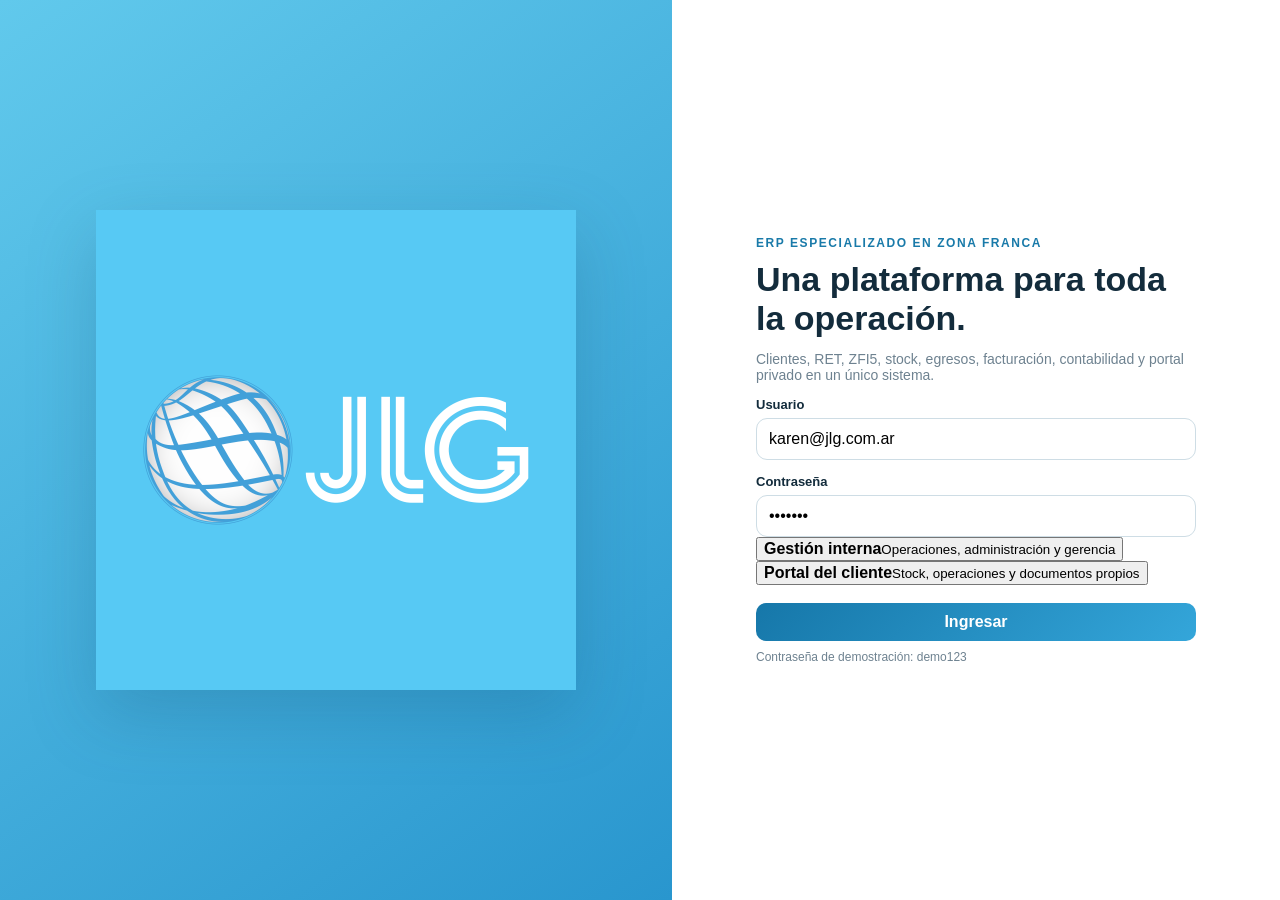
==== commit 389f4b8b: "Restaurar módulos completos del ERP y mantener selector de clientes" ====
--- a/index.html
+++ b/index.html
@@ -1,15 +1,15 @@
-<!DOCTYPE html>
+<!doctype html>
 <html lang="es">
 <head>
-<meta charset="UTF-8">
+<meta charset="utf-8">
 <meta name="viewport" content="width=device-width,initial-scale=1">
 <meta name="theme-color" content="#0b2130">
 <title>JLG Control · ERP Zona Franca</title>
 <style>
-:root{--ink:#132c3c;--navy:#0b2130;--navy2:#12394f;--sky:#57c3e7;--blue:#2f9ed3;--pale:#edf8fc;--bg:#f5f8fa;--white:#fff;--line:#dce7ed;--muted:#6e8290;--green:#248468;--amber:#a96d0b;--red:#b94747;--shadow:0 10px 28px rgba(18,53,73,.08)}
-*{box-sizing:border-box}body{margin:0;background:var(--bg);color:var(--ink);font-family:Inter,Segoe UI,Arial,sans-serif}button,input,select{font:inherit}.hidden{display:none!important}.muted{color:var(--muted);font-size:14px}.btn{border:0;border-radius:10px;padding:10px 14px;font-weight:750;cursor:pointer}.btn-primary{background:linear-gradient(135deg,#1677a9,#34a6da);color:#fff}.btn-ghost{background:#fff;border:1px solid #cfe0e8;color:var(--ink)}.btn-soft{background:#e9f7fc;color:#176d9b;text-decoration:none;display:inline-block}.login{min-height:100vh;display:grid;grid-template-columns:1.05fr .95fr;background:#fff}.login-visual{background:linear-gradient(145deg,#61c9ec,#2996ce);display:grid;place-items:center;padding:50px}.login-visual img{width:min(540px,84%);filter:drop-shadow(0 24px 34px rgba(16,66,93,.2))}.login-side{display:grid;place-items:center;padding:34px}.login-box{width:min(440px,100%)}.eyebrow{font-size:12px;letter-spacing:.13em;text-transform:uppercase;color:#197aa9;font-weight:800}.login-box h1{font-size:34px;line-height:1.12;margin:10px 0}.field{margin-top:14px}.field label{display:block;font-size:13px;font-weight:700;margin-bottom:6px}input,select{width:100%;border:1px solid #cedde5;border-radius:11px;padding:11px 12px;background:#fff;color:var(--ink)}.role-grid{display:grid;grid-template-columns:1fr 1fr;gap:10px;margin-top:12px}.role{border:1px solid var(--line);background:#fff;border-radius:12px;padding:12px;text-align:left;cursor:pointer}.role.active{border-color:#8fd1ec;background:#eefaff}.role small{display:block;color:var(--muted);margin-top:3px}.topbar{height:70px;background:var(--navy);color:#fff;display:flex;align-items:center;justify-content:space-between;padding:0 20px}.brand{display:flex;align-items:center;gap:11px}.brand img{width:43px;height:43px;object-fit:cover;border-radius:12px}.brand b,.brand small{display:block}.brand small{opacity:.7}.top-actions{display:flex;align-items:center;gap:9px}.pill{border:1px solid rgba(255,255,255,.25);border-radius:999px;padding:7px 10px;font-size:13px}.shell{display:grid;grid-template-columns:245px 1fr;min-height:calc(100vh - 70px)}.sidebar{background:#0d2939;color:#d9e9f1;padding:16px 12px}.nav-title{font-size:11px;text-transform:uppercase;letter-spacing:.12em;color:#88a7b8;padding:5px 10px 10px}.nav{display:grid;gap:4px}.nav button,.nav a{border:0;background:transparent;color:#c8dbe5;text-align:left;border-radius:9px;padding:10px 11px;text-decoration:none;font-size:14px;cursor:pointer}.nav button:hover,.nav a:hover{background:rgba(255,255,255,.06)}.nav button.active{background:rgba(87,195,231,.18);color:#fff;font-weight:750;border-left:3px solid var(--sky)}.main{padding:23px;min-width:0}.screen{display:none}.screen.active{display:block}.page-head{display:flex;justify-content:space-between;align-items:flex-end;gap:14px;margin-bottom:18px}.page-head h1{margin:0;font-size:25px}.page-head p{margin:4px 0 0}.kpis{display:grid;grid-template-columns:repeat(4,1fr);gap:13px}.kpi,.card{background:#fff;border:1px solid var(--line);border-radius:15px;box-shadow:var(--shadow)}.kpi{padding:16px}.kpi-label{font-size:12px;color:var(--muted)}.kpi-value{font-size:27px;font-weight:800;margin:6px 0 2px}.card{padding:16px}.grid2{display:grid;grid-template-columns:1.15fr .85fr;gap:14px;margin-top:14px}.table-wrap{overflow:auto;margin-top:13px;border:1px solid #e5edf2;border-radius:12px;max-height:560px}table{width:100%;border-collapse:collapse;font-size:13px;background:#fff}th,td{padding:10px 11px;border-bottom:1px solid #e6eef2;text-align:left;white-space:nowrap}th{background:#f5fafc;color:#526a78;font-size:12px;position:sticky;top:0}tbody tr:hover{background:#f8fbfd}.badge{display:inline-flex;padding:5px 9px;border-radius:999px;font-size:11px;font-weight:800}.b-ok{background:#e7f5ef;color:var(--green)}.b-warn{background:#fff3dd;color:var(--amber)}.b-info{background:#e8f6fc;color:#176d9b}.toolbar{display:flex;gap:8px;flex-wrap:wrap;margin-top:13px}.filters{display:grid;grid-template-columns:2fr 1fr 1fr auto;gap:9px;margin:14px 0}.client-hero{background:linear-gradient(115deg,#0c2b3c,#176d9b);color:#fff;border-radius:16px;padding:18px;display:flex;justify-content:space-between;align-items:center;gap:14px}.client-hero .muted{color:rgba(255,255,255,.72)}.client-card{border:1px solid var(--line);border-radius:13px;padding:14px;background:#fff}.client-card.selected{border-color:#75c7e8;background:#f0fbff}.client-list{display:grid;grid-template-columns:repeat(3,1fr);gap:12px}.client-card h3{margin:0 0 5px}.small{font-size:12px}.notice{padding:13px;border-radius:11px;background:#fff4df;border:1px solid #efd79e;color:#79540e}.pagination{display:flex;align-items:center;justify-content:space-between;gap:12px;margin-top:12px}.empty{padding:30px;text-align:center;color:var(--muted)}
-@media(max-width:1000px){.shell{grid-template-columns:1fr}.sidebar{padding:10px}.nav{grid-template-columns:repeat(5,1fr)}.kpis,.client-list{grid-template-columns:repeat(2,1fr)}.grid2{grid-template-columns:1fr}}
-@media(max-width:680px){.login{grid-template-columns:1fr}.login-visual{display:none}.role-grid,.kpis,.client-list,.filters,.nav{grid-template-columns:1fr}.topbar{height:auto;padding:12px;align-items:flex-start}.top-actions{flex-wrap:wrap;justify-content:flex-end}.page-head,.client-hero{flex-direction:column;align-items:flex-start}.main{padding:13px}}
+:root{--ink:#132c3c;--navy:#0b2130;--navy2:#12394f;--sky:#57c3e7;--blue:#2f9ed3;--bg:#f4f8fa;--line:#dce7ed;--muted:#6e8290;--green:#248468;--amber:#a96d0b;--red:#b94747;--purple:#6659ad;--shadow:0 10px 28px rgba(18,53,73,.08)}
+*{box-sizing:border-box}html{scroll-behavior:smooth}body{margin:0;background:var(--bg);color:var(--ink);font-family:Inter,Segoe UI,Arial,sans-serif}button,input,select,textarea{font:inherit}.hidden{display:none!important}.muted{color:var(--muted);font-size:14px}.small{font-size:12px}.btn{border:0;border-radius:10px;padding:10px 14px;font-weight:750;cursor:pointer}.btn-primary{background:linear-gradient(135deg,#1677a9,#34a6da);color:#fff}.btn-ghost{background:#fff;border:1px solid #cfe0e8;color:var(--ink)}.btn-soft{background:#e9f7fc;color:#176d9b;text-decoration:none;display:inline-block}.login{min-height:100vh;display:grid;grid-template-columns:1.05fr .95fr;background:#fff}.login-visual{background:linear-gradient(145deg,#61c9ec,#2996ce);display:grid;place-items:center;padding:50px}.login-visual img{width:min(540px,84%);filter:drop-shadow(0 24px 34px rgba(16,66,93,.2))}.login-side{display:grid;place-items:center;padding:34px}.login-box{width:min(440px,100%)}.eyebrow{font-size:12px;letter-spacing:.13em;text-transform:uppercase;color:#197aa9;font-weight:800}.login-box h1{font-size:34px;line-height:1.12;margin:10px 0}.field{margin-top:14px}.field label{display:block;font-size:13px;font-weight:700;margin-bottom:6px}input,select,textarea{width:100%;border:1px solid #cedde5;border-radius:11px;padding:11px 12px;background:#fff;color:var(--ink}.role-grid{display:grid;grid-template-columns:1fr 1fr;gap:10px;margin-top:12px}.role{border:1px solid var(--line);background:#fff;border-radius:12px;padding:12px;text-align:left;cursor:pointer}.role.active{border-color:#8fd1ec;background:#eefaff}.role small{display:block;color:var(--muted);margin-top:3px}.topbar{min-height:70px;background:var(--navy);color:#fff;display:flex;align-items:center;justify-content:space-between;padding:10px 20px}.brand{display:flex;align-items:center;gap:11px}.brand img{width:43px;height:43px;object-fit:cover;border-radius:12px}.brand b,.brand small{display:block}.brand small{opacity:.7}.top-actions{display:flex;align-items:center;gap:9px}.pill{border:1px solid rgba(255,255,255,.25);border-radius:999px;padding:7px 10px;font-size:13px}.notify-pill{position:relative}.notify-pill em{position:absolute;right:-5px;top:-7px;background:#ef6a6a;color:#fff;border-radius:999px;font-size:10px;font-style:normal;padding:2px 5px}.shell{display:grid;grid-template-columns:265px 1fr;min-height:calc(100vh - 70px)}.sidebar{background:#0d2939;color:#d9e9f1;padding:16px 12px}.nav{display:grid;gap:4px}.nav-title,.nav-group{font-size:11px;text-transform:uppercase;letter-spacing:.12em;color:#88a7b8;padding:5px 10px 8px}.nav-group{color:#6f91a3;padding-top:15px;padding-bottom:3px}.nav button,.nav a{border:0;background:transparent;color:#c8dbe5;text-align:left;border-radius:9px;padding:10px 11px;text-decoration:none;font-size:14px;cursor:pointer}.nav button:hover,.nav a:hover{background:rgba(255,255,255,.06)}.nav button.active{background:rgba(87,195,231,.18);color:#fff;font-weight:750;border-left:3px solid var(--sky)}.main{padding:23px;min-width:0}.screen{display:none}.screen.active{display:block}.page-head{display:flex;justify-content:space-between;align-items:flex-end;gap:14px;margin-bottom:18px}.page-head h1{margin:0;font-size:25px}.page-head p{margin:4px 0 0}.head-actions{display:flex;align-items:end;gap:9px;flex-wrap:wrap}.select-box{min-width:280px}.select-box label{display:block;font-size:11px;font-weight:800;color:var(--muted);margin:0 0 5px;text-transform:uppercase;letter-spacing:.06em}.kpis{display:grid;grid-template-columns:repeat(4,1fr);gap:13px}.kpi,.card{background:#fff;border:1px solid var(--line);border-radius:15px;box-shadow:var(--shadow)}.kpi{padding:16px}.kpi-label{font-size:12px;color:var(--muted)}.kpi-value{font-size:27px;font-weight:800;margin:6px 0 2px}.card{padding:16px}.card h2{margin:0 0 8px;font-size:18px}.card h3{margin:0 0 6px;font-size:15px}.grid2{display:grid;grid-template-columns:1.15fr .85fr;gap:14px;margin-top:14px}.grid3{display:grid;grid-template-columns:repeat(3,1fr);gap:12px;margin-top:14px}.table-wrap{overflow:auto;margin-top:13px;border:1px solid #e5edf2;border-radius:12px;max-height:560px}table{width:100%;border-collapse:collapse;font-size:13px;background:#fff}th,td{padding:10px 11px;border-bottom:1px solid #e6eef2;text-align:left;white-space:nowrap}th{background:#f5fafc;color:#526a78;font-size:12px;position:sticky;top:0}tbody tr:hover{background:#f8fbfd}.badge{display:inline-flex;padding:5px 9px;border-radius:999px;font-size:11px;font-weight:800}.b-ok{background:#e7f5ef;color:var(--green)}.b-warn{background:#fff3dd;color:var(--amber)}.b-info{background:#e8f6fc;color:#176d9b}.b-bad{background:#fbe9e9;color:var(--red)}.b-purple{background:#eeebfb;color:var(--purple)}.toolbar{display:flex;gap:8px;flex-wrap:wrap;margin-top:13px}.filters{display:grid;grid-template-columns:2fr 1fr auto;gap:9px;margin:14px 0}.client-hero{background:linear-gradient(115deg,#0c2b3c,#176d9b);color:#fff;border-radius:16px;padding:18px;display:flex;justify-content:space-between;align-items:center;gap:14px}.client-hero .muted{color:rgba(255,255,255,.72)}.notice{padding:13px;border-radius:11px;background:#fff4df;border:1px solid #efd79e;color:#79540e}.success{padding:13px;border-radius:11px;background:#e7f5ef;border:1px solid #bde0d3;color:#17634c}.pagination{display:flex;align-items:center;justify-content:space-between;gap:12px;margin-top:12px}.empty{padding:30px;text-align:center;color:var(--muted)}.list{display:grid;gap:10px;margin-top:12px}.list-row{display:flex;justify-content:space-between;align-items:flex-start;gap:12px;padding-bottom:10px;border-bottom:1px solid #eaf0f4}.list-row:last-child{border-bottom:0}.module-card{background:#fff;border:1px solid var(--line);border-radius:14px;padding:15px;box-shadow:var(--shadow)}.module-card .icon{width:38px;height:38px;border-radius:11px;background:#eaf7fc;color:#176d9b;display:grid;place-items:center;font-size:18px;margin-bottom:10px}.module-card p{margin:5px 0 0;color:var(--muted);font-size:12px}.form-grid{display:grid;grid-template-columns:repeat(2,1fr);gap:12px}.banner{background:linear-gradient(115deg,#0c2b3c,#176d9b);color:#fff;border-radius:15px;padding:16px;display:flex;justify-content:space-between;align-items:center;gap:12px}.banner .muted{color:rgba(255,255,255,.72)}.feedback{font-size:13px;margin-top:10px}.bell-row{display:grid;grid-template-columns:auto 1fr auto;gap:12px;align-items:start;padding:13px 0;border-bottom:1px solid #eaf0f4}.bell-row:last-child{border-bottom:0}.bell-icon{width:36px;height:36px;border-radius:10px;background:#eaf7fc;display:grid;place-items:center}.unread{background:#f4fbfe;border-radius:11px;padding-left:8px;padding-right:8px}.only-internal{}
+@media(max-width:1050px){.shell{grid-template-columns:1fr}.sidebar{padding:10px}.nav{grid-template-columns:repeat(5,1fr)}.nav-group{display:none}.kpis,.grid3{grid-template-columns:repeat(2,1fr)}.grid2{grid-template-columns:1fr}}
+@media(max-width:680px){.login{grid-template-columns:1fr}.login-visual{display:none}.role-grid,.kpis,.grid3,.filters,.nav,.form-grid{grid-template-columns:1fr}.topbar{align-items:flex-start}.top-actions{flex-wrap:wrap;justify-content:flex-end}.page-head,.client-hero,.banner{flex-direction:column;align-items:flex-start}.head-actions,.select-box{width:100%;min-width:0}.main{padding:13px}}
 </style>
 </head>
 <body>
@@ -18,97 +18,103 @@
   <div class="login-side"><div class="login-box">
     <div class="eyebrow">ERP especializado en Zona Franca</div>
     <h1>Una plataforma para toda la operación.</h1>
-    <p class="muted">Clientes, RET, ZFI5, stock, egresos, facturación y portal privado en un único sistema.</p>
+    <p class="muted">Clientes, RET, ZFI5, stock, egresos, facturación, contabilidad y portal privado en un único sistema.</p>
     <div class="field"><label>Usuario</label><input id="loginUser" value="karen@jlg.com.ar"></div>
     <div class="field"><label>Contraseña</label><input id="loginPass" type="password" value="demo123"></div>
-    <div class="role-grid">
-      <button id="roleInternal" class="role active"><b>Gestión interna</b><small>Todos los clientes y operaciones</small></button>
-      <button id="roleClient" class="role"><b>Portal del cliente</b><small>Vista privada por empresa</small></button>
-    </div>
-    <div id="clientChooser" class="field hidden"><label>Cliente</label><select id="loginClient"><option value="EGT">EGT ARGENTINA S.A.</option><option value="Yamaha">YAMAHA MOTOR ARG. S.A.</option></select></div>
+    <div class="role-grid"><button id="roleInternal" class="role active"><b>Gestión interna</b><small>Operaciones, administración y gerencia</small></button><button id="roleClient" class="role"><b>Portal del cliente</b><small>Stock, operaciones y documentos propios</small></button></div>
+    <div id="clientChooser" class="field hidden"><label>Seleccionar cliente</label><select id="loginClient"></select></div>
     <button id="loginBtn" class="btn btn-primary" style="width:100%;margin-top:18px">Ingresar</button>
     <div class="muted small" style="margin-top:9px">Contraseña de demostración: demo123</div>
   </div></div>
 </section>
 <section id="app" class="hidden">
-<header class="topbar">
-  <div class="brand"><img src="jlg-logo.png" alt="JLG"><div><b>JLG Control</b><small id="environment">Gestión interna</small></div></div>
-  <div class="top-actions"><span id="userPill" class="pill">Karen · Administradora</span><button id="switchRole" class="btn btn-ghost">Cambiar perfil</button><button id="logout" class="btn btn-ghost">Salir</button></div>
-</header>
+<header class="topbar"><div class="brand"><img src="jlg-logo.png" alt="JLG"><div><b>JLG Control</b><small id="environment">Gestión interna</small></div></div><div class="top-actions"><button class="btn btn-ghost notify-pill" data-screen="notificaciones">🔔 Notificaciones <em id="notificationCount">4</em></button><span id="userPill" class="pill">Karen · Administradora</span><button id="switchRole" class="btn btn-ghost">Cambiar perfil</button><button id="logout" class="btn btn-ghost">Salir</button></div></header>
 <div class="shell">
-  <aside class="sidebar"><div class="nav">
-    <div class="nav-title">Navegación</div>
-    <button class="active" data-screen="dashboard">⌂ Inicio</button>
-    <button data-screen="clientes">◉ Clientes</button>
-    <button data-screen="stock">▦ Stock e inventario</button>
-    <button data-screen="operaciones">⇄ Operaciones / ZFI5</button>
-    <a href="sistema-integral.html">▤ Alcance integral</a>
-  </div></aside>
-  <main class="main">
-    <section id="dashboard" class="screen active">
-      <div class="page-head"><div><h1 id="dashboardTitle">Panel operativo</h1><p id="dashboardSub" class="muted">Estado general de clientes, operaciones y stock.</p></div><a id="fullStockTop" class="btn btn-primary" href="stock-egt.html">Abrir stock completo EGT</a></div>
-      <div class="kpis">
-        <div class="kpi"><div class="kpi-label">Clientes cargados</div><div class="kpi-value">43</div><div class="muted small">EGT integrado al demo</div></div>
-        <div class="kpi"><div class="kpi-label">Registros EGT</div><div id="egtRecords" class="kpi-value">—</div><div class="muted small">Planilla completa</div></div>
-        <div class="kpi"><div class="kpi-label">Unidades disponibles EGT</div><div id="egtUnits" class="kpi-value">—</div><div class="muted small">Según saldos informados</div></div>
-        <div class="kpi"><div class="kpi-label">m³ disponibles EGT</div><div id="egtM3" class="kpi-value">—</div><div class="muted small">Inventario importado</div></div>
-      </div>
-      <div class="grid2">
-        <div class="card"><h2>Cliente destacado</h2><div class="client-hero" style="margin-top:13px"><div><b>EGT ARGENTINA S.A.</b><div class="muted">Stock histórico y actual cargado desde la planilla EGT.</div></div><button class="btn btn-ghost" data-open-egt>Ver ficha y stock</button></div><div class="toolbar"><span class="badge b-ok">Stock cargado</span><span class="badge b-info">324 registros</span><span class="badge b-warn">ZFI5 parcial según fuente</span></div></div>
-        <div class="card"><h2>Datos de la integración</h2><p class="muted">El sistema conserva tránsito, fecha, mercadería, marca/modelo, bultos, unidades, metros cúbicos y saldos.</p><div class="notice"><b>Aclaración:</b> la planilla de EGT no contiene la columna ZFI5. Solo se vincula automáticamente el ZFI5 conocido para el tránsito 19001TRM4002974F.</div></div>
-      </div>
-    </section>
-
-    <section id="clientes" class="screen">
-      <div class="page-head"><div><h1>Clientes y contratos</h1><p class="muted">Empresas habilitadas y documentación asociada.</p></div><button class="btn btn-primary">Nuevo cliente</button></div>
-      <div class="client-list">
-        <article class="client-card"><h3>YAMAHA MOTOR ARG. S.A.</h3><div class="muted small">Código 10161 · CUIT 30-68723475-4</div><div class="toolbar"><span class="badge b-ok">Habilitado</span><button class="btn btn-soft" data-client="Yamaha">Abrir ficha</button></div></article>
-        <article class="client-card"><h3>ZMG ARGENTINA S.R.L.</h3><div class="muted small">Código 22237 · CUIT 30-71037617-0</div><div class="toolbar"><span class="badge b-warn">Observado</span><button class="btn btn-soft" data-client="ZMG">Abrir ficha</button></div></article>
-        <article class="client-card selected"><h3>EGT ARGENTINA S.A.</h3><div class="muted small">Código y CUIT no informados en la fuente</div><div class="toolbar"><span class="badge b-ok">Stock cargado</span><button class="btn btn-primary" data-client="EGT">Abrir ficha</button></div></article>
-      </div>
-      <div id="clientDetail" class="card" style="margin-top:14px"></div>
-    </section>
-
-    <section id="stock" class="screen">
-      <div class="page-head"><div><h1>Stock e inventario</h1><p class="muted">Consulta por cliente, tránsito, artículo y estado.</p></div><a class="btn btn-primary" href="stock-egt.html">Vista completa EGT</a></div>
-      <div class="filters"><input id="stockSearch" placeholder="Buscar tránsito, artículo o marca"><select id="stockClient"><option value="EGT">EGT ARGENTINA S.A.</option><option value="Yamaha">YAMAHA MOTOR ARG. S.A.</option></select><select id="stockStatus"><option value="">Todos los estados</option><option value="activo">Con saldo</option><option value="sin">Sin saldo</option></select><button id="applyFilter" class="btn btn-primary">Buscar</button></div>
-      <div class="kpis">
-        <div class="kpi"><div class="kpi-label">Registros mostrados</div><div id="stockCount" class="kpi-value">—</div></div>
-        <div class="kpi"><div class="kpi-label">Con saldo</div><div id="stockActive" class="kpi-value">—</div></div>
-        <div class="kpi"><div class="kpi-label">Unidades disponibles</div><div id="stockUnits" class="kpi-value">—</div></div>
-        <div class="kpi"><div class="kpi-label">m³ disponibles</div><div id="stockVolume" class="kpi-value">—</div></div>
-      </div>
-      <div class="card" style="margin-top:14px"><div class="table-wrap"><table><thead><tr><th>Cliente</th><th>Estado</th><th>ZFI5</th><th>Tránsito</th><th>Fecha</th><th>Artículo</th><th>Marca/modelo</th><th>Bultos</th><th>Saldo bultos</th><th>Unidades</th><th>Saldo unidades</th><th>m³</th><th>Saldo m³</th></tr></thead><tbody id="stockBody"></tbody></table></div><div class="pagination"><span id="pageInfo" class="muted"></span><div><button id="prev" class="btn btn-ghost">Anterior</button> <button id="next" class="btn btn-ghost">Siguiente</button> <button id="downloadCsv" class="btn btn-soft">Descargar CSV</button></div></div></div>
-    </section>
-
-    <section id="operaciones" class="screen">
-      <div class="page-head"><div><h1>Operaciones y ZFI5</h1><p class="muted">Relación entre ingresos, tránsitos, stock y egresos.</p></div><a class="btn btn-primary" href="stock-egt.html">Consultar EGT</a></div>
-      <div class="card"><div class="table-wrap"><table><thead><tr><th>Cliente</th><th>ZFI5</th><th>Tránsito</th><th>Fecha</th><th>Estado documental</th><th>Stock</th></tr></thead><tbody><tr><td>EGT ARGENTINA S.A.</td><td>19033ZFI5003067S</td><td>19001TRM4002974F</td><td>23/08/2019</td><td><span class="badge b-ok">Vinculado por RET</span></td><td><span class="badge b-ok">Con saldo</span></td></tr><tr><td>EGT ARGENTINA S.A.</td><td>No informado en la fuente</td><td>Otros tránsitos EGT</td><td>2016–2026</td><td><span class="badge b-warn">Requiere vinculación</span></td><td><span class="badge b-info">Importado</span></td></tr><tr><td>YAMAHA MOTOR ARG. S.A.</td><td>25033ZFI5002632M</td><td>25001TRM4006242R</td><td>2025</td><td><span class="badge b-ok">Validado</span></td><td><span class="badge b-ok">Disponible</span></td></tr></tbody></table></div></div>
-    </section>
-  </main>
+<aside class="sidebar"><div class="nav">
+  <div class="nav-title">Gestión interna</div>
+  <div class="nav-group">Operaciones</div>
+  <button class="active" data-screen="dashboard">⌂ Inicio</button>
+  <button data-screen="clientes">◉ Clientes y contratos</button>
+  <button data-screen="ingresos">⇩ Ingresos RET</button>
+  <button data-screen="stock">▦ Stock e inventario</button>
+  <button data-screen="egresos">⇧ Egresos y reexpediciones</button>
+  <button data-screen="operaciones">⇄ Operaciones / ZFI5</button>
+  <div class="nav-group only-internal">Administración</div>
+  <button class="only-internal" data-screen="facturacion">$ Facturación</button>
+  <button class="only-internal" data-screen="cuentas">≋ Cuentas corrientes</button>
+  <button class="only-internal" data-screen="proveedores">▣ Proveedores y OP</button>
+  <button class="only-internal" data-screen="tesoreria">◆ Tesorería</button>
+  <div class="nav-group">Gestión</div>
+  <button data-screen="notificaciones">🔔 Notificaciones</button>
+  <button class="only-internal" data-screen="rezago">⚑ Mercadería en rezago</button>
+  <button class="only-internal" data-screen="contabilidad">∑ Contabilidad</button>
+  <button class="only-internal" data-screen="tarifas">% Tarifas</button>
+  <button class="only-internal" data-screen="reportes">▥ Reportes</button>
+  <button class="only-internal" data-screen="seguridad">⚙ Usuarios y auditoría</button>
+  <a href="sistema-integral.html">▤ Alcance funcional</a>
+</div></aside>
+<main class="main">
+<section id="dashboard" class="screen active">
+  <div class="page-head"><div><h1 id="dashboardTitle">Panel operativo</h1><p id="dashboardSub" class="muted">Estado general de clientes, operaciones y administración.</p></div><div class="head-actions"><div class="select-box"><label>Cliente activo</label><select id="homeClient"></select></div><button id="openSelectedClient" class="btn btn-primary">Abrir cliente</button></div></div>
+  <div class="kpis"><div class="kpi"><div class="kpi-label">Clientes cargados</div><div id="clientCount" class="kpi-value">—</div><div class="muted small">Selector centralizado</div></div><div class="kpi"><div class="kpi-label">Registros del cliente</div><div id="homeRecords" class="kpi-value">—</div></div><div class="kpi"><div class="kpi-label">Unidades disponibles</div><div id="homeUnits" class="kpi-value">—</div></div><div class="kpi"><div class="kpi-label">m³ disponibles</div><div id="homeM3" class="kpi-value">—</div></div></div>
+  <div class="grid2"><div class="card"><h2>Cliente seleccionado</h2><div id="homeClientCard" class="client-hero" style="margin-top:13px"></div></div><div class="card"><h2>Alertas generales</h2><div class="list"><div class="list-row"><span>Documentación próxima a vencer</span><span class="badge b-warn">3</span></div><div class="list-row"><span>Operaciones por validar</span><span class="badge b-info">5</span></div><div class="list-row"><span>Facturas pendientes</span><span class="badge b-bad">4</span></div><div class="list-row"><span>Notificaciones sin leer</span><span id="dashNotifications" class="badge b-purple">4</span></div></div></div></div>
+  <div class="grid3"><article class="module-card"><div class="icon">⇩</div><b>Ingresos RET</b><p>Carga de C.RET e I.RET, validación y generación de stock.</p></article><article class="module-card"><div class="icon">⇧</div><b>Egresos</b><p>ZFE1/ZFTR, retiros parciales y control de saldos.</p></article><article class="module-card"><div class="icon">$</div><b>Facturación</b><p>Almacenaje, seguro, manipuleo, notas y cuenta corriente.</p></article><article class="module-card"><div class="icon">∑</div><b>Contabilidad</b><p>Asientos, IVA, bancos, caja y resultados.</p></article><article class="module-card"><div class="icon">🔔</div><b>Notificaciones</b><p>Vencimientos, pendientes operativos y alertas administrativas.</p></article><article class="module-card"><div class="icon">▥</div><b>Reportes</b><p>Inventario, movimientos, facturación y trazabilidad.</p></article></div>
+</section>
+<section id="clientes" class="screen"><div class="page-head"><div><h1>Clientes y contratos</h1><p class="muted">Ficha, documentación, matrícula, disposición y vigencias.</p></div><div class="head-actions"><div class="select-box"><label>Seleccionar cliente</label><select id="clientSelect"></select></div><button class="btn btn-primary">Nuevo cliente</button></div></div><div id="clientDetail" class="card"></div></section>
+<section id="ingresos" class="screen"><div class="page-head"><div><h1>Ingresos RET</h1><p class="muted">Importación documental y generación del stock.</p></div><div class="head-actions"><div class="select-box"><label>Cliente</label><select id="incomeClient"></select></div><button id="scanRet" class="btn btn-primary">Buscar C.RET + I.RET</button></div></div><div class="kpis"><div class="kpi"><div class="kpi-label">Archivos detectados</div><div id="filesMetric" class="kpi-value">10</div></div><div class="kpi"><div class="kpi-label">Pares válidos</div><div id="pairsMetric" class="kpi-value">5</div></div><div class="kpi"><div class="kpi-label">Pendientes de validar</div><div class="kpi-value">3</div></div><div class="kpi"><div class="kpi-label">Con inconsistencias</div><div class="kpi-value">1</div></div></div><div id="incomeContent" class="card" style="margin-top:14px"></div><div id="incomeFeedback" class="feedback"></div></section>
+<section id="stock" class="screen"><div class="page-head"><div><h1>Stock e inventario</h1><p class="muted">Consulta por cliente, tránsito, artículo y estado.</p></div><div class="head-actions"><div class="select-box"><label>Seleccionar cliente</label><select id="stockClient"></select></div><a id="egtFullLink" class="btn btn-primary" href="stock-egt.html">Vista completa EGT</a></div></div><div class="filters"><input id="stockSearch" placeholder="Buscar tránsito, artículo o marca"><select id="stockStatus"><option value="">Todos los estados</option><option value="activo">Con saldo</option><option value="sin">Sin saldo</option></select><button id="applyFilter" class="btn btn-primary">Buscar</button></div><div class="kpis"><div class="kpi"><div class="kpi-label">Registros mostrados</div><div id="stockCount" class="kpi-value">—</div></div><div class="kpi"><div class="kpi-label">Con saldo</div><div id="stockActive" class="kpi-value">—</div></div><div class="kpi"><div class="kpi-label">Unidades disponibles</div><div id="stockUnits" class="kpi-value">—</div></div><div class="kpi"><div class="kpi-label">m³ disponibles</div><div id="stockVolume" class="kpi-value">—</div></div></div><div class="card" style="margin-top:14px"><div class="table-wrap"><table><thead><tr><th>Cliente</th><th>Estado</th><th>ZFI5</th><th>Tránsito</th><th>Fecha</th><th>Artículo</th><th>Marca/modelo</th><th>Bultos</th><th>Saldo bultos</th><th>Unidades</th><th>Saldo unidades</th><th>m³</th><th>Saldo m³</th></tr></thead><tbody id="stockBody"></tbody></table></div><div class="pagination"><span id="pageInfo" class="muted"></span><div><button id="prev" class="btn btn-ghost">Anterior</button> <button id="next" class="btn btn-ghost">Siguiente</button> <button id="downloadCsv" class="btn btn-soft">Descargar CSV</button></div></div></div></section>
+<section id="egresos" class="screen"><div class="page-head"><div><h1>Egresos y reexpediciones</h1><p class="muted">ZFE1/ZFTR, retiros parciales, stock y confirmación.</p></div><div class="head-actions"><div class="select-box"><label>Cliente</label><select id="withdrawClient"></select></div><button class="btn btn-primary">Nuevo egreso</button></div></div><div id="withdrawContent" class="grid2"></div><div id="withdrawFeedback" class="feedback"></div></section>
+<section id="operaciones" class="screen"><div class="page-head"><div><h1>Operaciones y ZFI5</h1><p class="muted">Relación entre ingresos, tránsitos, stock y egresos.</p></div><div class="select-box"><label>Seleccionar cliente</label><select id="operationsClient"></select></div></div><div id="operationsContent" class="card"></div></section>
+<section id="facturacion" class="screen only-internal"><div class="page-head"><div><h1>Facturación</h1><p class="muted">Almacenaje, seguro, manipuleo, ingresos, egresos y ajustes.</p></div><div class="head-actions"><div class="select-box"><label>Cliente</label><select id="billingClient"></select></div><button id="newInvoice" class="btn btn-primary">Nueva liquidación</button></div></div><div id="billingContent"></div><div id="billingFeedback" class="feedback"></div></section>
+<section id="cuentas" class="screen only-internal"><div class="page-head"><div><h1>Cuentas corrientes</h1><p class="muted">Facturas, recibos, pagos, saldos e intereses.</p></div><div class="select-box"><label>Cliente</label><select id="accountClient"></select></div></div><div id="accountContent" class="card"></div></section>
+<section id="proveedores" class="screen only-internal"><div class="page-head"><div><h1>Proveedores y órdenes de pago</h1><p class="muted">Facturas recibidas, vencimientos, retenciones y pagos.</p></div><button class="btn btn-primary">Nueva orden de pago</button></div><div class="kpis"><div class="kpi"><div class="kpi-label">Facturas pendientes</div><div class="kpi-value">12</div></div><div class="kpi"><div class="kpi-label">A vencer esta semana</div><div class="kpi-value">4</div></div><div class="kpi"><div class="kpi-label">Órdenes preparadas</div><div class="kpi-value">3</div></div><div class="kpi"><div class="kpi-label">Pagado este mes</div><div class="kpi-value">$ 8,4 M</div></div></div><div class="card" style="margin-top:14px"><div class="table-wrap"><table><tr><th>Proveedor</th><th>Comprobante</th><th>Concepto</th><th>Vencimiento</th><th>Importe</th><th>Estado</th></tr><tr><td>Concesionario ZFLP</td><td>FC A 0003-01452</td><td>Canon y servicios</td><td>30/07/2026</td><td>$ 2.450.000</td><td><span class="badge b-warn">A programar</span></td></tr><tr><td>Murúa</td><td>FC A 0008-00918</td><td>Playa operativa</td><td>02/08/2026</td><td>USD 4.320</td><td><span class="badge b-info">Revisada</span></td></tr></table></div></div></section>
+<section id="tesoreria" class="screen only-internal"><div class="page-head"><div><h1>Tesorería</h1><p class="muted">Caja, bancos, gastos operativos y conciliación.</p></div><button class="btn btn-primary">Registrar movimiento</button></div><div class="grid3"><div class="module-card"><div class="icon">$</div><b>Caja</b><p>Saldo disponible y movimientos diarios.</p><h2>$ 1.280.000</h2></div><div class="module-card"><div class="icon">▣</div><b>Bancos</b><p>Transferencias y conciliaciones pendientes.</p><h2>6 cuentas</h2></div><div class="module-card"><div class="icon">◆</div><b>Gastos operativos</b><p>Combustible, peajes, viáticos e insumos.</p><h2>18 este mes</h2></div></div><div class="card" style="margin-top:14px"><div class="table-wrap"><table><tr><th>Fecha</th><th>Concepto</th><th>Medio</th><th>Centro de costo</th><th>Importe</th><th>Estado</th></tr><tr><td>24/07/2026</td><td>Combustible</td><td>Tarjeta</td><td>Operaciones</td><td>$ 145.000</td><td><span class="badge b-ok">Aprobado</span></td></tr><tr><td>24/07/2026</td><td>Peajes</td><td>Efectivo</td><td>Transporte</td><td>$ 38.400</td><td><span class="badge b-warn">A rendir</span></td></tr></table></div></div></section>
+<section id="notificaciones" class="screen"><div class="page-head"><div><h1>Notificaciones</h1><p class="muted">Alertas operativas, documentales, comerciales y administrativas.</p></div><div class="head-actions"><div class="select-box"><label>Cliente</label><select id="notificationClient"></select></div><button id="markAllRead" class="btn btn-primary">Marcar todas como leídas</button></div></div><div id="notificationsContent" class="card"></div></section>
+<section id="rezago" class="screen only-internal"><div class="page-head"><div><h1>Mercadería en rezago</h1><p class="muted">Casos bloqueados, documentos judiciales y seguimiento.</p></div><button class="btn btn-primary">Nuevo expediente</button></div><div class="card"><div class="table-wrap"><table><tr><th>Cliente</th><th>Mercadería</th><th>Documento</th><th>Fecha</th><th>Estado</th></tr><tr><td>Cliente de demostración</td><td>Partida inmovilizada</td><td>Resolución adjunta</td><td>18/07/2026</td><td><span class="badge b-bad">Bloqueado</span></td></tr></table></div><div class="notice" style="margin-top:14px"><b>Control:</b> toda modificación queda registrada y la mercadería no puede ser retirada mientras mantenga estado de rezago.</div></div></section>
+<section id="contabilidad" class="screen only-internal"><div class="page-head"><div><h1>Contabilidad</h1><p class="muted">Asientos, IVA, bancos, caja, cuentas y resultados.</p></div><button class="btn btn-primary">Nuevo asiento</button></div><div class="kpis"><div class="kpi"><div class="kpi-label">Asientos del mes</div><div class="kpi-value">148</div></div><div class="kpi"><div class="kpi-label">Pendientes de imputar</div><div class="kpi-value">6</div></div><div class="kpi"><div class="kpi-label">Débito fiscal</div><div class="kpi-value">$ 9,8 M</div></div><div class="kpi"><div class="kpi-label">Crédito fiscal</div><div class="kpi-value">$ 6,1 M</div></div></div><div class="grid2"><div class="card"><h2>Últimos asientos</h2><div class="table-wrap"><table><tr><th>Número</th><th>Fecha</th><th>Origen</th><th>Debe</th><th>Haber</th></tr><tr><td>000148</td><td>24/07/2026</td><td>Factura cliente</td><td>$ 1.240.000</td><td>$ 1.240.000</td></tr><tr><td>000147</td><td>24/07/2026</td><td>Orden de pago</td><td>$ 890.000</td><td>$ 890.000</td></tr></table></div></div><div class="card"><h2>Controles</h2><div class="list"><div class="list-row"><span>Asientos balanceados</span><span class="badge b-ok">Correcto</span></div><div class="list-row"><span>Comprobantes sin asiento</span><span class="badge b-warn">6</span></div><div class="list-row"><span>Conciliación bancaria</span><span class="badge b-info">En proceso</span></div></div></div></div></section>
+<section id="tarifas" class="screen only-internal"><div class="page-head"><div><h1>Tarifas y condiciones comerciales</h1><p class="muted">Precios generales, acuerdos particulares y vigencias.</p></div><div class="select-box"><label>Cliente</label><select id="rateClient"></select></div></div><div id="rateContent" class="grid2"></div></section>
+<section id="reportes" class="screen only-internal"><div class="page-head"><div><h1>Reportes</h1><p class="muted">Información operativa, comercial, administrativa y contable.</p></div><button class="btn btn-primary">Generar reporte</button></div><div class="grid3"><article class="module-card"><div class="icon">▦</div><b>Inventario por cliente</b><p>Stock, saldos, bultos, unidades, m³ y antigüedad.</p></article><article class="module-card"><div class="icon">⇄</div><b>Movimientos</b><p>Ingresos, egresos y trazabilidad documental.</p></article><article class="module-card"><div class="icon">$</div><b>Facturación</b><p>Conceptos, períodos, notas y pendiente de facturar.</p></article><article class="module-card"><div class="icon">≋</div><b>Morosidad</b><p>Saldos vencidos, pagos parciales e intereses.</p></article><article class="module-card"><div class="icon">∑</div><b>Contabilidad</b><p>IVA, bancos, caja, cuentas y resultados.</p></article><article class="module-card"><div class="icon">⚙</div><b>Auditoría</b><p>Usuarios, fechas, cambios y operaciones sensibles.</p></article></div></section>
+<section id="seguridad" class="screen only-internal"><div class="page-head"><div><h1>Usuarios y auditoría</h1><p class="muted">Roles, permisos, accesos y trazabilidad.</p></div><button class="btn btn-primary">Nuevo usuario</button></div><div class="grid2"><div class="card"><h2>Usuarios</h2><div class="table-wrap"><table><tr><th>Usuario</th><th>Rol</th><th>Último acceso</th><th>Estado</th></tr><tr><td>Karen Ayala</td><td>Administradora</td><td>24/07/2026 16:20</td><td><span class="badge b-ok">Activo</span></td></tr><tr><td>Operaciones JLG</td><td>Operador</td><td>24/07/2026 15:48</td><td><span class="badge b-ok">Activo</span></td></tr><tr><td>Portal EGT</td><td>Cliente</td><td>23/07/2026 11:12</td><td><span class="badge b-info">Portal</span></td></tr></table></div></div><div class="card"><h2>Últimos eventos</h2><div class="list"><div class="list-row"><div><b>Consulta de stock EGT</b><div class="muted small">Karen · 24/07/2026 16:20</div></div><span class="badge b-info">Lectura</span></div><div class="list-row"><div><b>Modificación de tarifa</b><div class="muted small">Administración · 24/07/2026 14:02</div></div><span class="badge b-warn">Cambio</span></div><div class="list-row"><div><b>Confirmación de egreso</b><div class="muted small">Operaciones · 24/07/2026 12:31</div></div><span class="badge b-ok">Confirmado</span></div></div></div></div></section>
+</main>
 </div>
 </section>
 <script>window.EGT=[];</script>
 <script src="egt1.js"></script><script src="egt2.js"></script><script src="egt3.js"></script><script src="egt4.js"></script><script src="egt5.js"></script><script src="egt6.js"></script>
 <script>
-const $=id=>document.getElementById(id),fmt=n=>new Intl.NumberFormat('es-AR',{maximumFractionDigits:3}).format(Number(n)||0);let role='internal',portalClient='EGT',page=1,filtered=[],pageSize=25;
+const $=id=>document.getElementById(id),fmt=n=>new Intl.NumberFormat('es-AR',{maximumFractionDigits:3}).format(Number(n)||0);
+const clients={EGT:{name:'EGT ARGENTINA S.A.',code:'No informado',cuit:'No informado',status:'Stock cargado',kind:'egt'},Yamaha:{name:'YAMAHA MOTOR ARGENTINA S.A.',code:'10161',cuit:'30-68723475-4',status:'Habilitado',kind:'sample'},ZMG:{name:'ZMG ARGENTINA S.R.L.',code:'22237',cuit:'30-71037617-0',status:'Observado',kind:'empty'},Ferrum:{name:'FERRUM S.A.',code:'—',cuit:'—',status:'Cliente',kind:'empty'},Cetrogar:{name:'CETROGAR S.A.',code:'—',cuit:'—',status:'Cliente',kind:'empty'},Mondial:{name:'MONDIAL',code:'—',cuit:'—',status:'Cliente',kind:'empty'},MRT:{name:'METALÚRGICA RÍO TERCERO S.A.',code:'—',cuit:'—',status:'Cliente',kind:'empty'},OTR:{name:'OTR MAX',code:'—',cuit:'—',status:'Cliente',kind:'empty'},Syensqo:{name:'SYENSQO ARGENTINA S.A.',code:'—',cuit:'—',status:'Cliente',kind:'empty'},Prevent:{name:'PREVENT GAS',code:'—',cuit:'—',status:'Cliente',kind:'empty'},Lilus:{name:'LILUS',code:'—',cuit:'—',status:'Cliente',kind:'empty'},Pampa:{name:'PAMPA',code:'—',cuit:'—',status:'Cliente',kind:'empty'},Logexpor:{name:'LOGEXPOR',code:'—',cuit:'—',status:'Cliente',kind:'empty'},Bracol:{name:'BRACOL',code:'—',cuit:'—',status:'Cliente',kind:'empty'}};
 const yamaha=[['25001TRM4006242R','2025','FZ X','YAMAHA',50,50,50,50,68.023,68.023],['26001TRM4007001A','2026','PRIME','YAMAHA',78,78,78,78,72.4,72.4]];
+let role='internal',selected='EGT',page=1,filtered=[],pageSize=25,unread=4;
 const hasBalance=r=>(+r[5]>0||+r[7]>0||+r[9]>0),zfi5=r=>r[0]==='19001TRM4002974F'?'19033ZFI5003067S':'No informado';
+const selectors=['loginClient','homeClient','clientSelect','incomeClient','stockClient','withdrawClient','operationsClient','billingClient','accountClient','notificationClient','rateClient'];
+function fillSelectors(){const html=Object.entries(clients).map(([k,v])=>`<option value="${k}">${v.name}</option>`).join('');selectors.forEach(id=>{$(id).innerHTML=html;$(id).value=selected})}
+function rowsFor(key){return clients[key].kind==='egt'?EGT:clients[key].kind==='sample'?yamaha:[]}
+function syncClient(key){selected=key;selectors.forEach(id=>$(id).value=key);renderAll()}
 function setRole(next){role=next;$('roleInternal').classList.toggle('active',next==='internal');$('roleClient').classList.toggle('active',next==='client');$('clientChooser').classList.toggle('hidden',next!=='client')}
 $('roleInternal').onclick=()=>setRole('internal');$('roleClient').onclick=()=>setRole('client');
-$('loginBtn').onclick=()=>{if($('loginPass').value!=='demo123')return alert('Contraseña incorrecta. Usá demo123.');portalClient=$('loginClient').value;$('login').classList.add('hidden');$('app').classList.remove('hidden');applyRole();loadDashboard();openScreen('dashboard')};
-$('logout').onclick=()=>{$('app').classList.add('hidden');$('login').classList.remove('hidden')};$('switchRole').onclick=()=>{$('app').classList.add('hidden');$('login').classList.remove('hidden')};
-function applyRole(){const isClient=role==='client';$('environment').textContent=isClient?'Portal privado · '+portalClient:'Gestión interna';$('userPill').textContent=isClient?portalClient:'Karen · Administradora';$('dashboardTitle').textContent=isClient?'Portal de '+portalClient:'Panel operativo';$('dashboardSub').textContent=isClient?'Stock, operaciones y documentación de la empresa.':'Estado general de clientes, operaciones y stock.';$('fullStockTop').classList.toggle('hidden',isClient&&portalClient!=='EGT');if(isClient&&portalClient==='EGT'){$('stockClient').value='EGT'}else if(isClient){$('stockClient').value='Yamaha'}}
-function openScreen(id){document.querySelectorAll('.screen').forEach(x=>x.classList.toggle('active',x.id===id));document.querySelectorAll('.nav button').forEach(x=>x.classList.toggle('active',x.dataset.screen===id));if(id==='clientes')showClient('EGT');if(id==='stock'){page=1;applyStock()}}
-document.querySelectorAll('[data-screen]').forEach(b=>b.onclick=()=>openScreen(b.dataset.screen));document.querySelectorAll('[data-open-egt]').forEach(b=>b.onclick=()=>{openScreen('clientes');showClient('EGT')});document.querySelectorAll('[data-client]').forEach(b=>b.onclick=()=>showClient(b.dataset.client));
-function loadDashboard(){const active=EGT.filter(hasBalance);$('egtRecords').textContent=fmt(EGT.length);$('egtUnits').textContent=fmt(active.reduce((s,r)=>s+(+r[7]||0),0));$('egtM3').textContent=fmt(active.reduce((s,r)=>s+(+r[9]||0),0))}
-function showClient(c){document.querySelectorAll('.client-card').forEach(x=>x.classList.toggle('selected',x.textContent.includes(c==='EGT'?'EGT':c==='ZMG'?'ZMG':'YAMAHA')));if(c==='EGT')$('clientDetail').innerHTML=`<div class="client-hero"><div><b>EGT ARGENTINA S.A.</b><div class="muted">Cliente incorporado al ERP con los 324 registros de su planilla de stock.</div></div><a class="btn btn-ghost" href="stock-egt.html">Abrir stock completo</a></div><div class="grid2"><div><h3>Información disponible</h3><p class="muted">Tránsitos desde 2016 hasta 2026, mercadería, marca/modelo, bultos, unidades, metros cúbicos y saldos.</p><div class="toolbar"><span class="badge b-ok">${fmt(EGT.length)} registros</span><span class="badge b-info">Stock importado</span></div></div><div><h3>Información pendiente</h3><p class="muted">CUIT, contrato, matrícula, unidad funcional y relación ZFI5 para cada tránsito deben completarse con documentación fuente.</p></div></div>`;else $('clientDetail').innerHTML=`<h2>${c==='ZMG'?'ZMG ARGENTINA S.R.L.':'YAMAHA MOTOR ARG. S.A.'}</h2><p class="muted">Ficha de demostración con contrato, matrícula y documentación operativa.</p><div class="toolbar"><span class="badge ${c==='ZMG'?'b-warn':'b-ok'}">${c==='ZMG'?'Observado':'Habilitado'}</span></div>`}
-function dataForClient(){return $('stockClient').value==='EGT'?EGT:yamaha}
-function applyStock(){let data=dataForClient(),q=$('stockSearch').value.trim().toLowerCase(),st=$('stockStatus').value;filtered=data.filter(r=>(!q||(`${r[0]} ${r[1]} ${r[2]} ${r[3]}`).toLowerCase().includes(q))&&(!st||(st==='activo')===hasBalance(r)));page=1;renderStock()}
-function renderStock(){let client=$('stockClient').value,start=(page-1)*pageSize,rows=filtered.slice(start,start+pageSize);$('stockCount').textContent=fmt(filtered.length);$('stockActive').textContent=fmt(filtered.filter(hasBalance).length);$('stockUnits').textContent=fmt(filtered.reduce((s,r)=>s+(+r[7]||0),0));$('stockVolume').textContent=fmt(filtered.reduce((s,r)=>s+(+r[9]||0),0));$('stockBody').innerHTML=rows.length?rows.map(r=>`<tr><td>${client==='EGT'?'EGT ARGENTINA S.A.':'YAMAHA MOTOR ARG. S.A.'}</td><td><span class="badge ${hasBalance(r)?'b-ok':'b-info'}">${hasBalance(r)?'Con saldo':'Sin saldo'}</span></td><td>${client==='EGT'?zfi5(r):(r[0].includes('6242')?'25033ZFI5002632M':'26033ZFI5002789D')}</td><td>${r[0]}</td><td>${r[1]}</td><td>${r[2]}</td><td>${r[3]}</td><td>${fmt(r[4])}</td><td>${fmt(r[5])}</td><td>${fmt(r[6])}</td><td><b>${fmt(r[7])}</b></td><td>${fmt(r[8])}</td><td><b>${fmt(r[9])}</b></td></tr>`).join(''):`<tr><td colspan="13" class="empty">No se encontraron registros.</td></tr>`;let max=Math.max(1,Math.ceil(filtered.length/pageSize));$('pageInfo').textContent=`${filtered.length} registros · Página ${page} de ${max}`;$('prev').disabled=page<=1;$('next').disabled=page>=max}
-$('applyFilter').onclick=applyStock;$('stockSearch').onkeydown=e=>{if(e.key==='Enter')applyStock()};$('stockClient').onchange=applyStock;$('stockStatus').onchange=applyStock;$('prev').onclick=()=>{if(page>1){page--;renderStock()}};$('next').onclick=()=>{if(page<Math.ceil(filtered.length/pageSize)){page++;renderStock()}};
-$('downloadCsv').onclick=()=>{const c=$('stockClient').value,head=['Cliente','Estado','ZFI5','Transito','Fecha','Articulo','Detalle','Bultos','Saldo bultos','Unidades','Saldo unidades','m3','Saldo m3'],body=filtered.map(r=>[c==='EGT'?'EGT ARGENTINA S.A.':'YAMAHA MOTOR ARG. S.A.',hasBalance(r)?'Con saldo':'Sin saldo',c==='EGT'?zfi5(r):'',...r]),csv=[head,...body].map(row=>row.map(v=>'"'+String(v).replaceAll('"','""')+'"').join(';')).join('\r\n'),blob=new Blob(['\ufeff'+csv],{type:'text/csv'}),url=URL.createObjectURL(blob),a=document.createElement('a');a.href=url;a.download='Stock_'+c+'.csv';a.click();URL.revokeObjectURL(url)};
-loadDashboard();showClient('EGT');$('stockClient').value='EGT';applyStock();
+$('loginBtn').onclick=()=>{if($('loginPass').value!=='demo123')return alert('Contraseña incorrecta. Usá demo123.');if(role==='client')selected=$('loginClient').value;$('login').classList.add('hidden');$('app').classList.remove('hidden');applyRole();syncClient(selected);openScreen('dashboard')};
+$('logout').onclick=$('switchRole').onclick=()=>{$('app').classList.add('hidden');$('login').classList.remove('hidden')};
+function applyRole(){const c=clients[selected],isClient=role==='client';$('environment').textContent=isClient?'Portal privado · '+c.name:'Gestión interna';$('userPill').textContent=isClient?c.name:'Karen · Administradora';$('dashboardTitle').textContent=isClient?'Portal de '+c.name:'Panel operativo';$('dashboardSub').textContent=isClient?'Stock, operaciones, documentación y notificaciones propias.':'Estado general de clientes, operaciones y administración.';document.querySelectorAll('.only-internal').forEach(x=>x.classList.toggle('hidden',isClient))}
+function openScreen(id){if(role==='client'&&['facturacion','cuentas','proveedores','tesoreria','rezago','contabilidad','tarifas','reportes','seguridad'].includes(id))id='dashboard';document.querySelectorAll('.screen').forEach(x=>x.classList.toggle('active',x.id===id));document.querySelectorAll('.nav button').forEach(x=>x.classList.toggle('active',x.dataset.screen===id));renderAll()}
+document.querySelectorAll('[data-screen]').forEach(b=>b.onclick=()=>openScreen(b.dataset.screen));selectors.forEach(id=>$(id).onchange=e=>syncClient(e.target.value));$('openSelectedClient').onclick=()=>openScreen('clientes');
+function renderHome(){const c=clients[selected],rows=rowsFor(selected),active=rows.filter(hasBalance);$('clientCount').textContent=fmt(Object.keys(clients).length);$('homeRecords').textContent=fmt(rows.length);$('homeUnits').textContent=fmt(active.reduce((s,r)=>s+(+r[7]||0),0));$('homeM3').textContent=fmt(active.reduce((s,r)=>s+(+r[9]||0),0));$('homeClientCard').innerHTML=`<div><b>${c.name}</b><div class="muted">Código: ${c.code} · CUIT: ${c.cuit}</div></div><span class="badge ${c.kind==='egt'?'b-ok':c.status==='Observado'?'b-warn':'b-info'}">${c.status}</span>`}
+function renderClient(){const c=clients[selected],rows=rowsFor(selected);$('clientDetail').innerHTML=`<div class="client-hero"><div><b>${c.name}</b><div class="muted">Código ${c.code} · CUIT ${c.cuit}</div></div>${c.kind==='egt'?'<a class="btn btn-ghost" href="stock-egt.html">Abrir stock completo</a>':'<span class="badge b-info">Ficha del cliente</span>'}</div><div class="grid2"><div><h3>Información operativa</h3><p class="muted">Registros de stock cargados: <b>${fmt(rows.length)}</b>. Estado: ${c.status}.</p><div class="toolbar"><span class="badge ${rows.length?'b-ok':'b-warn'}">${rows.length?'Información disponible':'Pendiente de carga'}</span><button id="goStock" class="btn btn-soft">Consultar stock</button></div></div><div><h3>Documentación</h3><p class="muted">Contrato, matrícula, disposición, contactos, tarifas, unidad funcional y vencimientos.</p><div class="list"><div class="list-row"><span>Contrato</span><span class="badge b-info">Demo</span></div><div class="list-row"><span>Matrícula</span><span class="badge ${c.status==='Observado'?'b-warn':'b-ok'}">${c.status==='Observado'?'Revisar':'Vigente'}</span></div></div></div></div>`;setTimeout(()=>{if($('goStock'))$('goStock').onclick=()=>openScreen('stock')},0)}
+function renderIncome(){const c=clients[selected],rows=rowsFor(selected);$('incomeContent').innerHTML=rows.length?`<div class="banner"><div><b>${c.name}</b><div class="muted">${selected==='EGT'?'Stock histórico importado. La carga RET completa requiere los archivos fuente por operación.':'Operación de demostración disponible.'}</div></div><span class="badge b-info">${fmt(rows.length)} registros</span></div><div class="table-wrap"><table><tr><th>Cliente</th><th>Archivos</th><th>Validación</th><th>Resultado</th></tr><tr><td>${c.name}</td><td>C.RET + I.RET</td><td><span class="badge b-warn">Simulación</span></td><td>Generación de ZFI5 y stock</td></tr></table></div>`:`<div class="empty">No hay archivos RET cargados para ${c.name} en este demo.</div>`}
+$('scanRet').onclick=()=>{$('filesMetric').textContent='12';$('pairsMetric').textContent='6';$('incomeFeedback').innerHTML='<div class="success">Búsqueda simulada completada. Se detectó un nuevo par C.RET + I.RET.</div>'};
+function applyStock(){let rows=rowsFor(selected),q=$('stockSearch').value.trim().toLowerCase(),st=$('stockStatus').value;filtered=rows.filter(r=>(!q||(`${r[0]} ${r[1]} ${r[2]} ${r[3]}`).toLowerCase().includes(q))&&(!st||(st==='activo')===hasBalance(r)));page=1;$('egtFullLink').classList.toggle('hidden',selected!=='EGT');renderStock()}
+function renderStock(){let start=(page-1)*pageSize,rows=filtered.slice(start,start+pageSize),c=clients[selected];$('stockCount').textContent=fmt(filtered.length);$('stockActive').textContent=fmt(filtered.filter(hasBalance).length);$('stockUnits').textContent=fmt(filtered.reduce((s,r)=>s+(+r[7]||0),0));$('stockVolume').textContent=fmt(filtered.reduce((s,r)=>s+(+r[9]||0),0));$('stockBody').innerHTML=rows.length?rows.map(r=>`<tr><td>${c.name}</td><td><span class="badge ${hasBalance(r)?'b-ok':'b-info'}">${hasBalance(r)?'Con saldo':'Sin saldo'}</span></td><td>${selected==='EGT'?zfi5(r):(r[0].includes('6242')?'25033ZFI5002632M':'26033ZFI5002789D')}</td><td>${r[0]}</td><td>${r[1]}</td><td>${r[2]}</td><td>${r[3]}</td><td>${fmt(r[4])}</td><td>${fmt(r[5])}</td><td>${fmt(r[6])}</td><td><b>${fmt(r[7])}</b></td><td>${fmt(r[8])}</td><td><b>${fmt(r[9])}</b></td></tr>`).join(''):`<tr><td colspan="13" class="empty">No hay stock cargado para ${c.name} en este demo.</td></tr>`;let max=Math.max(1,Math.ceil(filtered.length/pageSize));$('pageInfo').textContent=`${filtered.length} registros · Página ${page} de ${max}`;$('prev').disabled=page<=1;$('next').disabled=page>=max}
+$('applyFilter').onclick=applyStock;$('stockSearch').onkeydown=e=>{if(e.key==='Enter')applyStock()};$('stockStatus').onchange=applyStock;$('prev').onclick=()=>{if(page>1){page--;renderStock()}};$('next').onclick=()=>{if(page<Math.ceil(filtered.length/pageSize)){page++;renderStock()}};
+$('downloadCsv').onclick=()=>{const c=clients[selected],head=['Cliente','Estado','ZFI5','Transito','Fecha','Articulo','Detalle','Bultos','Saldo bultos','Unidades','Saldo unidades','m3','Saldo m3'],body=filtered.map(r=>[c.name,hasBalance(r)?'Con saldo':'Sin saldo',selected==='EGT'?zfi5(r):'',...r]),csv=[head,...body].map(row=>row.map(v=>'"'+String(v).replaceAll('"','""')+'"').join(';')).join('\r\n'),blob=new Blob(['\ufeff'+csv],{type:'text/csv'}),url=URL.createObjectURL(blob),a=document.createElement('a');a.href=url;a.download='Stock_'+selected+'.csv';a.click();URL.revokeObjectURL(url)};
+function renderWithdraw(){const c=clients[selected],rows=rowsFor(selected),available=rows.reduce((s,r)=>s+(+r[7]||0),0);$('withdrawContent').innerHTML=rows.length?`<div class="card"><h2>Solicitud de egreso</h2><div class="banner"><div><b>${c.name}</b><div class="muted">Saldo disponible informado: ${fmt(available)} unidades</div></div><span class="badge b-ok">Disponible</span></div><div class="form-grid"><div class="field"><label>Documento</label><select><option>ZFE1</option><option>ZFTR</option></select></div><div class="field"><label>Unidades a retirar</label><input id="withdrawQty" type="number" value="1"></div><div class="field"><label>Fecha prevista</label><input type="date" value="2026-07-25"></div><div class="field"><label>Observación</label><input value="Retiro parcial de demostración"></div></div><div class="toolbar"><button id="confirmWithdraw" class="btn btn-primary">Confirmar egreso</button><button class="btn btn-soft">Guardar temporal</button></div></div><div class="card"><h2>Controles automáticos</h2><div class="list"><div class="list-row"><span>Stock suficiente</span><span class="badge b-ok">Validado</span></div><div class="list-row"><span>Relación con ZFI5</span><span class="badge ${selected==='EGT'?'b-warn':'b-ok'}">${selected==='EGT'?'Parcial':'Correcta'}</span></div><div class="list-row"><span>Morosidad</span><span class="badge b-info">Sin bloqueo demo</span></div></div></div>`:`<div class="card"><div class="empty">No hay stock cargado para generar egresos de ${c.name}.</div></div>`;setTimeout(()=>{if($('confirmWithdraw'))$('confirmWithdraw').onclick=()=>{$('withdrawFeedback').innerHTML='<div class="success">Egreso de demostración confirmado. En un sistema real impactaría en stock, facturación y auditoría.</div>'}},0)}
+function renderOperations(){const c=clients[selected],rows=rowsFor(selected);if(selected==='EGT')$('operationsContent').innerHTML=`<div class="table-wrap"><table><thead><tr><th>Cliente</th><th>ZFI5</th><th>Tránsito</th><th>Estado documental</th><th>Stock</th></tr></thead><tbody><tr><td>${c.name}</td><td>19033ZFI5003067S</td><td>19001TRM4002974F</td><td><span class="badge b-ok">Vinculado por RET</span></td><td><span class="badge b-ok">Con saldo</span></td></tr><tr><td>${c.name}</td><td>No informado en la fuente</td><td>Otros tránsitos EGT</td><td><span class="badge b-warn">Requiere vinculación</span></td><td><span class="badge b-info">${fmt(rows.length)} registros</span></td></tr></tbody></table></div>`;else if(rows.length)$('operationsContent').innerHTML=`<div class="table-wrap"><table><tr><th>Cliente</th><th>ZFI5</th><th>Tránsito</th><th>Estado</th></tr><tr><td>${c.name}</td><td>25033ZFI5002632M</td><td>25001TRM4006242R</td><td><span class="badge b-ok">Disponible</span></td></tr></table></div>`;else $('operationsContent').innerHTML=`<div class="empty">No hay operaciones cargadas para ${c.name} en este demo.</div>`}
+function renderBilling(){const c=clients[selected],rows=rowsFor(selected);$('billingContent').innerHTML=`<div class="kpis"><div class="kpi"><div class="kpi-label">Pendiente mensual</div><div class="kpi-value">${rows.length?'USD 3.970':'USD 0'}</div></div><div class="kpi"><div class="kpi-label">Por ingresos</div><div class="kpi-value">${rows.length?'USD 480':'USD 0'}</div></div><div class="kpi"><div class="kpi-label">Por egresos</div><div class="kpi-value">USD 0</div></div><div class="kpi"><div class="kpi-label">Comprobantes</div><div class="kpi-value">${rows.length?'1':'0'}</div></div></div><div class="grid2"><div class="card"><h2>Liquidación de ${c.name}</h2>${rows.length?'<div class="table-wrap"><table><tr><th>Concepto</th><th>Base</th><th>Período</th><th>Total demo</th></tr><tr><td>Almacenaje</td><td>Según tarifa</td><td>Julio 2026</td><td>USD 3.775</td></tr><tr><td>Seguro</td><td>Mínimo / CIF</td><td>Julio 2026</td><td>USD 195</td></tr></table></div>':'<div class="empty">No hay movimientos facturables cargados.</div>'}</div><div class="card"><h2>Controles</h2><div class="list"><div class="list-row"><span>Duplicados</span><span class="badge b-ok">Sin detectar</span></div><div class="list-row"><span>Período</span><span class="badge b-info">Julio 2026</span></div><div class="list-row"><span>Integración ARCA</span><span class="badge b-warn">Por desarrollar</span></div></div></div></div>`}
+$('newInvoice').onclick=()=>{$('billingFeedback').innerHTML='<div class="success">Se creó una liquidación de demostración para el cliente seleccionado.</div>'};
+function renderAccount(){const c=clients[selected],rows=rowsFor(selected);$('accountContent').innerHTML=`<div class="banner"><div><b>${c.name}</b><div class="muted">Cuenta corriente comercial</div></div><span class="badge ${rows.length?'b-warn':'b-info'}">${rows.length?'Saldo demo pendiente':'Sin movimientos'}</span></div>${rows.length?'<div class="table-wrap"><table><tr><th>Documento</th><th>Fecha</th><th>Vencimiento</th><th>Debe</th><th>Haber</th><th>Saldo</th></tr><tr><td>FC E DEMO-0001</td><td>24/07/2026</td><td>31/07/2026</td><td>USD 3.970</td><td>USD 0</td><td>USD 3.970</td></tr></table></div>':'<div class="empty">No hay comprobantes cargados para este cliente.</div>'}`}
+function renderNotifications(){const c=clients[selected];$('notificationsContent').innerHTML=`<div class="bell-row unread"><div class="bell-icon">⚠</div><div><b>ZFI5 no informado en parte del stock</b><div class="muted small">${c.name} · Requiere documentación fuente para vincular cada tránsito.</div></div><span class="badge b-warn">Operativa</span></div><div class="bell-row unread"><div class="bell-icon">▤</div><div><b>Contrato próximo a revisión</b><div class="muted small">Alerta de demostración para la ficha del cliente.</div></div><span class="badge b-info">Documental</span></div><div class="bell-row unread"><div class="bell-icon">$</div><div><b>Liquidación mensual pendiente</b><div class="muted small">Revisar movimientos antes de emitir la factura.</div></div><span class="badge b-purple">Facturación</span></div><div class="bell-row unread"><div class="bell-icon">⇧</div><div><b>Egreso sin confirmar</b><div class="muted small">Solicitud guardada temporalmente.</div></div><span class="badge b-bad">Urgente</span></div>`}
+$('markAllRead').onclick=()=>{unread=0;document.querySelectorAll('.unread').forEach(x=>x.classList.remove('unread'));updateNotificationCounters()};function updateNotificationCounters(){$('notificationCount').textContent=unread;$('dashNotifications').textContent=unread}
+function renderRates(){const c=clients[selected];$('rateContent').innerHTML=`<div class="card"><h2>Condición comercial de ${c.name}</h2><div class="form-grid"><div class="field"><label>Modalidad</label><select><option>${selected==='ZMG'?'Tarifa plana':'Por volumen y días'}</option></select></div><div class="field"><label>Moneda</label><select><option>USD</option><option>ARS</option></select></div><div class="field"><label>Almacenaje</label><input value="Según tarifario vigente"></div><div class="field"><label>Seguro</label><input value="0,08% CIF / mínimo"></div></div><div class="toolbar"><button class="btn btn-primary">Guardar tarifa</button><button class="btn btn-soft">Ver historial</button></div></div><div class="card"><h2>Reglas</h2><div class="list"><div class="list-row"><span>Vigencia</span><span class="badge b-ok">Activa</span></div><div class="list-row"><span>Actualización general</span><span class="badge b-info">Configurable</span></div><div class="list-row"><span>Excepción por cliente</span><span class="badge b-warn">Requiere autorización</span></div></div></div>`}
+function renderAll(){applyRole();renderHome();renderClient();renderIncome();applyStock();renderWithdraw();renderOperations();renderBilling();renderAccount();renderNotifications();renderRates();updateNotificationCounters()}
+fillSelectors();syncClient('EGT');
 </script>
 </body>
 </html>
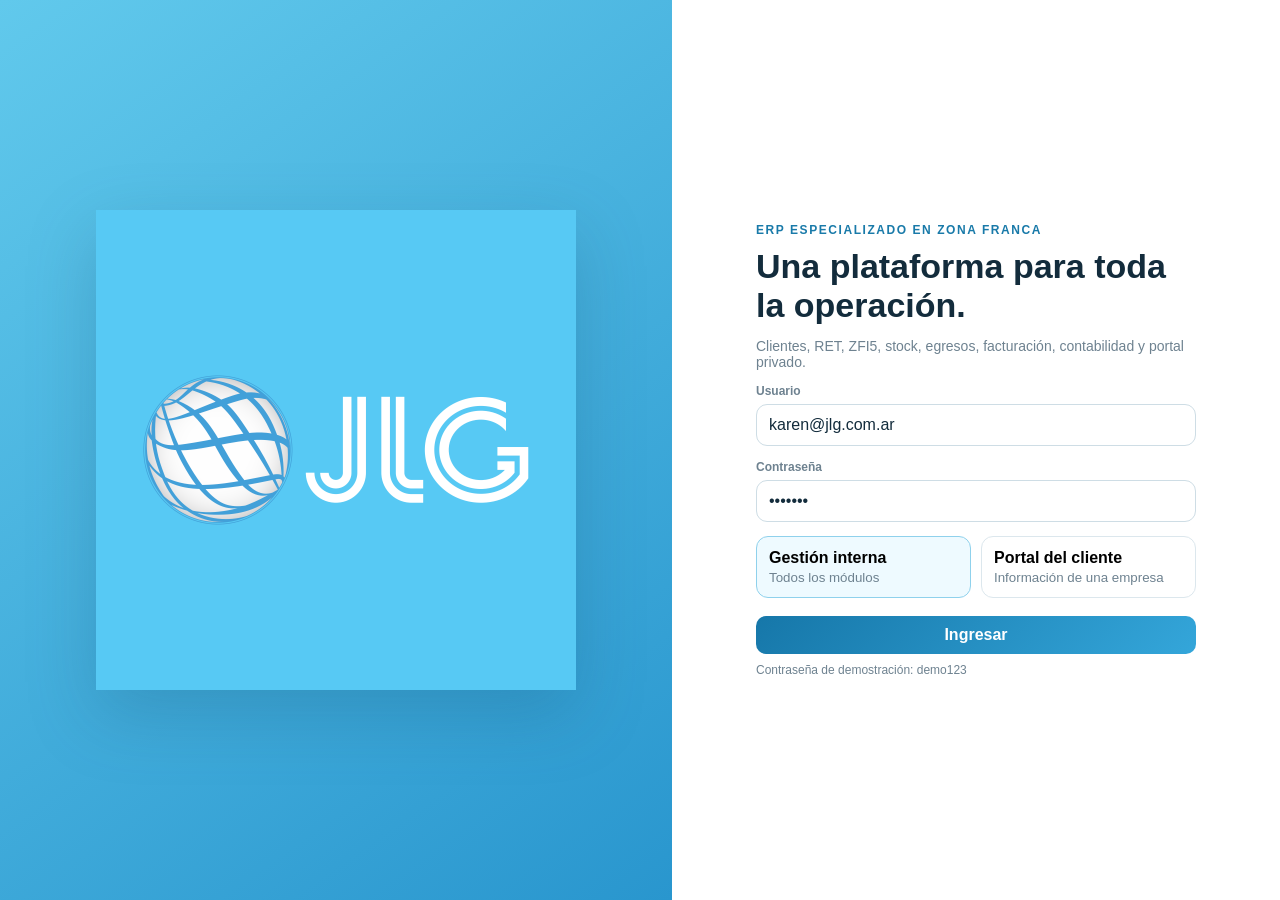
==== commit df2194eb: "Corregir interfaz y restaurar todos los módulos del ERP" ====
--- a/index.html
+++ b/index.html
@@ -6,76 +6,54 @@
 <meta name="theme-color" content="#0b2130">
 <title>JLG Control · ERP Zona Franca</title>
 <style>
-:root{--ink:#132c3c;--navy:#0b2130;--navy2:#12394f;--sky:#57c3e7;--blue:#2f9ed3;--bg:#f4f8fa;--line:#dce7ed;--muted:#6e8290;--green:#248468;--amber:#a96d0b;--red:#b94747;--purple:#6659ad;--shadow:0 10px 28px rgba(18,53,73,.08)}
-*{box-sizing:border-box}html{scroll-behavior:smooth}body{margin:0;background:var(--bg);color:var(--ink);font-family:Inter,Segoe UI,Arial,sans-serif}button,input,select,textarea{font:inherit}.hidden{display:none!important}.muted{color:var(--muted);font-size:14px}.small{font-size:12px}.btn{border:0;border-radius:10px;padding:10px 14px;font-weight:750;cursor:pointer}.btn-primary{background:linear-gradient(135deg,#1677a9,#34a6da);color:#fff}.btn-ghost{background:#fff;border:1px solid #cfe0e8;color:var(--ink)}.btn-soft{background:#e9f7fc;color:#176d9b;text-decoration:none;display:inline-block}.login{min-height:100vh;display:grid;grid-template-columns:1.05fr .95fr;background:#fff}.login-visual{background:linear-gradient(145deg,#61c9ec,#2996ce);display:grid;place-items:center;padding:50px}.login-visual img{width:min(540px,84%);filter:drop-shadow(0 24px 34px rgba(16,66,93,.2))}.login-side{display:grid;place-items:center;padding:34px}.login-box{width:min(440px,100%)}.eyebrow{font-size:12px;letter-spacing:.13em;text-transform:uppercase;color:#197aa9;font-weight:800}.login-box h1{font-size:34px;line-height:1.12;margin:10px 0}.field{margin-top:14px}.field label{display:block;font-size:13px;font-weight:700;margin-bottom:6px}input,select,textarea{width:100%;border:1px solid #cedde5;border-radius:11px;padding:11px 12px;background:#fff;color:var(--ink}.role-grid{display:grid;grid-template-columns:1fr 1fr;gap:10px;margin-top:12px}.role{border:1px solid var(--line);background:#fff;border-radius:12px;padding:12px;text-align:left;cursor:pointer}.role.active{border-color:#8fd1ec;background:#eefaff}.role small{display:block;color:var(--muted);margin-top:3px}.topbar{min-height:70px;background:var(--navy);color:#fff;display:flex;align-items:center;justify-content:space-between;padding:10px 20px}.brand{display:flex;align-items:center;gap:11px}.brand img{width:43px;height:43px;object-fit:cover;border-radius:12px}.brand b,.brand small{display:block}.brand small{opacity:.7}.top-actions{display:flex;align-items:center;gap:9px}.pill{border:1px solid rgba(255,255,255,.25);border-radius:999px;padding:7px 10px;font-size:13px}.notify-pill{position:relative}.notify-pill em{position:absolute;right:-5px;top:-7px;background:#ef6a6a;color:#fff;border-radius:999px;font-size:10px;font-style:normal;padding:2px 5px}.shell{display:grid;grid-template-columns:265px 1fr;min-height:calc(100vh - 70px)}.sidebar{background:#0d2939;color:#d9e9f1;padding:16px 12px}.nav{display:grid;gap:4px}.nav-title,.nav-group{font-size:11px;text-transform:uppercase;letter-spacing:.12em;color:#88a7b8;padding:5px 10px 8px}.nav-group{color:#6f91a3;padding-top:15px;padding-bottom:3px}.nav button,.nav a{border:0;background:transparent;color:#c8dbe5;text-align:left;border-radius:9px;padding:10px 11px;text-decoration:none;font-size:14px;cursor:pointer}.nav button:hover,.nav a:hover{background:rgba(255,255,255,.06)}.nav button.active{background:rgba(87,195,231,.18);color:#fff;font-weight:750;border-left:3px solid var(--sky)}.main{padding:23px;min-width:0}.screen{display:none}.screen.active{display:block}.page-head{display:flex;justify-content:space-between;align-items:flex-end;gap:14px;margin-bottom:18px}.page-head h1{margin:0;font-size:25px}.page-head p{margin:4px 0 0}.head-actions{display:flex;align-items:end;gap:9px;flex-wrap:wrap}.select-box{min-width:280px}.select-box label{display:block;font-size:11px;font-weight:800;color:var(--muted);margin:0 0 5px;text-transform:uppercase;letter-spacing:.06em}.kpis{display:grid;grid-template-columns:repeat(4,1fr);gap:13px}.kpi,.card{background:#fff;border:1px solid var(--line);border-radius:15px;box-shadow:var(--shadow)}.kpi{padding:16px}.kpi-label{font-size:12px;color:var(--muted)}.kpi-value{font-size:27px;font-weight:800;margin:6px 0 2px}.card{padding:16px}.card h2{margin:0 0 8px;font-size:18px}.card h3{margin:0 0 6px;font-size:15px}.grid2{display:grid;grid-template-columns:1.15fr .85fr;gap:14px;margin-top:14px}.grid3{display:grid;grid-template-columns:repeat(3,1fr);gap:12px;margin-top:14px}.table-wrap{overflow:auto;margin-top:13px;border:1px solid #e5edf2;border-radius:12px;max-height:560px}table{width:100%;border-collapse:collapse;font-size:13px;background:#fff}th,td{padding:10px 11px;border-bottom:1px solid #e6eef2;text-align:left;white-space:nowrap}th{background:#f5fafc;color:#526a78;font-size:12px;position:sticky;top:0}tbody tr:hover{background:#f8fbfd}.badge{display:inline-flex;padding:5px 9px;border-radius:999px;font-size:11px;font-weight:800}.b-ok{background:#e7f5ef;color:var(--green)}.b-warn{background:#fff3dd;color:var(--amber)}.b-info{background:#e8f6fc;color:#176d9b}.b-bad{background:#fbe9e9;color:var(--red)}.b-purple{background:#eeebfb;color:var(--purple)}.toolbar{display:flex;gap:8px;flex-wrap:wrap;margin-top:13px}.filters{display:grid;grid-template-columns:2fr 1fr auto;gap:9px;margin:14px 0}.client-hero{background:linear-gradient(115deg,#0c2b3c,#176d9b);color:#fff;border-radius:16px;padding:18px;display:flex;justify-content:space-between;align-items:center;gap:14px}.client-hero .muted{color:rgba(255,255,255,.72)}.notice{padding:13px;border-radius:11px;background:#fff4df;border:1px solid #efd79e;color:#79540e}.success{padding:13px;border-radius:11px;background:#e7f5ef;border:1px solid #bde0d3;color:#17634c}.pagination{display:flex;align-items:center;justify-content:space-between;gap:12px;margin-top:12px}.empty{padding:30px;text-align:center;color:var(--muted)}.list{display:grid;gap:10px;margin-top:12px}.list-row{display:flex;justify-content:space-between;align-items:flex-start;gap:12px;padding-bottom:10px;border-bottom:1px solid #eaf0f4}.list-row:last-child{border-bottom:0}.module-card{background:#fff;border:1px solid var(--line);border-radius:14px;padding:15px;box-shadow:var(--shadow)}.module-card .icon{width:38px;height:38px;border-radius:11px;background:#eaf7fc;color:#176d9b;display:grid;place-items:center;font-size:18px;margin-bottom:10px}.module-card p{margin:5px 0 0;color:var(--muted);font-size:12px}.form-grid{display:grid;grid-template-columns:repeat(2,1fr);gap:12px}.banner{background:linear-gradient(115deg,#0c2b3c,#176d9b);color:#fff;border-radius:15px;padding:16px;display:flex;justify-content:space-between;align-items:center;gap:12px}.banner .muted{color:rgba(255,255,255,.72)}.feedback{font-size:13px;margin-top:10px}.bell-row{display:grid;grid-template-columns:auto 1fr auto;gap:12px;align-items:start;padding:13px 0;border-bottom:1px solid #eaf0f4}.bell-row:last-child{border-bottom:0}.bell-icon{width:36px;height:36px;border-radius:10px;background:#eaf7fc;display:grid;place-items:center}.unread{background:#f4fbfe;border-radius:11px;padding-left:8px;padding-right:8px}.only-internal{}
-@media(max-width:1050px){.shell{grid-template-columns:1fr}.sidebar{padding:10px}.nav{grid-template-columns:repeat(5,1fr)}.nav-group{display:none}.kpis,.grid3{grid-template-columns:repeat(2,1fr)}.grid2{grid-template-columns:1fr}}
-@media(max-width:680px){.login{grid-template-columns:1fr}.login-visual{display:none}.role-grid,.kpis,.grid3,.filters,.nav,.form-grid{grid-template-columns:1fr}.topbar{align-items:flex-start}.top-actions{flex-wrap:wrap;justify-content:flex-end}.page-head,.client-hero,.banner{flex-direction:column;align-items:flex-start}.head-actions,.select-box{width:100%;min-width:0}.main{padding:13px}}
+:root{--ink:#132c3c;--navy:#0b2130;--sky:#57c3e7;--blue:#2f9ed3;--bg:#f4f8fa;--line:#dce7ed;--muted:#6e8290;--green:#248468;--amber:#a96d0b;--red:#b94747;--purple:#6659ad;--shadow:0 10px 28px rgba(18,53,73,.08)}
+*{box-sizing:border-box}body{margin:0;background:var(--bg);color:var(--ink);font-family:Inter,Segoe UI,Arial,sans-serif}button,input,select{font:inherit}.hidden{display:none!important}.muted{color:var(--muted);font-size:14px}.small{font-size:12px}.btn{border:0;border-radius:10px;padding:10px 14px;font-weight:750;cursor:pointer}.primary{background:linear-gradient(135deg,#1677a9,#34a6da);color:#fff}.ghost{background:#fff;border:1px solid #cfe0e8;color:var(--ink)}.soft{background:#e9f7fc;color:#176d9b}.login{min-height:100vh;display:grid;grid-template-columns:1.05fr .95fr;background:#fff}.visual{background:linear-gradient(145deg,#61c9ec,#2996ce);display:grid;place-items:center;padding:50px}.visual img{width:min(540px,84%);filter:drop-shadow(0 24px 34px rgba(16,66,93,.2))}.login-side{display:grid;place-items:center;padding:34px}.login-box{width:min(440px,100%)}.eyebrow{font-size:12px;letter-spacing:.13em;text-transform:uppercase;color:#197aa9;font-weight:800}.login h1{font-size:34px;line-height:1.12;margin:10px 0}.field{margin-top:14px}.field label,.select-box label{display:block;font-size:12px;font-weight:800;margin-bottom:6px;color:var(--muted)}input,select{width:100%;border:1px solid #cedde5;border-radius:11px;padding:11px 12px;background:#fff;color:var(--ink)}.roles{display:grid;grid-template-columns:1fr 1fr;gap:10px;margin-top:14px}.role{border:1px solid var(--line);background:#fff;border-radius:12px;padding:12px;text-align:left;cursor:pointer}.role.active{border-color:#8fd1ec;background:#eefaff}.role small{display:block;color:var(--muted);margin-top:3px}.topbar{min-height:70px;background:var(--navy);color:#fff;display:flex;align-items:center;justify-content:space-between;padding:10px 20px}.brand{display:flex;align-items:center;gap:11px}.brand img{width:43px;height:43px;object-fit:cover;border-radius:12px}.brand b,.brand small{display:block}.brand small{opacity:.7}.top-actions{display:flex;align-items:center;gap:9px;flex-wrap:wrap}.pill{border:1px solid rgba(255,255,255,.25);border-radius:999px;padding:7px 10px;font-size:13px}.notify{position:relative}.notify em{position:absolute;right:-5px;top:-7px;background:#ef6a6a;color:#fff;border-radius:999px;font-size:10px;font-style:normal;padding:2px 5px}.shell{display:grid;grid-template-columns:270px 1fr;min-height:calc(100vh - 70px)}.sidebar{background:#0d2939;color:#d9e9f1;padding:16px 12px}.nav{display:grid;gap:4px}.nav-title,.group{font-size:11px;text-transform:uppercase;letter-spacing:.12em;color:#88a7b8;padding:5px 10px 8px}.group{color:#6f91a3;padding-top:15px;padding-bottom:3px}.nav button,.nav a{border:0;background:transparent;color:#c8dbe5;text-align:left;border-radius:9px;padding:10px 11px;text-decoration:none;font-size:14px;cursor:pointer}.nav button:hover,.nav a:hover{background:rgba(255,255,255,.06)}.nav button.active{background:rgba(87,195,231,.18);color:#fff;font-weight:750;border-left:3px solid var(--sky)}.main{padding:23px;min-width:0}.page-head{display:flex;justify-content:space-between;align-items:flex-end;gap:14px;margin-bottom:18px}.page-head h1{margin:0;font-size:25px}.page-head p{margin:4px 0 0}.head-actions{display:flex;align-items:end;gap:9px;flex-wrap:wrap}.select-box{min-width:290px}.kpis{display:grid;grid-template-columns:repeat(4,1fr);gap:13px}.kpi,.card,.module{background:#fff;border:1px solid var(--line);border-radius:15px;box-shadow:var(--shadow)}.kpi{padding:16px}.kpi-label{font-size:12px;color:var(--muted)}.value{font-size:27px;font-weight:800;margin:6px 0 2px}.card{padding:16px}.card h2{font-size:18px;margin:0 0 8px}.grid2{display:grid;grid-template-columns:1.15fr .85fr;gap:14px;margin-top:14px}.grid3{display:grid;grid-template-columns:repeat(3,1fr);gap:12px;margin-top:14px}.module{padding:15px}.module .icon{width:38px;height:38px;border-radius:11px;background:#eaf7fc;color:#176d9b;display:grid;place-items:center;font-size:18px;margin-bottom:10px}.module p{margin:5px 0 0;color:var(--muted);font-size:12px}.hero{background:linear-gradient(115deg,#0c2b3c,#176d9b);color:#fff;border-radius:15px;padding:17px;display:flex;justify-content:space-between;align-items:center;gap:12px}.hero .muted{color:rgba(255,255,255,.72)}.badge{display:inline-flex;padding:5px 9px;border-radius:999px;font-size:11px;font-weight:800}.ok{background:#e7f5ef;color:var(--green)}.warn{background:#fff3dd;color:var(--amber)}.info{background:#e8f6fc;color:#176d9b}.bad{background:#fbe9e9;color:var(--red)}.purple{background:#eeebfb;color:var(--purple)}.table-wrap{overflow:auto;margin-top:13px;border:1px solid #e5edf2;border-radius:12px;max-height:560px}table{width:100%;border-collapse:collapse;font-size:13px;background:#fff}th,td{padding:10px 11px;border-bottom:1px solid #e6eef2;text-align:left;white-space:nowrap}th{background:#f5fafc;color:#526a78;font-size:12px;position:sticky;top:0}tbody tr:hover{background:#f8fbfd}.toolbar{display:flex;gap:8px;flex-wrap:wrap;margin-top:13px}.filters{display:grid;grid-template-columns:2fr 1fr auto;gap:9px;margin:14px 0}.list{display:grid;gap:10px;margin-top:12px}.row{display:flex;justify-content:space-between;align-items:flex-start;gap:12px;padding-bottom:10px;border-bottom:1px solid #eaf0f4}.row:last-child{border-bottom:0}.notice{padding:13px;border-radius:11px;background:#fff4df;border:1px solid #efd79e;color:#79540e}.success{padding:13px;border-radius:11px;background:#e7f5ef;border:1px solid #bde0d3;color:#17634c}.pagination{display:flex;align-items:center;justify-content:space-between;gap:12px;margin-top:12px}.empty{padding:30px;text-align:center;color:var(--muted)}.form-grid{display:grid;grid-template-columns:repeat(2,1fr);gap:12px}.notification{display:grid;grid-template-columns:auto 1fr auto;gap:12px;align-items:start;padding:13px;border-bottom:1px solid #eaf0f4}.notification:last-child{border-bottom:0}.notification.unread{background:#f4fbfe;border-radius:10px}.bell{width:36px;height:36px;border-radius:10px;background:#eaf7fc;display:grid;place-items:center}
+@media(max-width:1050px){.shell{grid-template-columns:1fr}.sidebar{padding:10px}.nav{grid-template-columns:repeat(5,1fr)}.group{display:none}.kpis,.grid3{grid-template-columns:repeat(2,1fr)}.grid2{grid-template-columns:1fr}}
+@media(max-width:680px){.login{grid-template-columns:1fr}.visual{display:none}.roles,.kpis,.grid3,.filters,.nav,.form-grid{grid-template-columns:1fr}.topbar{align-items:flex-start}.page-head,.hero{flex-direction:column;align-items:flex-start}.head-actions,.select-box{width:100%;min-width:0}.main{padding:13px}}
 </style>
 </head>
 <body>
 <section id="login" class="login">
-  <div class="login-visual"><img src="jlg-logo.png" alt="Logo JLG"></div>
+  <div class="visual"><img src="jlg-logo.png" alt="Logo JLG"></div>
   <div class="login-side"><div class="login-box">
     <div class="eyebrow">ERP especializado en Zona Franca</div>
     <h1>Una plataforma para toda la operación.</h1>
-    <p class="muted">Clientes, RET, ZFI5, stock, egresos, facturación, contabilidad y portal privado en un único sistema.</p>
-    <div class="field"><label>Usuario</label><input id="loginUser" value="karen@jlg.com.ar"></div>
-    <div class="field"><label>Contraseña</label><input id="loginPass" type="password" value="demo123"></div>
-    <div class="role-grid"><button id="roleInternal" class="role active"><b>Gestión interna</b><small>Operaciones, administración y gerencia</small></button><button id="roleClient" class="role"><b>Portal del cliente</b><small>Stock, operaciones y documentos propios</small></button></div>
-    <div id="clientChooser" class="field hidden"><label>Seleccionar cliente</label><select id="loginClient"></select></div>
-    <button id="loginBtn" class="btn btn-primary" style="width:100%;margin-top:18px">Ingresar</button>
+    <p class="muted">Clientes, RET, ZFI5, stock, egresos, facturación, contabilidad y portal privado.</p>
+    <div class="field"><label>Usuario</label><input value="karen@jlg.com.ar"></div>
+    <div class="field"><label>Contraseña</label><input id="password" type="password" value="demo123"></div>
+    <div class="roles"><button id="internalRole" class="role active"><b>Gestión interna</b><small>Todos los módulos</small></button><button id="clientRole" class="role"><b>Portal del cliente</b><small>Información de una empresa</small></button></div>
+    <div id="loginClientBox" class="field hidden"><label>Seleccionar cliente</label><select id="loginClient"></select></div>
+    <button id="loginButton" class="btn primary" style="width:100%;margin-top:18px">Ingresar</button>
     <div class="muted small" style="margin-top:9px">Contraseña de demostración: demo123</div>
   </div></div>
 </section>
 <section id="app" class="hidden">
-<header class="topbar"><div class="brand"><img src="jlg-logo.png" alt="JLG"><div><b>JLG Control</b><small id="environment">Gestión interna</small></div></div><div class="top-actions"><button class="btn btn-ghost notify-pill" data-screen="notificaciones">🔔 Notificaciones <em id="notificationCount">4</em></button><span id="userPill" class="pill">Karen · Administradora</span><button id="switchRole" class="btn btn-ghost">Cambiar perfil</button><button id="logout" class="btn btn-ghost">Salir</button></div></header>
+<header class="topbar"><div class="brand"><img src="jlg-logo.png" alt="JLG"><div><b>JLG Control</b><small id="environment">Gestión interna</small></div></div><div class="top-actions"><button class="btn ghost notify" data-module="notificaciones">🔔 Notificaciones <em id="noticeCount">4</em></button><span id="userPill" class="pill">Karen · Administradora</span><button id="changeRole" class="btn ghost">Cambiar perfil</button><button id="logout" class="btn ghost">Salir</button></div></header>
 <div class="shell">
-<aside class="sidebar"><div class="nav">
-  <div class="nav-title">Gestión interna</div>
-  <div class="nav-group">Operaciones</div>
-  <button class="active" data-screen="dashboard">⌂ Inicio</button>
-  <button data-screen="clientes">◉ Clientes y contratos</button>
-  <button data-screen="ingresos">⇩ Ingresos RET</button>
-  <button data-screen="stock">▦ Stock e inventario</button>
-  <button data-screen="egresos">⇧ Egresos y reexpediciones</button>
-  <button data-screen="operaciones">⇄ Operaciones / ZFI5</button>
-  <div class="nav-group only-internal">Administración</div>
-  <button class="only-internal" data-screen="facturacion">$ Facturación</button>
-  <button class="only-internal" data-screen="cuentas">≋ Cuentas corrientes</button>
-  <button class="only-internal" data-screen="proveedores">▣ Proveedores y OP</button>
-  <button class="only-internal" data-screen="tesoreria">◆ Tesorería</button>
-  <div class="nav-group">Gestión</div>
-  <button data-screen="notificaciones">🔔 Notificaciones</button>
-  <button class="only-internal" data-screen="rezago">⚑ Mercadería en rezago</button>
-  <button class="only-internal" data-screen="contabilidad">∑ Contabilidad</button>
-  <button class="only-internal" data-screen="tarifas">% Tarifas</button>
-  <button class="only-internal" data-screen="reportes">▥ Reportes</button>
-  <button class="only-internal" data-screen="seguridad">⚙ Usuarios y auditoría</button>
+<aside class="sidebar"><div id="nav" class="nav">
+  <div class="nav-title">JLG Control</div>
+  <div class="group">Operaciones</div>
+  <button class="active" data-module="inicio">⌂ Inicio</button>
+  <button data-module="clientes">◉ Clientes y contratos</button>
+  <button data-module="ingresos">⇩ Ingresos RET</button>
+  <button data-module="stock">▦ Stock e inventario</button>
+  <button data-module="egresos">⇧ Egresos y reexpediciones</button>
+  <button data-module="operaciones">⇄ Operaciones / ZFI5</button>
+  <div class="group internal-only">Administración</div>
+  <button class="internal-only" data-module="facturacion">$ Facturación</button>
+  <button class="internal-only" data-module="cuentas">≋ Cuentas corrientes</button>
+  <button class="internal-only" data-module="proveedores">▣ Proveedores y OP</button>
+  <button class="internal-only" data-module="tesoreria">◆ Tesorería</button>
+  <div class="group">Gestión</div>
+  <button data-module="notificaciones">🔔 Notificaciones</button>
+  <button class="internal-only" data-module="rezago">⚑ Mercadería en rezago</button>
+  <button class="internal-only" data-module="contabilidad">∑ Contabilidad</button>
+  <button class="internal-only" data-module="tarifas">% Tarifas</button>
+  <button class="internal-only" data-module="reportes">▥ Reportes</button>
+  <button class="internal-only" data-module="seguridad">⚙ Usuarios y auditoría</button>
   <a href="sistema-integral.html">▤ Alcance funcional</a>
 </div></aside>
-<main class="main">
-<section id="dashboard" class="screen active">
-  <div class="page-head"><div><h1 id="dashboardTitle">Panel operativo</h1><p id="dashboardSub" class="muted">Estado general de clientes, operaciones y administración.</p></div><div class="head-actions"><div class="select-box"><label>Cliente activo</label><select id="homeClient"></select></div><button id="openSelectedClient" class="btn btn-primary">Abrir cliente</button></div></div>
-  <div class="kpis"><div class="kpi"><div class="kpi-label">Clientes cargados</div><div id="clientCount" class="kpi-value">—</div><div class="muted small">Selector centralizado</div></div><div class="kpi"><div class="kpi-label">Registros del cliente</div><div id="homeRecords" class="kpi-value">—</div></div><div class="kpi"><div class="kpi-label">Unidades disponibles</div><div id="homeUnits" class="kpi-value">—</div></div><div class="kpi"><div class="kpi-label">m³ disponibles</div><div id="homeM3" class="kpi-value">—</div></div></div>
-  <div class="grid2"><div class="card"><h2>Cliente seleccionado</h2><div id="homeClientCard" class="client-hero" style="margin-top:13px"></div></div><div class="card"><h2>Alertas generales</h2><div class="list"><div class="list-row"><span>Documentación próxima a vencer</span><span class="badge b-warn">3</span></div><div class="list-row"><span>Operaciones por validar</span><span class="badge b-info">5</span></div><div class="list-row"><span>Facturas pendientes</span><span class="badge b-bad">4</span></div><div class="list-row"><span>Notificaciones sin leer</span><span id="dashNotifications" class="badge b-purple">4</span></div></div></div></div>
-  <div class="grid3"><article class="module-card"><div class="icon">⇩</div><b>Ingresos RET</b><p>Carga de C.RET e I.RET, validación y generación de stock.</p></article><article class="module-card"><div class="icon">⇧</div><b>Egresos</b><p>ZFE1/ZFTR, retiros parciales y control de saldos.</p></article><article class="module-card"><div class="icon">$</div><b>Facturación</b><p>Almacenaje, seguro, manipuleo, notas y cuenta corriente.</p></article><article class="module-card"><div class="icon">∑</div><b>Contabilidad</b><p>Asientos, IVA, bancos, caja y resultados.</p></article><article class="module-card"><div class="icon">🔔</div><b>Notificaciones</b><p>Vencimientos, pendientes operativos y alertas administrativas.</p></article><article class="module-card"><div class="icon">▥</div><b>Reportes</b><p>Inventario, movimientos, facturación y trazabilidad.</p></article></div>
-</section>
-<section id="clientes" class="screen"><div class="page-head"><div><h1>Clientes y contratos</h1><p class="muted">Ficha, documentación, matrícula, disposición y vigencias.</p></div><div class="head-actions"><div class="select-box"><label>Seleccionar cliente</label><select id="clientSelect"></select></div><button class="btn btn-primary">Nuevo cliente</button></div></div><div id="clientDetail" class="card"></div></section>
-<section id="ingresos" class="screen"><div class="page-head"><div><h1>Ingresos RET</h1><p class="muted">Importación documental y generación del stock.</p></div><div class="head-actions"><div class="select-box"><label>Cliente</label><select id="incomeClient"></select></div><button id="scanRet" class="btn btn-primary">Buscar C.RET + I.RET</button></div></div><div class="kpis"><div class="kpi"><div class="kpi-label">Archivos detectados</div><div id="filesMetric" class="kpi-value">10</div></div><div class="kpi"><div class="kpi-label">Pares válidos</div><div id="pairsMetric" class="kpi-value">5</div></div><div class="kpi"><div class="kpi-label">Pendientes de validar</div><div class="kpi-value">3</div></div><div class="kpi"><div class="kpi-label">Con inconsistencias</div><div class="kpi-value">1</div></div></div><div id="incomeContent" class="card" style="margin-top:14px"></div><div id="incomeFeedback" class="feedback"></div></section>
-<section id="stock" class="screen"><div class="page-head"><div><h1>Stock e inventario</h1><p class="muted">Consulta por cliente, tránsito, artículo y estado.</p></div><div class="head-actions"><div class="select-box"><label>Seleccionar cliente</label><select id="stockClient"></select></div><a id="egtFullLink" class="btn btn-primary" href="stock-egt.html">Vista completa EGT</a></div></div><div class="filters"><input id="stockSearch" placeholder="Buscar tránsito, artículo o marca"><select id="stockStatus"><option value="">Todos los estados</option><option value="activo">Con saldo</option><option value="sin">Sin saldo</option></select><button id="applyFilter" class="btn btn-primary">Buscar</button></div><div class="kpis"><div class="kpi"><div class="kpi-label">Registros mostrados</div><div id="stockCount" class="kpi-value">—</div></div><div class="kpi"><div class="kpi-label">Con saldo</div><div id="stockActive" class="kpi-value">—</div></div><div class="kpi"><div class="kpi-label">Unidades disponibles</div><div id="stockUnits" class="kpi-value">—</div></div><div class="kpi"><div class="kpi-label">m³ disponibles</div><div id="stockVolume" class="kpi-value">—</div></div></div><div class="card" style="margin-top:14px"><div class="table-wrap"><table><thead><tr><th>Cliente</th><th>Estado</th><th>ZFI5</th><th>Tránsito</th><th>Fecha</th><th>Artículo</th><th>Marca/modelo</th><th>Bultos</th><th>Saldo bultos</th><th>Unidades</th><th>Saldo unidades</th><th>m³</th><th>Saldo m³</th></tr></thead><tbody id="stockBody"></tbody></table></div><div class="pagination"><span id="pageInfo" class="muted"></span><div><button id="prev" class="btn btn-ghost">Anterior</button> <button id="next" class="btn btn-ghost">Siguiente</button> <button id="downloadCsv" class="btn btn-soft">Descargar CSV</button></div></div></div></section>
-<section id="egresos" class="screen"><div class="page-head"><div><h1>Egresos y reexpediciones</h1><p class="muted">ZFE1/ZFTR, retiros parciales, stock y confirmación.</p></div><div class="head-actions"><div class="select-box"><label>Cliente</label><select id="withdrawClient"></select></div><button class="btn btn-primary">Nuevo egreso</button></div></div><div id="withdrawContent" class="grid2"></div><div id="withdrawFeedback" class="feedback"></div></section>
-<section id="operaciones" class="screen"><div class="page-head"><div><h1>Operaciones y ZFI5</h1><p class="muted">Relación entre ingresos, tránsitos, stock y egresos.</p></div><div class="select-box"><label>Seleccionar cliente</label><select id="operationsClient"></select></div></div><div id="operationsContent" class="card"></div></section>
-<section id="facturacion" class="screen only-internal"><div class="page-head"><div><h1>Facturación</h1><p class="muted">Almacenaje, seguro, manipuleo, ingresos, egresos y ajustes.</p></div><div class="head-actions"><div class="select-box"><label>Cliente</label><select id="billingClient"></select></div><button id="newInvoice" class="btn btn-primary">Nueva liquidación</button></div></div><div id="billingContent"></div><div id="billingFeedback" class="feedback"></div></section>
-<section id="cuentas" class="screen only-internal"><div class="page-head"><div><h1>Cuentas corrientes</h1><p class="muted">Facturas, recibos, pagos, saldos e intereses.</p></div><div class="select-box"><label>Cliente</label><select id="accountClient"></select></div></div><div id="accountContent" class="card"></div></section>
-<section id="proveedores" class="screen only-internal"><div class="page-head"><div><h1>Proveedores y órdenes de pago</h1><p class="muted">Facturas recibidas, vencimientos, retenciones y pagos.</p></div><button class="btn btn-primary">Nueva orden de pago</button></div><div class="kpis"><div class="kpi"><div class="kpi-label">Facturas pendientes</div><div class="kpi-value">12</div></div><div class="kpi"><div class="kpi-label">A vencer esta semana</div><div class="kpi-value">4</div></div><div class="kpi"><div class="kpi-label">Órdenes preparadas</div><div class="kpi-value">3</div></div><div class="kpi"><div class="kpi-label">Pagado este mes</div><div class="kpi-value">$ 8,4 M</div></div></div><div class="card" style="margin-top:14px"><div class="table-wrap"><table><tr><th>Proveedor</th><th>Comprobante</th><th>Concepto</th><th>Vencimiento</th><th>Importe</th><th>Estado</th></tr><tr><td>Concesionario ZFLP</td><td>FC A 0003-01452</td><td>Canon y servicios</td><td>30/07/2026</td><td>$ 2.450.000</td><td><span class="badge b-warn">A programar</span></td></tr><tr><td>Murúa</td><td>FC A 0008-00918</td><td>Playa operativa</td><td>02/08/2026</td><td>USD 4.320</td><td><span class="badge b-info">Revisada</span></td></tr></table></div></div></section>
-<section id="tesoreria" class="screen only-internal"><div class="page-head"><div><h1>Tesorería</h1><p class="muted">Caja, bancos, gastos operativos y conciliación.</p></div><button class="btn btn-primary">Registrar movimiento</button></div><div class="grid3"><div class="module-card"><div class="icon">$</div><b>Caja</b><p>Saldo disponible y movimientos diarios.</p><h2>$ 1.280.000</h2></div><div class="module-card"><div class="icon">▣</div><b>Bancos</b><p>Transferencias y conciliaciones pendientes.</p><h2>6 cuentas</h2></div><div class="module-card"><div class="icon">◆</div><b>Gastos operativos</b><p>Combustible, peajes, viáticos e insumos.</p><h2>18 este mes</h2></div></div><div class="card" style="margin-top:14px"><div class="table-wrap"><table><tr><th>Fecha</th><th>Concepto</th><th>Medio</th><th>Centro de costo</th><th>Importe</th><th>Estado</th></tr><tr><td>24/07/2026</td><td>Combustible</td><td>Tarjeta</td><td>Operaciones</td><td>$ 145.000</td><td><span class="badge b-ok">Aprobado</span></td></tr><tr><td>24/07/2026</td><td>Peajes</td><td>Efectivo</td><td>Transporte</td><td>$ 38.400</td><td><span class="badge b-warn">A rendir</span></td></tr></table></div></div></section>
-<section id="notificaciones" class="screen"><div class="page-head"><div><h1>Notificaciones</h1><p class="muted">Alertas operativas, documentales, comerciales y administrativas.</p></div><div class="head-actions"><div class="select-box"><label>Cliente</label><select id="notificationClient"></select></div><button id="markAllRead" class="btn btn-primary">Marcar todas como leídas</button></div></div><div id="notificationsContent" class="card"></div></section>
-<section id="rezago" class="screen only-internal"><div class="page-head"><div><h1>Mercadería en rezago</h1><p class="muted">Casos bloqueados, documentos judiciales y seguimiento.</p></div><button class="btn btn-primary">Nuevo expediente</button></div><div class="card"><div class="table-wrap"><table><tr><th>Cliente</th><th>Mercadería</th><th>Documento</th><th>Fecha</th><th>Estado</th></tr><tr><td>Cliente de demostración</td><td>Partida inmovilizada</td><td>Resolución adjunta</td><td>18/07/2026</td><td><span class="badge b-bad">Bloqueado</span></td></tr></table></div><div class="notice" style="margin-top:14px"><b>Control:</b> toda modificación queda registrada y la mercadería no puede ser retirada mientras mantenga estado de rezago.</div></div></section>
-<section id="contabilidad" class="screen only-internal"><div class="page-head"><div><h1>Contabilidad</h1><p class="muted">Asientos, IVA, bancos, caja, cuentas y resultados.</p></div><button class="btn btn-primary">Nuevo asiento</button></div><div class="kpis"><div class="kpi"><div class="kpi-label">Asientos del mes</div><div class="kpi-value">148</div></div><div class="kpi"><div class="kpi-label">Pendientes de imputar</div><div class="kpi-value">6</div></div><div class="kpi"><div class="kpi-label">Débito fiscal</div><div class="kpi-value">$ 9,8 M</div></div><div class="kpi"><div class="kpi-label">Crédito fiscal</div><div class="kpi-value">$ 6,1 M</div></div></div><div class="grid2"><div class="card"><h2>Últimos asientos</h2><div class="table-wrap"><table><tr><th>Número</th><th>Fecha</th><th>Origen</th><th>Debe</th><th>Haber</th></tr><tr><td>000148</td><td>24/07/2026</td><td>Factura cliente</td><td>$ 1.240.000</td><td>$ 1.240.000</td></tr><tr><td>000147</td><td>24/07/2026</td><td>Orden de pago</td><td>$ 890.000</td><td>$ 890.000</td></tr></table></div></div><div class="card"><h2>Controles</h2><div class="list"><div class="list-row"><span>Asientos balanceados</span><span class="badge b-ok">Correcto</span></div><div class="list-row"><span>Comprobantes sin asiento</span><span class="badge b-warn">6</span></div><div class="list-row"><span>Conciliación bancaria</span><span class="badge b-info">En proceso</span></div></div></div></div></section>
-<section id="tarifas" class="screen only-internal"><div class="page-head"><div><h1>Tarifas y condiciones comerciales</h1><p class="muted">Precios generales, acuerdos particulares y vigencias.</p></div><div class="select-box"><label>Cliente</label><select id="rateClient"></select></div></div><div id="rateContent" class="grid2"></div></section>
-<section id="reportes" class="screen only-internal"><div class="page-head"><div><h1>Reportes</h1><p class="muted">Información operativa, comercial, administrativa y contable.</p></div><button class="btn btn-primary">Generar reporte</button></div><div class="grid3"><article class="module-card"><div class="icon">▦</div><b>Inventario por cliente</b><p>Stock, saldos, bultos, unidades, m³ y antigüedad.</p></article><article class="module-card"><div class="icon">⇄</div><b>Movimientos</b><p>Ingresos, egresos y trazabilidad documental.</p></article><article class="module-card"><div class="icon">$</div><b>Facturación</b><p>Conceptos, períodos, notas y pendiente de facturar.</p></article><article class="module-card"><div class="icon">≋</div><b>Morosidad</b><p>Saldos vencidos, pagos parciales e intereses.</p></article><article class="module-card"><div class="icon">∑</div><b>Contabilidad</b><p>IVA, bancos, caja, cuentas y resultados.</p></article><article class="module-card"><div class="icon">⚙</div><b>Auditoría</b><p>Usuarios, fechas, cambios y operaciones sensibles.</p></article></div></section>
-<section id="seguridad" class="screen only-internal"><div class="page-head"><div><h1>Usuarios y auditoría</h1><p class="muted">Roles, permisos, accesos y trazabilidad.</p></div><button class="btn btn-primary">Nuevo usuario</button></div><div class="grid2"><div class="card"><h2>Usuarios</h2><div class="table-wrap"><table><tr><th>Usuario</th><th>Rol</th><th>Último acceso</th><th>Estado</th></tr><tr><td>Karen Ayala</td><td>Administradora</td><td>24/07/2026 16:20</td><td><span class="badge b-ok">Activo</span></td></tr><tr><td>Operaciones JLG</td><td>Operador</td><td>24/07/2026 15:48</td><td><span class="badge b-ok">Activo</span></td></tr><tr><td>Portal EGT</td><td>Cliente</td><td>23/07/2026 11:12</td><td><span class="badge b-info">Portal</span></td></tr></table></div></div><div class="card"><h2>Últimos eventos</h2><div class="list"><div class="list-row"><div><b>Consulta de stock EGT</b><div class="muted small">Karen · 24/07/2026 16:20</div></div><span class="badge b-info">Lectura</span></div><div class="list-row"><div><b>Modificación de tarifa</b><div class="muted small">Administración · 24/07/2026 14:02</div></div><span class="badge b-warn">Cambio</span></div><div class="list-row"><div><b>Confirmación de egreso</b><div class="muted small">Operaciones · 24/07/2026 12:31</div></div><span class="badge b-ok">Confirmado</span></div></div></div></div></section>
-</main>
+<main class="main"><div id="view"></div></main>
 </div>
 </section>
 <script>window.EGT=[];</script>
@@ -84,37 +62,37 @@
 const $=id=>document.getElementById(id),fmt=n=>new Intl.NumberFormat('es-AR',{maximumFractionDigits:3}).format(Number(n)||0);
 const clients={EGT:{name:'EGT ARGENTINA S.A.',code:'No informado',cuit:'No informado',status:'Stock cargado',kind:'egt'},Yamaha:{name:'YAMAHA MOTOR ARGENTINA S.A.',code:'10161',cuit:'30-68723475-4',status:'Habilitado',kind:'sample'},ZMG:{name:'ZMG ARGENTINA S.R.L.',code:'22237',cuit:'30-71037617-0',status:'Observado',kind:'empty'},Ferrum:{name:'FERRUM S.A.',code:'—',cuit:'—',status:'Cliente',kind:'empty'},Cetrogar:{name:'CETROGAR S.A.',code:'—',cuit:'—',status:'Cliente',kind:'empty'},Mondial:{name:'MONDIAL',code:'—',cuit:'—',status:'Cliente',kind:'empty'},MRT:{name:'METALÚRGICA RÍO TERCERO S.A.',code:'—',cuit:'—',status:'Cliente',kind:'empty'},OTR:{name:'OTR MAX',code:'—',cuit:'—',status:'Cliente',kind:'empty'},Syensqo:{name:'SYENSQO ARGENTINA S.A.',code:'—',cuit:'—',status:'Cliente',kind:'empty'},Prevent:{name:'PREVENT GAS',code:'—',cuit:'—',status:'Cliente',kind:'empty'},Lilus:{name:'LILUS',code:'—',cuit:'—',status:'Cliente',kind:'empty'},Pampa:{name:'PAMPA',code:'—',cuit:'—',status:'Cliente',kind:'empty'},Logexpor:{name:'LOGEXPOR',code:'—',cuit:'—',status:'Cliente',kind:'empty'},Bracol:{name:'BRACOL',code:'—',cuit:'—',status:'Cliente',kind:'empty'}};
 const yamaha=[['25001TRM4006242R','2025','FZ X','YAMAHA',50,50,50,50,68.023,68.023],['26001TRM4007001A','2026','PRIME','YAMAHA',78,78,78,78,72.4,72.4]];
-let role='internal',selected='EGT',page=1,filtered=[],pageSize=25,unread=4;
+let role='internal',selected='EGT',current='inicio',page=1,filtered=[],unread=4;
+const clientOptions=()=>Object.entries(clients).map(([k,v])=>`<option value="${k}" ${k===selected?'selected':''}>${v.name}</option>`).join('');
+const rowsFor=()=>clients[selected].kind==='egt'?EGT:clients[selected].kind==='sample'?yamaha:[];
 const hasBalance=r=>(+r[5]>0||+r[7]>0||+r[9]>0),zfi5=r=>r[0]==='19001TRM4002974F'?'19033ZFI5003067S':'No informado';
-const selectors=['loginClient','homeClient','clientSelect','incomeClient','stockClient','withdrawClient','operationsClient','billingClient','accountClient','notificationClient','rateClient'];
-function fillSelectors(){const html=Object.entries(clients).map(([k,v])=>`<option value="${k}">${v.name}</option>`).join('');selectors.forEach(id=>{$(id).innerHTML=html;$(id).value=selected})}
-function rowsFor(key){return clients[key].kind==='egt'?EGT:clients[key].kind==='sample'?yamaha:[]}
-function syncClient(key){selected=key;selectors.forEach(id=>$(id).value=key);renderAll()}
-function setRole(next){role=next;$('roleInternal').classList.toggle('active',next==='internal');$('roleClient').classList.toggle('active',next==='client');$('clientChooser').classList.toggle('hidden',next!=='client')}
-$('roleInternal').onclick=()=>setRole('internal');$('roleClient').onclick=()=>setRole('client');
-$('loginBtn').onclick=()=>{if($('loginPass').value!=='demo123')return alert('Contraseña incorrecta. Usá demo123.');if(role==='client')selected=$('loginClient').value;$('login').classList.add('hidden');$('app').classList.remove('hidden');applyRole();syncClient(selected);openScreen('dashboard')};
-$('logout').onclick=$('switchRole').onclick=()=>{$('app').classList.add('hidden');$('login').classList.remove('hidden')};
-function applyRole(){const c=clients[selected],isClient=role==='client';$('environment').textContent=isClient?'Portal privado · '+c.name:'Gestión interna';$('userPill').textContent=isClient?c.name:'Karen · Administradora';$('dashboardTitle').textContent=isClient?'Portal de '+c.name:'Panel operativo';$('dashboardSub').textContent=isClient?'Stock, operaciones, documentación y notificaciones propias.':'Estado general de clientes, operaciones y administración.';document.querySelectorAll('.only-internal').forEach(x=>x.classList.toggle('hidden',isClient))}
-function openScreen(id){if(role==='client'&&['facturacion','cuentas','proveedores','tesoreria','rezago','contabilidad','tarifas','reportes','seguridad'].includes(id))id='dashboard';document.querySelectorAll('.screen').forEach(x=>x.classList.toggle('active',x.id===id));document.querySelectorAll('.nav button').forEach(x=>x.classList.toggle('active',x.dataset.screen===id));renderAll()}
-document.querySelectorAll('[data-screen]').forEach(b=>b.onclick=()=>openScreen(b.dataset.screen));selectors.forEach(id=>$(id).onchange=e=>syncClient(e.target.value));$('openSelectedClient').onclick=()=>openScreen('clientes');
-function renderHome(){const c=clients[selected],rows=rowsFor(selected),active=rows.filter(hasBalance);$('clientCount').textContent=fmt(Object.keys(clients).length);$('homeRecords').textContent=fmt(rows.length);$('homeUnits').textContent=fmt(active.reduce((s,r)=>s+(+r[7]||0),0));$('homeM3').textContent=fmt(active.reduce((s,r)=>s+(+r[9]||0),0));$('homeClientCard').innerHTML=`<div><b>${c.name}</b><div class="muted">Código: ${c.code} · CUIT: ${c.cuit}</div></div><span class="badge ${c.kind==='egt'?'b-ok':c.status==='Observado'?'b-warn':'b-info'}">${c.status}</span>`}
-function renderClient(){const c=clients[selected],rows=rowsFor(selected);$('clientDetail').innerHTML=`<div class="client-hero"><div><b>${c.name}</b><div class="muted">Código ${c.code} · CUIT ${c.cuit}</div></div>${c.kind==='egt'?'<a class="btn btn-ghost" href="stock-egt.html">Abrir stock completo</a>':'<span class="badge b-info">Ficha del cliente</span>'}</div><div class="grid2"><div><h3>Información operativa</h3><p class="muted">Registros de stock cargados: <b>${fmt(rows.length)}</b>. Estado: ${c.status}.</p><div class="toolbar"><span class="badge ${rows.length?'b-ok':'b-warn'}">${rows.length?'Información disponible':'Pendiente de carga'}</span><button id="goStock" class="btn btn-soft">Consultar stock</button></div></div><div><h3>Documentación</h3><p class="muted">Contrato, matrícula, disposición, contactos, tarifas, unidad funcional y vencimientos.</p><div class="list"><div class="list-row"><span>Contrato</span><span class="badge b-info">Demo</span></div><div class="list-row"><span>Matrícula</span><span class="badge ${c.status==='Observado'?'b-warn':'b-ok'}">${c.status==='Observado'?'Revisar':'Vigente'}</span></div></div></div></div>`;setTimeout(()=>{if($('goStock'))$('goStock').onclick=()=>openScreen('stock')},0)}
-function renderIncome(){const c=clients[selected],rows=rowsFor(selected);$('incomeContent').innerHTML=rows.length?`<div class="banner"><div><b>${c.name}</b><div class="muted">${selected==='EGT'?'Stock histórico importado. La carga RET completa requiere los archivos fuente por operación.':'Operación de demostración disponible.'}</div></div><span class="badge b-info">${fmt(rows.length)} registros</span></div><div class="table-wrap"><table><tr><th>Cliente</th><th>Archivos</th><th>Validación</th><th>Resultado</th></tr><tr><td>${c.name}</td><td>C.RET + I.RET</td><td><span class="badge b-warn">Simulación</span></td><td>Generación de ZFI5 y stock</td></tr></table></div>`:`<div class="empty">No hay archivos RET cargados para ${c.name} en este demo.</div>`}
-$('scanRet').onclick=()=>{$('filesMetric').textContent='12';$('pairsMetric').textContent='6';$('incomeFeedback').innerHTML='<div class="success">Búsqueda simulada completada. Se detectó un nuevo par C.RET + I.RET.</div>'};
-function applyStock(){let rows=rowsFor(selected),q=$('stockSearch').value.trim().toLowerCase(),st=$('stockStatus').value;filtered=rows.filter(r=>(!q||(`${r[0]} ${r[1]} ${r[2]} ${r[3]}`).toLowerCase().includes(q))&&(!st||(st==='activo')===hasBalance(r)));page=1;$('egtFullLink').classList.toggle('hidden',selected!=='EGT');renderStock()}
-function renderStock(){let start=(page-1)*pageSize,rows=filtered.slice(start,start+pageSize),c=clients[selected];$('stockCount').textContent=fmt(filtered.length);$('stockActive').textContent=fmt(filtered.filter(hasBalance).length);$('stockUnits').textContent=fmt(filtered.reduce((s,r)=>s+(+r[7]||0),0));$('stockVolume').textContent=fmt(filtered.reduce((s,r)=>s+(+r[9]||0),0));$('stockBody').innerHTML=rows.length?rows.map(r=>`<tr><td>${c.name}</td><td><span class="badge ${hasBalance(r)?'b-ok':'b-info'}">${hasBalance(r)?'Con saldo':'Sin saldo'}</span></td><td>${selected==='EGT'?zfi5(r):(r[0].includes('6242')?'25033ZFI5002632M':'26033ZFI5002789D')}</td><td>${r[0]}</td><td>${r[1]}</td><td>${r[2]}</td><td>${r[3]}</td><td>${fmt(r[4])}</td><td>${fmt(r[5])}</td><td>${fmt(r[6])}</td><td><b>${fmt(r[7])}</b></td><td>${fmt(r[8])}</td><td><b>${fmt(r[9])}</b></td></tr>`).join(''):`<tr><td colspan="13" class="empty">No hay stock cargado para ${c.name} en este demo.</td></tr>`;let max=Math.max(1,Math.ceil(filtered.length/pageSize));$('pageInfo').textContent=`${filtered.length} registros · Página ${page} de ${max}`;$('prev').disabled=page<=1;$('next').disabled=page>=max}
-$('applyFilter').onclick=applyStock;$('stockSearch').onkeydown=e=>{if(e.key==='Enter')applyStock()};$('stockStatus').onchange=applyStock;$('prev').onclick=()=>{if(page>1){page--;renderStock()}};$('next').onclick=()=>{if(page<Math.ceil(filtered.length/pageSize)){page++;renderStock()}};
-$('downloadCsv').onclick=()=>{const c=clients[selected],head=['Cliente','Estado','ZFI5','Transito','Fecha','Articulo','Detalle','Bultos','Saldo bultos','Unidades','Saldo unidades','m3','Saldo m3'],body=filtered.map(r=>[c.name,hasBalance(r)?'Con saldo':'Sin saldo',selected==='EGT'?zfi5(r):'',...r]),csv=[head,...body].map(row=>row.map(v=>'"'+String(v).replaceAll('"','""')+'"').join(';')).join('\r\n'),blob=new Blob(['\ufeff'+csv],{type:'text/csv'}),url=URL.createObjectURL(blob),a=document.createElement('a');a.href=url;a.download='Stock_'+selected+'.csv';a.click();URL.revokeObjectURL(url)};
-function renderWithdraw(){const c=clients[selected],rows=rowsFor(selected),available=rows.reduce((s,r)=>s+(+r[7]||0),0);$('withdrawContent').innerHTML=rows.length?`<div class="card"><h2>Solicitud de egreso</h2><div class="banner"><div><b>${c.name}</b><div class="muted">Saldo disponible informado: ${fmt(available)} unidades</div></div><span class="badge b-ok">Disponible</span></div><div class="form-grid"><div class="field"><label>Documento</label><select><option>ZFE1</option><option>ZFTR</option></select></div><div class="field"><label>Unidades a retirar</label><input id="withdrawQty" type="number" value="1"></div><div class="field"><label>Fecha prevista</label><input type="date" value="2026-07-25"></div><div class="field"><label>Observación</label><input value="Retiro parcial de demostración"></div></div><div class="toolbar"><button id="confirmWithdraw" class="btn btn-primary">Confirmar egreso</button><button class="btn btn-soft">Guardar temporal</button></div></div><div class="card"><h2>Controles automáticos</h2><div class="list"><div class="list-row"><span>Stock suficiente</span><span class="badge b-ok">Validado</span></div><div class="list-row"><span>Relación con ZFI5</span><span class="badge ${selected==='EGT'?'b-warn':'b-ok'}">${selected==='EGT'?'Parcial':'Correcta'}</span></div><div class="list-row"><span>Morosidad</span><span class="badge b-info">Sin bloqueo demo</span></div></div></div>`:`<div class="card"><div class="empty">No hay stock cargado para generar egresos de ${c.name}.</div></div>`;setTimeout(()=>{if($('confirmWithdraw'))$('confirmWithdraw').onclick=()=>{$('withdrawFeedback').innerHTML='<div class="success">Egreso de demostración confirmado. En un sistema real impactaría en stock, facturación y auditoría.</div>'}},0)}
-function renderOperations(){const c=clients[selected],rows=rowsFor(selected);if(selected==='EGT')$('operationsContent').innerHTML=`<div class="table-wrap"><table><thead><tr><th>Cliente</th><th>ZFI5</th><th>Tránsito</th><th>Estado documental</th><th>Stock</th></tr></thead><tbody><tr><td>${c.name}</td><td>19033ZFI5003067S</td><td>19001TRM4002974F</td><td><span class="badge b-ok">Vinculado por RET</span></td><td><span class="badge b-ok">Con saldo</span></td></tr><tr><td>${c.name}</td><td>No informado en la fuente</td><td>Otros tránsitos EGT</td><td><span class="badge b-warn">Requiere vinculación</span></td><td><span class="badge b-info">${fmt(rows.length)} registros</span></td></tr></tbody></table></div>`;else if(rows.length)$('operationsContent').innerHTML=`<div class="table-wrap"><table><tr><th>Cliente</th><th>ZFI5</th><th>Tránsito</th><th>Estado</th></tr><tr><td>${c.name}</td><td>25033ZFI5002632M</td><td>25001TRM4006242R</td><td><span class="badge b-ok">Disponible</span></td></tr></table></div>`;else $('operationsContent').innerHTML=`<div class="empty">No hay operaciones cargadas para ${c.name} en este demo.</div>`}
-function renderBilling(){const c=clients[selected],rows=rowsFor(selected);$('billingContent').innerHTML=`<div class="kpis"><div class="kpi"><div class="kpi-label">Pendiente mensual</div><div class="kpi-value">${rows.length?'USD 3.970':'USD 0'}</div></div><div class="kpi"><div class="kpi-label">Por ingresos</div><div class="kpi-value">${rows.length?'USD 480':'USD 0'}</div></div><div class="kpi"><div class="kpi-label">Por egresos</div><div class="kpi-value">USD 0</div></div><div class="kpi"><div class="kpi-label">Comprobantes</div><div class="kpi-value">${rows.length?'1':'0'}</div></div></div><div class="grid2"><div class="card"><h2>Liquidación de ${c.name}</h2>${rows.length?'<div class="table-wrap"><table><tr><th>Concepto</th><th>Base</th><th>Período</th><th>Total demo</th></tr><tr><td>Almacenaje</td><td>Según tarifa</td><td>Julio 2026</td><td>USD 3.775</td></tr><tr><td>Seguro</td><td>Mínimo / CIF</td><td>Julio 2026</td><td>USD 195</td></tr></table></div>':'<div class="empty">No hay movimientos facturables cargados.</div>'}</div><div class="card"><h2>Controles</h2><div class="list"><div class="list-row"><span>Duplicados</span><span class="badge b-ok">Sin detectar</span></div><div class="list-row"><span>Período</span><span class="badge b-info">Julio 2026</span></div><div class="list-row"><span>Integración ARCA</span><span class="badge b-warn">Por desarrollar</span></div></div></div></div>`}
-$('newInvoice').onclick=()=>{$('billingFeedback').innerHTML='<div class="success">Se creó una liquidación de demostración para el cliente seleccionado.</div>'};
-function renderAccount(){const c=clients[selected],rows=rowsFor(selected);$('accountContent').innerHTML=`<div class="banner"><div><b>${c.name}</b><div class="muted">Cuenta corriente comercial</div></div><span class="badge ${rows.length?'b-warn':'b-info'}">${rows.length?'Saldo demo pendiente':'Sin movimientos'}</span></div>${rows.length?'<div class="table-wrap"><table><tr><th>Documento</th><th>Fecha</th><th>Vencimiento</th><th>Debe</th><th>Haber</th><th>Saldo</th></tr><tr><td>FC E DEMO-0001</td><td>24/07/2026</td><td>31/07/2026</td><td>USD 3.970</td><td>USD 0</td><td>USD 3.970</td></tr></table></div>':'<div class="empty">No hay comprobantes cargados para este cliente.</div>'}`}
-function renderNotifications(){const c=clients[selected];$('notificationsContent').innerHTML=`<div class="bell-row unread"><div class="bell-icon">⚠</div><div><b>ZFI5 no informado en parte del stock</b><div class="muted small">${c.name} · Requiere documentación fuente para vincular cada tránsito.</div></div><span class="badge b-warn">Operativa</span></div><div class="bell-row unread"><div class="bell-icon">▤</div><div><b>Contrato próximo a revisión</b><div class="muted small">Alerta de demostración para la ficha del cliente.</div></div><span class="badge b-info">Documental</span></div><div class="bell-row unread"><div class="bell-icon">$</div><div><b>Liquidación mensual pendiente</b><div class="muted small">Revisar movimientos antes de emitir la factura.</div></div><span class="badge b-purple">Facturación</span></div><div class="bell-row unread"><div class="bell-icon">⇧</div><div><b>Egreso sin confirmar</b><div class="muted small">Solicitud guardada temporalmente.</div></div><span class="badge b-bad">Urgente</span></div>`}
-$('markAllRead').onclick=()=>{unread=0;document.querySelectorAll('.unread').forEach(x=>x.classList.remove('unread'));updateNotificationCounters()};function updateNotificationCounters(){$('notificationCount').textContent=unread;$('dashNotifications').textContent=unread}
-function renderRates(){const c=clients[selected];$('rateContent').innerHTML=`<div class="card"><h2>Condición comercial de ${c.name}</h2><div class="form-grid"><div class="field"><label>Modalidad</label><select><option>${selected==='ZMG'?'Tarifa plana':'Por volumen y días'}</option></select></div><div class="field"><label>Moneda</label><select><option>USD</option><option>ARS</option></select></div><div class="field"><label>Almacenaje</label><input value="Según tarifario vigente"></div><div class="field"><label>Seguro</label><input value="0,08% CIF / mínimo"></div></div><div class="toolbar"><button class="btn btn-primary">Guardar tarifa</button><button class="btn btn-soft">Ver historial</button></div></div><div class="card"><h2>Reglas</h2><div class="list"><div class="list-row"><span>Vigencia</span><span class="badge b-ok">Activa</span></div><div class="list-row"><span>Actualización general</span><span class="badge b-info">Configurable</span></div><div class="list-row"><span>Excepción por cliente</span><span class="badge b-warn">Requiere autorización</span></div></div></div>`}
-function renderAll(){applyRole();renderHome();renderClient();renderIncome();applyStock();renderWithdraw();renderOperations();renderBilling();renderAccount();renderNotifications();renderRates();updateNotificationCounters()}
-fillSelectors();syncClient('EGT');
+function head(title,sub,button=''){return `<div class="page-head"><div><h1>${title}</h1><p class="muted">${sub}</p></div><div class="head-actions"><div class="select-box"><label>Cliente seleccionado</label><select id="globalClient">${clientOptions()}</select></div>${button}</div></div>`}
+function bindCommon(){const s=$('globalClient');if(s)s.onchange=e=>{selected=e.target.value;page=1;render()};document.querySelectorAll('[data-go]').forEach(b=>b.onclick=()=>{current=b.dataset.go;render()})}
+function home(){const c=clients[selected],rows=rowsFor(),active=rows.filter(hasBalance),units=active.reduce((s,r)=>s+(+r[7]||0),0),m3=active.reduce((s,r)=>s+(+r[9]||0),0);return head(role==='client'?`Portal de ${c.name}`:'Panel operativo','Estado general de clientes, operaciones y administración.',`<button class="btn primary" data-go="clientes">Abrir cliente</button>`)+`<div class="kpis"><div class="kpi"><div class="kpi-label">Clientes cargados</div><div class="value">${Object.keys(clients).length}</div></div><div class="kpi"><div class="kpi-label">Registros del cliente</div><div class="value">${fmt(rows.length)}</div></div><div class="kpi"><div class="kpi-label">Unidades disponibles</div><div class="value">${fmt(units)}</div></div><div class="kpi"><div class="kpi-label">m³ disponibles</div><div class="value">${fmt(m3)}</div></div></div><div class="grid2"><div class="card"><h2>Cliente seleccionado</h2><div class="hero"><div><b>${c.name}</b><div class="muted">Código ${c.code} · CUIT ${c.cuit}</div></div><span class="badge ${c.kind==='egt'?'ok':c.status==='Observado'?'warn':'info'}">${c.status}</span></div></div><div class="card"><h2>Alertas</h2><div class="list"><div class="row"><span>Documentación próxima a vencer</span><span class="badge warn">3</span></div><div class="row"><span>Operaciones por validar</span><span class="badge info">5</span></div><div class="row"><span>Facturas pendientes</span><span class="badge bad">4</span></div><div class="row"><span>Notificaciones sin leer</span><span class="badge purple">${unread}</span></div></div></div></div><div class="grid3"><div class="module"><div class="icon">⇩</div><b>Ingresos RET</b><p>C.RET, I.RET, validación y stock.</p></div><div class="module"><div class="icon">⇧</div><b>Egresos</b><p>ZFE1, ZFTR y retiros parciales.</p></div><div class="module"><div class="icon">$</div><b>Facturación</b><p>Almacenaje, seguro y movimientos.</p></div><div class="module"><div class="icon">∑</div><b>Contabilidad</b><p>Asientos, IVA, bancos y caja.</p></div><div class="module"><div class="icon">🔔</div><b>Notificaciones</b><p>Alertas operativas y administrativas.</p></div><div class="module"><div class="icon">▥</div><b>Reportes</b><p>Inventario, facturación y auditoría.</p></div></div>`}
+function clientView(){const c=clients[selected],rows=rowsFor();return head('Clientes y contratos','Ficha, documentación, matrícula, disposición y vigencias.',`<button class="btn primary">Nuevo cliente</button>`)+`<div class="card"><div class="hero"><div><b>${c.name}</b><div class="muted">Código ${c.code} · CUIT ${c.cuit}</div></div>${selected==='EGT'?'<a class="btn ghost" href="stock-egt.html">Stock completo</a>':'<span class="badge info">Ficha del cliente</span>'}</div><div class="grid2"><div><h3>Información operativa</h3><p class="muted">Registros cargados: <b>${fmt(rows.length)}</b>. Estado: ${c.status}.</p><div class="toolbar"><span class="badge ${rows.length?'ok':'warn'}">${rows.length?'Información disponible':'Pendiente de carga'}</span><button class="btn soft" data-go="stock">Consultar stock</button></div></div><div><h3>Documentación</h3><div class="list"><div class="row"><span>Contrato con concesionario</span><span class="badge info">Demo</span></div><div class="row"><span>Matrícula</span><span class="badge ${c.status==='Observado'?'warn':'ok'}">${c.status==='Observado'?'Revisar':'Vigente'}</span></div><div class="row"><span>Disposición</span><span class="badge info">Ficha</span></div><div class="row"><span>Tarifa asignada</span><span class="badge info">Configurable</span></div></div></div></div></div>`}
+function income(){const c=clients[selected],rows=rowsFor();return head('Ingresos RET','Importación de C.RET e I.RET y generación del stock.',`<button id="scan" class="btn primary">Buscar archivos</button>`)+`<div class="kpis"><div class="kpi"><div class="kpi-label">Archivos detectados</div><div id="files" class="value">10</div></div><div class="kpi"><div class="kpi-label">Pares válidos</div><div id="pairs" class="value">5</div></div><div class="kpi"><div class="kpi-label">Pendientes</div><div class="value">3</div></div><div class="kpi"><div class="kpi-label">Inconsistencias</div><div class="value">1</div></div></div><div class="card" style="margin-top:14px">${rows.length?`<div class="hero"><div><b>${c.name}</b><div class="muted">${selected==='EGT'?'Stock importado; los RET deben incorporarse por operación.':'Operación ilustrativa disponible.'}</div></div><span class="badge info">${fmt(rows.length)} registros</span></div><div class="table-wrap"><table><tr><th>Cliente</th><th>Documentos</th><th>Proceso</th><th>Resultado</th></tr><tr><td>${c.name}</td><td>C.RET + I.RET</td><td><span class="badge warn">Simulación</span></td><td>ZFI5 + stock</td></tr></table></div>`:`<div class="empty">No hay archivos RET cargados para ${c.name}.</div>`}</div><div id="scanResult"></div>`}
+function stock(){const c=clients[selected],rows=rowsFor(),q=(window.stockQuery||'').toLowerCase(),status=window.stockStatus||'';filtered=rows.filter(r=>(!q||`${r[0]} ${r[1]} ${r[2]} ${r[3]}`.toLowerCase().includes(q))&&(!status||(status==='activo')===hasBalance(r)));const start=(page-1)*25,shown=filtered.slice(start,start+25),max=Math.max(1,Math.ceil(filtered.length/25));return head('Stock e inventario','Consulta por cliente, tránsito, artículo y saldo.',selected==='EGT'?`<a class="btn primary" href="stock-egt.html">Vista completa EGT</a>`:'')+`<div class="filters"><input id="searchStock" value="${window.stockQuery||''}" placeholder="Buscar tránsito, artículo o marca"><select id="statusStock"><option value="">Todos los estados</option><option value="activo" ${status==='activo'?'selected':''}>Con saldo</option><option value="sin" ${status==='sin'?'selected':''}>Sin saldo</option></select><button id="filterStock" class="btn primary">Buscar</button></div><div class="kpis"><div class="kpi"><div class="kpi-label">Registros</div><div class="value">${fmt(filtered.length)}</div></div><div class="kpi"><div class="kpi-label">Con saldo</div><div class="value">${fmt(filtered.filter(hasBalance).length)}</div></div><div class="kpi"><div class="kpi-label">Unidades disponibles</div><div class="value">${fmt(filtered.reduce((s,r)=>s+(+r[7]||0),0))}</div></div><div class="kpi"><div class="kpi-label">m³ disponibles</div><div class="value">${fmt(filtered.reduce((s,r)=>s+(+r[9]||0),0))}</div></div></div><div class="card" style="margin-top:14px"><div class="table-wrap"><table><thead><tr><th>Cliente</th><th>Estado</th><th>ZFI5</th><th>Tránsito</th><th>Fecha</th><th>Artículo</th><th>Marca/modelo</th><th>Bultos</th><th>Saldo bultos</th><th>Unidades</th><th>Saldo unidades</th><th>m³</th><th>Saldo m³</th></tr></thead><tbody>${shown.length?shown.map(r=>`<tr><td>${c.name}</td><td><span class="badge ${hasBalance(r)?'ok':'info'}">${hasBalance(r)?'Con saldo':'Sin saldo'}</span></td><td>${selected==='EGT'?zfi5(r):(r[0].includes('6242')?'25033ZFI5002632M':'26033ZFI5002789D')}</td><td>${r[0]}</td><td>${r[1]}</td><td>${r[2]}</td><td>${r[3]}</td><td>${fmt(r[4])}</td><td>${fmt(r[5])}</td><td>${fmt(r[6])}</td><td><b>${fmt(r[7])}</b></td><td>${fmt(r[8])}</td><td><b>${fmt(r[9])}</b></td></tr>`).join(''):`<tr><td colspan="13" class="empty">No hay stock cargado para ${c.name}.</td></tr>`}</tbody></table></div><div class="pagination"><span class="muted">${filtered.length} registros · Página ${page} de ${max}</span><div><button id="prev" class="btn ghost" ${page<=1?'disabled':''}>Anterior</button> <button id="next" class="btn ghost" ${page>=max?'disabled':''}>Siguiente</button> <button id="csv" class="btn soft">Descargar CSV</button></div></div></div>`}
+function withdrawals(){const c=clients[selected],rows=rowsFor(),available=rows.reduce((s,r)=>s+(+r[7]||0),0);return head('Egresos y reexpediciones','ZFE1/ZFTR, retiros parciales y control de stock.',`<button class="btn primary">Nuevo egreso</button>`)+(rows.length?`<div class="grid2"><div class="card"><h2>Solicitud de egreso</h2><div class="hero"><div><b>${c.name}</b><div class="muted">Disponible: ${fmt(available)} unidades</div></div><span class="badge ok">Disponible</span></div><div class="form-grid"><div class="field"><label>Documento</label><select><option>ZFE1</option><option>ZFTR</option></select></div><div class="field"><label>Unidades a retirar</label><input id="qty" type="number" value="1"></div><div class="field"><label>Fecha prevista</label><input type="date" value="2026-07-25"></div><div class="field"><label>Observación</label><input value="Retiro parcial demo"></div></div><div class="toolbar"><button id="confirmExit" class="btn primary">Confirmar egreso</button><button class="btn soft">Guardar temporal</button></div><div id="exitResult"></div></div><div class="card"><h2>Controles automáticos</h2><div class="list"><div class="row"><span>Stock suficiente</span><span class="badge ok">Validado</span></div><div class="row"><span>Relación con ZFI5</span><span class="badge ${selected==='EGT'?'warn':'ok'}">${selected==='EGT'?'Parcial':'Correcta'}</span></div><div class="row"><span>Morosidad</span><span class="badge info">Sin bloqueo demo</span></div></div></div></div>`:`<div class="card"><div class="empty">No hay stock para generar egresos de ${c.name}.</div></div>`)}
+function operations(){const c=clients[selected],rows=rowsFor();let body;if(selected==='EGT')body=`<tr><td>${c.name}</td><td>19033ZFI5003067S</td><td>19001TRM4002974F</td><td><span class="badge ok">Vinculado por RET</span></td><td><span class="badge ok">Con saldo</span></td></tr><tr><td>${c.name}</td><td>No informado en la fuente</td><td>Otros tránsitos EGT</td><td><span class="badge warn">Requiere vinculación</span></td><td><span class="badge info">${rows.length} registros</span></td></tr>`;else if(rows.length)body=`<tr><td>${c.name}</td><td>25033ZFI5002632M</td><td>25001TRM4006242R</td><td><span class="badge ok">Validado</span></td><td><span class="badge ok">Disponible</span></td></tr>`;else body=`<tr><td colspan="5" class="empty">No hay operaciones cargadas para ${c.name}.</td></tr>`;return head('Operaciones y ZFI5','Ingresos, tránsitos, stock y egresos vinculados.')+`<div class="card"><div class="table-wrap"><table><tr><th>Cliente</th><th>ZFI5</th><th>Tránsito</th><th>Estado documental</th><th>Stock</th></tr>${body}</table></div></div>`}
+function billing(){const c=clients[selected],rows=rowsFor();return head('Facturación','Almacenaje, seguro, manipuleo, ingresos, egresos y ajustes.',`<button id="invoice" class="btn primary">Nueva liquidación</button>`)+`<div class="kpis"><div class="kpi"><div class="kpi-label">Pendiente mensual</div><div class="value">${rows.length?'USD 3.970':'USD 0'}</div></div><div class="kpi"><div class="kpi-label">Por ingresos</div><div class="value">${rows.length?'USD 480':'USD 0'}</div></div><div class="kpi"><div class="kpi-label">Por egresos</div><div class="value">USD 0</div></div><div class="kpi"><div class="kpi-label">Comprobantes</div><div class="value">${rows.length?1:0}</div></div></div><div class="grid2"><div class="card"><h2>Liquidación de ${c.name}</h2>${rows.length?'<div class="table-wrap"><table><tr><th>Concepto</th><th>Base</th><th>Período</th><th>Total demo</th></tr><tr><td>Almacenaje</td><td>Según tarifa</td><td>Julio 2026</td><td>USD 3.775</td></tr><tr><td>Seguro</td><td>Mínimo / CIF</td><td>Julio 2026</td><td>USD 195</td></tr></table></div>':'<div class="empty">Sin movimientos facturables cargados.</div>'}<div id="invoiceResult"></div></div><div class="card"><h2>Controles</h2><div class="list"><div class="row"><span>Duplicados</span><span class="badge ok">Sin detectar</span></div><div class="row"><span>Período</span><span class="badge info">Julio 2026</span></div><div class="row"><span>Integración ARCA</span><span class="badge warn">Por desarrollar</span></div></div></div></div>`}
+function accounts(){const c=clients[selected],rows=rowsFor();return head('Cuentas corrientes','Facturas, recibos, pagos, saldos e intereses.')+`<div class="card"><div class="hero"><div><b>${c.name}</b><div class="muted">Cuenta corriente comercial</div></div><span class="badge ${rows.length?'warn':'info'}">${rows.length?'Saldo demo pendiente':'Sin movimientos'}</span></div>${rows.length?'<div class="table-wrap"><table><tr><th>Documento</th><th>Fecha</th><th>Vencimiento</th><th>Debe</th><th>Haber</th><th>Saldo</th></tr><tr><td>FC E DEMO-0001</td><td>24/07/2026</td><td>31/07/2026</td><td>USD 3.970</td><td>USD 0</td><td>USD 3.970</td></tr></table></div>':'<div class="empty">No hay comprobantes cargados.</div>'}</div>`}
+function providers(){return head('Proveedores y órdenes de pago','Facturas recibidas, vencimientos, retenciones y pagos.',`<button class="btn primary">Nueva orden de pago</button>`)+`<div class="kpis"><div class="kpi"><div class="kpi-label">Facturas pendientes</div><div class="value">12</div></div><div class="kpi"><div class="kpi-label">A vencer</div><div class="value">4</div></div><div class="kpi"><div class="kpi-label">Órdenes preparadas</div><div class="value">3</div></div><div class="kpi"><div class="kpi-label">Pagado este mes</div><div class="value">$ 8,4 M</div></div></div><div class="card" style="margin-top:14px"><div class="table-wrap"><table><tr><th>Proveedor</th><th>Comprobante</th><th>Concepto</th><th>Vencimiento</th><th>Importe</th><th>Estado</th></tr><tr><td>Concesionario ZFLP</td><td>FC A 0003-01452</td><td>Canon y servicios</td><td>30/07/2026</td><td>$ 2.450.000</td><td><span class="badge warn">A programar</span></td></tr><tr><td>Murúa</td><td>FC A 0008-00918</td><td>Playa operativa</td><td>02/08/2026</td><td>USD 4.320</td><td><span class="badge info">Revisada</span></td></tr></table></div></div>`}
+function treasury(){return head('Tesorería','Caja, bancos, gastos operativos y conciliación.',`<button class="btn primary">Registrar movimiento</button>`)+`<div class="grid3"><div class="module"><div class="icon">$</div><b>Caja</b><p>Saldo y movimientos diarios.</p><h2>$ 1.280.000</h2></div><div class="module"><div class="icon">▣</div><b>Bancos</b><p>Transferencias y conciliaciones.</p><h2>6 cuentas</h2></div><div class="module"><div class="icon">◆</div><b>Gastos operativos</b><p>Combustible, peajes y viáticos.</p><h2>18 este mes</h2></div></div>`}
+function notifications(){const c=clients[selected];return head('Notificaciones','Alertas operativas, documentales y administrativas.',`<button id="readAll" class="btn primary">Marcar como leídas</button>`)+`<div class="card"><div class="notification unread"><div class="bell">⚠</div><div><b>ZFI5 no informado en parte del stock</b><div class="muted small">${c.name} · Requiere documentación fuente.</div></div><span class="badge warn">Operativa</span></div><div class="notification unread"><div class="bell">▤</div><div><b>Contrato próximo a revisión</b><div class="muted small">Alerta de demostración.</div></div><span class="badge info">Documental</span></div><div class="notification unread"><div class="bell">$</div><div><b>Liquidación mensual pendiente</b><div class="muted small">Revisar movimientos antes de facturar.</div></div><span class="badge purple">Facturación</span></div><div class="notification unread"><div class="bell">⇧</div><div><b>Egreso sin confirmar</b><div class="muted small">Solicitud guardada temporalmente.</div></div><span class="badge bad">Urgente</span></div></div>`}
+function generic(title,sub,content){return head(title,sub)+content}
+function accounting(){return generic('Contabilidad','Asientos, IVA, bancos, caja y resultados.',`<div class="kpis"><div class="kpi"><div class="kpi-label">Asientos del mes</div><div class="value">148</div></div><div class="kpi"><div class="kpi-label">Pendientes</div><div class="value">6</div></div><div class="kpi"><div class="kpi-label">Débito fiscal</div><div class="value">$ 9,8 M</div></div><div class="kpi"><div class="kpi-label">Crédito fiscal</div><div class="value">$ 6,1 M</div></div></div><div class="card" style="margin-top:14px"><div class="table-wrap"><table><tr><th>Número</th><th>Fecha</th><th>Origen</th><th>Debe</th><th>Haber</th></tr><tr><td>000148</td><td>24/07/2026</td><td>Factura cliente</td><td>$ 1.240.000</td><td>$ 1.240.000</td></tr><tr><td>000147</td><td>24/07/2026</td><td>Orden de pago</td><td>$ 890.000</td><td>$ 890.000</td></tr></table></div></div>`)}
+function rates(){const c=clients[selected];return head('Tarifas y condiciones comerciales','Precios generales, acuerdos particulares y vigencias.')+`<div class="grid2"><div class="card"><h2>${c.name}</h2><div class="form-grid"><div class="field"><label>Modalidad</label><select><option>${selected==='ZMG'?'Tarifa plana':'Por volumen y días'}</option></select></div><div class="field"><label>Moneda</label><select><option>USD</option><option>ARS</option></select></div><div class="field"><label>Almacenaje</label><input value="Según tarifario vigente"></div><div class="field"><label>Seguro</label><input value="0,08% CIF / mínimo"></div></div><div class="toolbar"><button class="btn primary">Guardar tarifa</button><button class="btn soft">Historial</button></div></div><div class="card"><h2>Reglas</h2><div class="list"><div class="row"><span>Vigencia</span><span class="badge ok">Activa</span></div><div class="row"><span>Actualización general</span><span class="badge info">Configurable</span></div><div class="row"><span>Excepción</span><span class="badge warn">Autorización</span></div></div></div></div>`}
+function reports(){return generic('Reportes','Información operativa, comercial, administrativa y contable.',`<div class="grid3"><div class="module"><div class="icon">▦</div><b>Inventario por cliente</b><p>Stock, saldos, unidades y m³.</p></div><div class="module"><div class="icon">⇄</div><b>Movimientos</b><p>Ingresos, egresos y trazabilidad.</p></div><div class="module"><div class="icon">$</div><b>Facturación</b><p>Conceptos y pendientes.</p></div><div class="module"><div class="icon">≋</div><b>Morosidad</b><p>Saldos e intereses.</p></div><div class="module"><div class="icon">∑</div><b>Contabilidad</b><p>IVA, caja y resultados.</p></div><div class="module"><div class="icon">⚙</div><b>Auditoría</b><p>Usuarios y cambios.</p></div></div>`)}
+function security(){return generic('Usuarios y auditoría','Roles, permisos, accesos y trazabilidad.',`<div class="grid2"><div class="card"><h2>Usuarios</h2><div class="table-wrap"><table><tr><th>Usuario</th><th>Rol</th><th>Último acceso</th><th>Estado</th></tr><tr><td>Karen Ayala</td><td>Administradora</td><td>24/07/2026 16:20</td><td><span class="badge ok">Activo</span></td></tr><tr><td>Operaciones JLG</td><td>Operador</td><td>24/07/2026 15:48</td><td><span class="badge ok">Activo</span></td></tr><tr><td>Portal EGT</td><td>Cliente</td><td>23/07/2026 11:12</td><td><span class="badge info">Portal</span></td></tr></table></div></div><div class="card"><h2>Últimos eventos</h2><div class="list"><div class="row"><span>Consulta de stock EGT</span><span class="badge info">Lectura</span></div><div class="row"><span>Modificación de tarifa</span><span class="badge warn">Cambio</span></div><div class="row"><span>Confirmación de egreso</span><span class="badge ok">Confirmado</span></div></div></div></div>`)}
+function render(){const internal=['facturacion','cuentas','proveedores','tesoreria','rezago','contabilidad','tarifas','reportes','seguridad'];if(role==='client'&&internal.includes(current))current='inicio';document.querySelectorAll('[data-module]').forEach(b=>b.classList.toggle('active',b.dataset.module===current));const pages={inicio:home,clientes:clientView,ingresos:income,stock,egresos:withdrawals,operaciones,facturacion:billing,cuentas:accounts,proveedores:providers,tesoreria:treasury,notificaciones:notifications,rezago:()=>generic('Mercadería en rezago','Casos bloqueados y seguimiento documental.',`<div class="card"><div class="table-wrap"><table><tr><th>Cliente</th><th>Mercadería</th><th>Documento</th><th>Fecha</th><th>Estado</th></tr><tr><td>Cliente demo</td><td>Partida inmovilizada</td><td>Resolución adjunta</td><td>18/07/2026</td><td><span class="badge bad">Bloqueado</span></td></tr></table></div><div class="notice" style="margin-top:14px">Toda modificación queda auditada y el retiro permanece bloqueado.</div></div>`),contabilidad:accounting,tarifas:rates,reportes:reports,seguridad:security};$('view').innerHTML=pages[current]();bindCommon();bindPage()}
+function bindPage(){if($('scan'))$('scan').onclick=()=>{$('files').textContent='12';$('pairs').textContent='6';$('scanResult').innerHTML='<div class="success" style="margin-top:12px">Búsqueda simulada completada.</div>'};if($('filterStock'))$('filterStock').onclick=()=>{window.stockQuery=$('searchStock').value;window.stockStatus=$('statusStock').value;page=1;render()};if($('searchStock'))$('searchStock').onkeydown=e=>{if(e.key==='Enter')$('filterStock').click()};if($('prev'))$('prev').onclick=()=>{page--;render()};if($('next'))$('next').onclick=()=>{page++;render()};if($('csv'))$('csv').onclick=downloadCsv;if($('confirmExit'))$('confirmExit').onclick=()=>{$('exitResult').innerHTML='<div class="success" style="margin-top:12px">Egreso demo confirmado: impactaría en stock, facturación y auditoría.</div>'};if($('invoice'))$('invoice').onclick=()=>{$('invoiceResult').innerHTML='<div class="success" style="margin-top:12px">Liquidación de demostración creada.</div>'};if($('readAll'))$('readAll').onclick=()=>{unread=0;document.querySelectorAll('.unread').forEach(x=>x.classList.remove('unread'));$('noticeCount').textContent=0}}
+function downloadCsv(){const c=clients[selected],head=['Cliente','Estado','ZFI5','Transito','Fecha','Articulo','Detalle','Bultos','Saldo bultos','Unidades','Saldo unidades','m3','Saldo m3'],body=filtered.map(r=>[c.name,hasBalance(r)?'Con saldo':'Sin saldo',selected==='EGT'?zfi5(r):'',...r]),csv=[head,...body].map(row=>row.map(v=>'"'+String(v).replaceAll('"','""')+'"').join(';')).join('\r\n'),blob=new Blob(['\ufeff'+csv],{type:'text/csv'}),url=URL.createObjectURL(blob),a=document.createElement('a');a.href=url;a.download='Stock_'+selected+'.csv';a.click();URL.revokeObjectURL(url)}
+function setRole(next){role=next;$('internalRole').classList.toggle('active',next==='internal');$('clientRole').classList.toggle('active',next==='client');$('loginClientBox').classList.toggle('hidden',next!=='client')}
+$('internalRole').onclick=()=>setRole('internal');$('clientRole').onclick=()=>setRole('client');
+$('loginButton').onclick=()=>{if($('password').value!=='demo123')return alert('Contraseña incorrecta. Usá demo123.');if(role==='client')selected=$('loginClient').value;$('login').classList.add('hidden');$('app').classList.remove('hidden');document.querySelectorAll('.internal-only').forEach(x=>x.classList.toggle('hidden',role==='client'));$('environment').textContent=role==='client'?'Portal privado · '+clients[selected].name:'Gestión interna';$('userPill').textContent=role==='client'?clients[selected].name:'Karen · Administradora';current='inicio';render()};
+$('logout').onclick=$('changeRole').onclick=()=>{$('app').classList.add('hidden');$('login').classList.remove('hidden')};
+document.querySelectorAll('[data-module]').forEach(b=>b.onclick=()=>{current=b.dataset.module;render()});
+$('loginClient').innerHTML=clientOptions();render();
 </script>
 </body>
 </html>
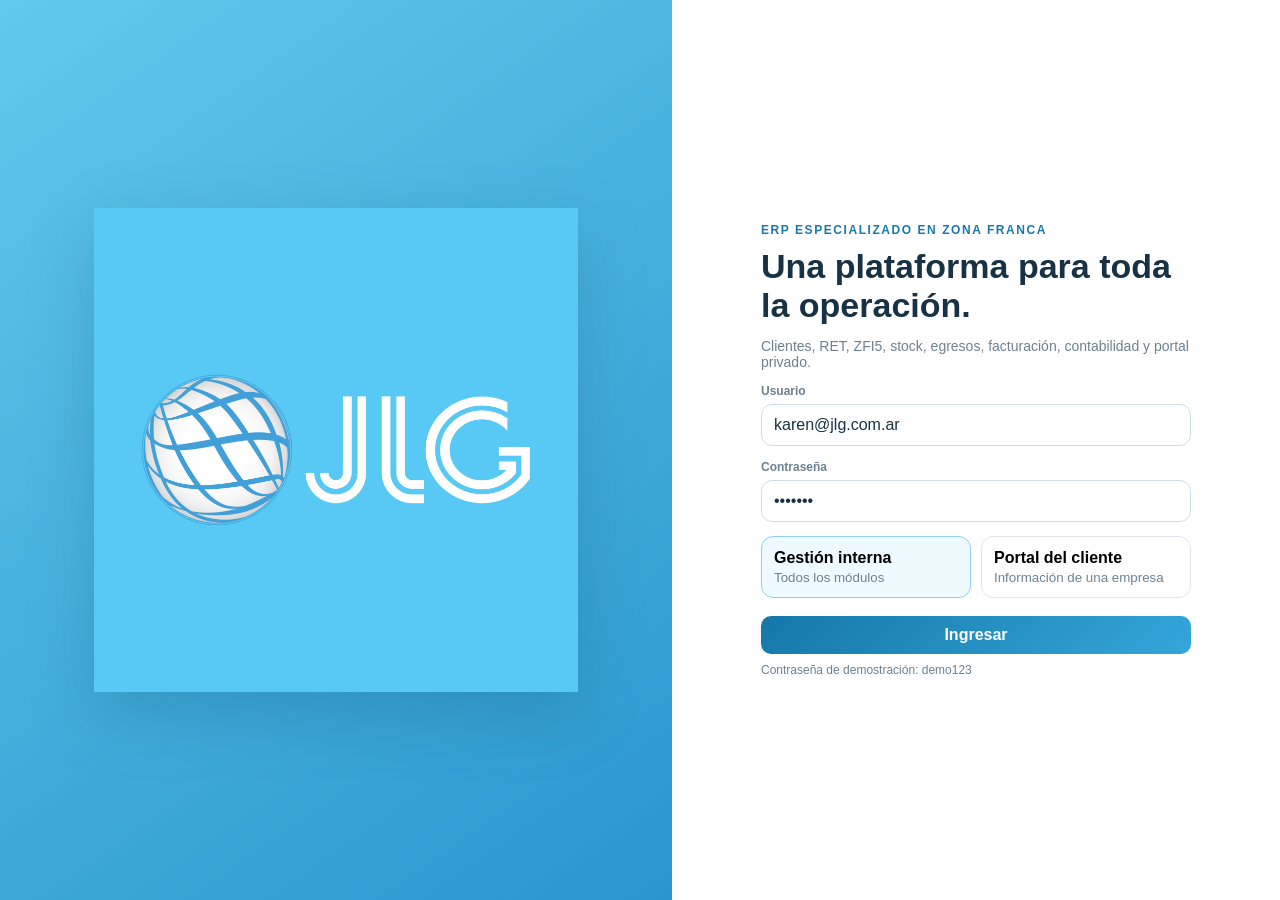
==== commit 1fc3ecaf: "Redirigir portada al ERP estable" ====
--- a/index.html
+++ b/index.html
@@ -3,96 +3,12 @@
 <head>
 <meta charset="utf-8">
 <meta name="viewport" content="width=device-width,initial-scale=1">
-<meta name="theme-color" content="#0b2130">
-<title>JLG Control · ERP Zona Franca</title>
-<style>
-:root{--ink:#132c3c;--navy:#0b2130;--sky:#57c3e7;--blue:#2f9ed3;--bg:#f4f8fa;--line:#dce7ed;--muted:#6e8290;--green:#248468;--amber:#a96d0b;--red:#b94747;--purple:#6659ad;--shadow:0 10px 28px rgba(18,53,73,.08)}
-*{box-sizing:border-box}body{margin:0;background:var(--bg);color:var(--ink);font-family:Inter,Segoe UI,Arial,sans-serif}button,input,select{font:inherit}.hidden{display:none!important}.muted{color:var(--muted);font-size:14px}.small{font-size:12px}.btn{border:0;border-radius:10px;padding:10px 14px;font-weight:750;cursor:pointer}.primary{background:linear-gradient(135deg,#1677a9,#34a6da);color:#fff}.ghost{background:#fff;border:1px solid #cfe0e8;color:var(--ink)}.soft{background:#e9f7fc;color:#176d9b}.login{min-height:100vh;display:grid;grid-template-columns:1.05fr .95fr;background:#fff}.visual{background:linear-gradient(145deg,#61c9ec,#2996ce);display:grid;place-items:center;padding:50px}.visual img{width:min(540px,84%);filter:drop-shadow(0 24px 34px rgba(16,66,93,.2))}.login-side{display:grid;place-items:center;padding:34px}.login-box{width:min(440px,100%)}.eyebrow{font-size:12px;letter-spacing:.13em;text-transform:uppercase;color:#197aa9;font-weight:800}.login h1{font-size:34px;line-height:1.12;margin:10px 0}.field{margin-top:14px}.field label,.select-box label{display:block;font-size:12px;font-weight:800;margin-bottom:6px;color:var(--muted)}input,select{width:100%;border:1px solid #cedde5;border-radius:11px;padding:11px 12px;background:#fff;color:var(--ink)}.roles{display:grid;grid-template-columns:1fr 1fr;gap:10px;margin-top:14px}.role{border:1px solid var(--line);background:#fff;border-radius:12px;padding:12px;text-align:left;cursor:pointer}.role.active{border-color:#8fd1ec;background:#eefaff}.role small{display:block;color:var(--muted);margin-top:3px}.topbar{min-height:70px;background:var(--navy);color:#fff;display:flex;align-items:center;justify-content:space-between;padding:10px 20px}.brand{display:flex;align-items:center;gap:11px}.brand img{width:43px;height:43px;object-fit:cover;border-radius:12px}.brand b,.brand small{display:block}.brand small{opacity:.7}.top-actions{display:flex;align-items:center;gap:9px;flex-wrap:wrap}.pill{border:1px solid rgba(255,255,255,.25);border-radius:999px;padding:7px 10px;font-size:13px}.notify{position:relative}.notify em{position:absolute;right:-5px;top:-7px;background:#ef6a6a;color:#fff;border-radius:999px;font-size:10px;font-style:normal;padding:2px 5px}.shell{display:grid;grid-template-columns:270px 1fr;min-height:calc(100vh - 70px)}.sidebar{background:#0d2939;color:#d9e9f1;padding:16px 12px}.nav{display:grid;gap:4px}.nav-title,.group{font-size:11px;text-transform:uppercase;letter-spacing:.12em;color:#88a7b8;padding:5px 10px 8px}.group{color:#6f91a3;padding-top:15px;padding-bottom:3px}.nav button,.nav a{border:0;background:transparent;color:#c8dbe5;text-align:left;border-radius:9px;padding:10px 11px;text-decoration:none;font-size:14px;cursor:pointer}.nav button:hover,.nav a:hover{background:rgba(255,255,255,.06)}.nav button.active{background:rgba(87,195,231,.18);color:#fff;font-weight:750;border-left:3px solid var(--sky)}.main{padding:23px;min-width:0}.page-head{display:flex;justify-content:space-between;align-items:flex-end;gap:14px;margin-bottom:18px}.page-head h1{margin:0;font-size:25px}.page-head p{margin:4px 0 0}.head-actions{display:flex;align-items:end;gap:9px;flex-wrap:wrap}.select-box{min-width:290px}.kpis{display:grid;grid-template-columns:repeat(4,1fr);gap:13px}.kpi,.card,.module{background:#fff;border:1px solid var(--line);border-radius:15px;box-shadow:var(--shadow)}.kpi{padding:16px}.kpi-label{font-size:12px;color:var(--muted)}.value{font-size:27px;font-weight:800;margin:6px 0 2px}.card{padding:16px}.card h2{font-size:18px;margin:0 0 8px}.grid2{display:grid;grid-template-columns:1.15fr .85fr;gap:14px;margin-top:14px}.grid3{display:grid;grid-template-columns:repeat(3,1fr);gap:12px;margin-top:14px}.module{padding:15px}.module .icon{width:38px;height:38px;border-radius:11px;background:#eaf7fc;color:#176d9b;display:grid;place-items:center;font-size:18px;margin-bottom:10px}.module p{margin:5px 0 0;color:var(--muted);font-size:12px}.hero{background:linear-gradient(115deg,#0c2b3c,#176d9b);color:#fff;border-radius:15px;padding:17px;display:flex;justify-content:space-between;align-items:center;gap:12px}.hero .muted{color:rgba(255,255,255,.72)}.badge{display:inline-flex;padding:5px 9px;border-radius:999px;font-size:11px;font-weight:800}.ok{background:#e7f5ef;color:var(--green)}.warn{background:#fff3dd;color:var(--amber)}.info{background:#e8f6fc;color:#176d9b}.bad{background:#fbe9e9;color:var(--red)}.purple{background:#eeebfb;color:var(--purple)}.table-wrap{overflow:auto;margin-top:13px;border:1px solid #e5edf2;border-radius:12px;max-height:560px}table{width:100%;border-collapse:collapse;font-size:13px;background:#fff}th,td{padding:10px 11px;border-bottom:1px solid #e6eef2;text-align:left;white-space:nowrap}th{background:#f5fafc;color:#526a78;font-size:12px;position:sticky;top:0}tbody tr:hover{background:#f8fbfd}.toolbar{display:flex;gap:8px;flex-wrap:wrap;margin-top:13px}.filters{display:grid;grid-template-columns:2fr 1fr auto;gap:9px;margin:14px 0}.list{display:grid;gap:10px;margin-top:12px}.row{display:flex;justify-content:space-between;align-items:flex-start;gap:12px;padding-bottom:10px;border-bottom:1px solid #eaf0f4}.row:last-child{border-bottom:0}.notice{padding:13px;border-radius:11px;background:#fff4df;border:1px solid #efd79e;color:#79540e}.success{padding:13px;border-radius:11px;background:#e7f5ef;border:1px solid #bde0d3;color:#17634c}.pagination{display:flex;align-items:center;justify-content:space-between;gap:12px;margin-top:12px}.empty{padding:30px;text-align:center;color:var(--muted)}.form-grid{display:grid;grid-template-columns:repeat(2,1fr);gap:12px}.notification{display:grid;grid-template-columns:auto 1fr auto;gap:12px;align-items:start;padding:13px;border-bottom:1px solid #eaf0f4}.notification:last-child{border-bottom:0}.notification.unread{background:#f4fbfe;border-radius:10px}.bell{width:36px;height:36px;border-radius:10px;background:#eaf7fc;display:grid;place-items:center}
-@media(max-width:1050px){.shell{grid-template-columns:1fr}.sidebar{padding:10px}.nav{grid-template-columns:repeat(5,1fr)}.group{display:none}.kpis,.grid3{grid-template-columns:repeat(2,1fr)}.grid2{grid-template-columns:1fr}}
-@media(max-width:680px){.login{grid-template-columns:1fr}.visual{display:none}.roles,.kpis,.grid3,.filters,.nav,.form-grid{grid-template-columns:1fr}.topbar{align-items:flex-start}.page-head,.hero{flex-direction:column;align-items:flex-start}.head-actions,.select-box{width:100%;min-width:0}.main{padding:13px}}
-</style>
+<meta http-equiv="refresh" content="0; url=erp.html">
+<title>JLG Control</title>
+<script>window.location.replace('erp.html');</script>
 </head>
-<body>
-<section id="login" class="login">
-  <div class="visual"><img src="jlg-logo.png" alt="Logo JLG"></div>
-  <div class="login-side"><div class="login-box">
-    <div class="eyebrow">ERP especializado en Zona Franca</div>
-    <h1>Una plataforma para toda la operación.</h1>
-    <p class="muted">Clientes, RET, ZFI5, stock, egresos, facturación, contabilidad y portal privado.</p>
-    <div class="field"><label>Usuario</label><input value="karen@jlg.com.ar"></div>
-    <div class="field"><label>Contraseña</label><input id="password" type="password" value="demo123"></div>
-    <div class="roles"><button id="internalRole" class="role active"><b>Gestión interna</b><small>Todos los módulos</small></button><button id="clientRole" class="role"><b>Portal del cliente</b><small>Información de una empresa</small></button></div>
-    <div id="loginClientBox" class="field hidden"><label>Seleccionar cliente</label><select id="loginClient"></select></div>
-    <button id="loginButton" class="btn primary" style="width:100%;margin-top:18px">Ingresar</button>
-    <div class="muted small" style="margin-top:9px">Contraseña de demostración: demo123</div>
-  </div></div>
-</section>
-<section id="app" class="hidden">
-<header class="topbar"><div class="brand"><img src="jlg-logo.png" alt="JLG"><div><b>JLG Control</b><small id="environment">Gestión interna</small></div></div><div class="top-actions"><button class="btn ghost notify" data-module="notificaciones">🔔 Notificaciones <em id="noticeCount">4</em></button><span id="userPill" class="pill">Karen · Administradora</span><button id="changeRole" class="btn ghost">Cambiar perfil</button><button id="logout" class="btn ghost">Salir</button></div></header>
-<div class="shell">
-<aside class="sidebar"><div id="nav" class="nav">
-  <div class="nav-title">JLG Control</div>
-  <div class="group">Operaciones</div>
-  <button class="active" data-module="inicio">⌂ Inicio</button>
-  <button data-module="clientes">◉ Clientes y contratos</button>
-  <button data-module="ingresos">⇩ Ingresos RET</button>
-  <button data-module="stock">▦ Stock e inventario</button>
-  <button data-module="egresos">⇧ Egresos y reexpediciones</button>
-  <button data-module="operaciones">⇄ Operaciones / ZFI5</button>
-  <div class="group internal-only">Administración</div>
-  <button class="internal-only" data-module="facturacion">$ Facturación</button>
-  <button class="internal-only" data-module="cuentas">≋ Cuentas corrientes</button>
-  <button class="internal-only" data-module="proveedores">▣ Proveedores y OP</button>
-  <button class="internal-only" data-module="tesoreria">◆ Tesorería</button>
-  <div class="group">Gestión</div>
-  <button data-module="notificaciones">🔔 Notificaciones</button>
-  <button class="internal-only" data-module="rezago">⚑ Mercadería en rezago</button>
-  <button class="internal-only" data-module="contabilidad">∑ Contabilidad</button>
-  <button class="internal-only" data-module="tarifas">% Tarifas</button>
-  <button class="internal-only" data-module="reportes">▥ Reportes</button>
-  <button class="internal-only" data-module="seguridad">⚙ Usuarios y auditoría</button>
-  <a href="sistema-integral.html">▤ Alcance funcional</a>
-</div></aside>
-<main class="main"><div id="view"></div></main>
-</div>
-</section>
-<script>window.EGT=[];</script>
-<script src="egt1.js"></script><script src="egt2.js"></script><script src="egt3.js"></script><script src="egt4.js"></script><script src="egt5.js"></script><script src="egt6.js"></script>
-<script>
-const $=id=>document.getElementById(id),fmt=n=>new Intl.NumberFormat('es-AR',{maximumFractionDigits:3}).format(Number(n)||0);
-const clients={EGT:{name:'EGT ARGENTINA S.A.',code:'No informado',cuit:'No informado',status:'Stock cargado',kind:'egt'},Yamaha:{name:'YAMAHA MOTOR ARGENTINA S.A.',code:'10161',cuit:'30-68723475-4',status:'Habilitado',kind:'sample'},ZMG:{name:'ZMG ARGENTINA S.R.L.',code:'22237',cuit:'30-71037617-0',status:'Observado',kind:'empty'},Ferrum:{name:'FERRUM S.A.',code:'—',cuit:'—',status:'Cliente',kind:'empty'},Cetrogar:{name:'CETROGAR S.A.',code:'—',cuit:'—',status:'Cliente',kind:'empty'},Mondial:{name:'MONDIAL',code:'—',cuit:'—',status:'Cliente',kind:'empty'},MRT:{name:'METALÚRGICA RÍO TERCERO S.A.',code:'—',cuit:'—',status:'Cliente',kind:'empty'},OTR:{name:'OTR MAX',code:'—',cuit:'—',status:'Cliente',kind:'empty'},Syensqo:{name:'SYENSQO ARGENTINA S.A.',code:'—',cuit:'—',status:'Cliente',kind:'empty'},Prevent:{name:'PREVENT GAS',code:'—',cuit:'—',status:'Cliente',kind:'empty'},Lilus:{name:'LILUS',code:'—',cuit:'—',status:'Cliente',kind:'empty'},Pampa:{name:'PAMPA',code:'—',cuit:'—',status:'Cliente',kind:'empty'},Logexpor:{name:'LOGEXPOR',code:'—',cuit:'—',status:'Cliente',kind:'empty'},Bracol:{name:'BRACOL',code:'—',cuit:'—',status:'Cliente',kind:'empty'}};
-const yamaha=[['25001TRM4006242R','2025','FZ X','YAMAHA',50,50,50,50,68.023,68.023],['26001TRM4007001A','2026','PRIME','YAMAHA',78,78,78,78,72.4,72.4]];
-let role='internal',selected='EGT',current='inicio',page=1,filtered=[],unread=4;
-const clientOptions=()=>Object.entries(clients).map(([k,v])=>`<option value="${k}" ${k===selected?'selected':''}>${v.name}</option>`).join('');
-const rowsFor=()=>clients[selected].kind==='egt'?EGT:clients[selected].kind==='sample'?yamaha:[];
-const hasBalance=r=>(+r[5]>0||+r[7]>0||+r[9]>0),zfi5=r=>r[0]==='19001TRM4002974F'?'19033ZFI5003067S':'No informado';
-function head(title,sub,button=''){return `<div class="page-head"><div><h1>${title}</h1><p class="muted">${sub}</p></div><div class="head-actions"><div class="select-box"><label>Cliente seleccionado</label><select id="globalClient">${clientOptions()}</select></div>${button}</div></div>`}
-function bindCommon(){const s=$('globalClient');if(s)s.onchange=e=>{selected=e.target.value;page=1;render()};document.querySelectorAll('[data-go]').forEach(b=>b.onclick=()=>{current=b.dataset.go;render()})}
-function home(){const c=clients[selected],rows=rowsFor(),active=rows.filter(hasBalance),units=active.reduce((s,r)=>s+(+r[7]||0),0),m3=active.reduce((s,r)=>s+(+r[9]||0),0);return head(role==='client'?`Portal de ${c.name}`:'Panel operativo','Estado general de clientes, operaciones y administración.',`<button class="btn primary" data-go="clientes">Abrir cliente</button>`)+`<div class="kpis"><div class="kpi"><div class="kpi-label">Clientes cargados</div><div class="value">${Object.keys(clients).length}</div></div><div class="kpi"><div class="kpi-label">Registros del cliente</div><div class="value">${fmt(rows.length)}</div></div><div class="kpi"><div class="kpi-label">Unidades disponibles</div><div class="value">${fmt(units)}</div></div><div class="kpi"><div class="kpi-label">m³ disponibles</div><div class="value">${fmt(m3)}</div></div></div><div class="grid2"><div class="card"><h2>Cliente seleccionado</h2><div class="hero"><div><b>${c.name}</b><div class="muted">Código ${c.code} · CUIT ${c.cuit}</div></div><span class="badge ${c.kind==='egt'?'ok':c.status==='Observado'?'warn':'info'}">${c.status}</span></div></div><div class="card"><h2>Alertas</h2><div class="list"><div class="row"><span>Documentación próxima a vencer</span><span class="badge warn">3</span></div><div class="row"><span>Operaciones por validar</span><span class="badge info">5</span></div><div class="row"><span>Facturas pendientes</span><span class="badge bad">4</span></div><div class="row"><span>Notificaciones sin leer</span><span class="badge purple">${unread}</span></div></div></div></div><div class="grid3"><div class="module"><div class="icon">⇩</div><b>Ingresos RET</b><p>C.RET, I.RET, validación y stock.</p></div><div class="module"><div class="icon">⇧</div><b>Egresos</b><p>ZFE1, ZFTR y retiros parciales.</p></div><div class="module"><div class="icon">$</div><b>Facturación</b><p>Almacenaje, seguro y movimientos.</p></div><div class="module"><div class="icon">∑</div><b>Contabilidad</b><p>Asientos, IVA, bancos y caja.</p></div><div class="module"><div class="icon">🔔</div><b>Notificaciones</b><p>Alertas operativas y administrativas.</p></div><div class="module"><div class="icon">▥</div><b>Reportes</b><p>Inventario, facturación y auditoría.</p></div></div>`}
-function clientView(){const c=clients[selected],rows=rowsFor();return head('Clientes y contratos','Ficha, documentación, matrícula, disposición y vigencias.',`<button class="btn primary">Nuevo cliente</button>`)+`<div class="card"><div class="hero"><div><b>${c.name}</b><div class="muted">Código ${c.code} · CUIT ${c.cuit}</div></div>${selected==='EGT'?'<a class="btn ghost" href="stock-egt.html">Stock completo</a>':'<span class="badge info">Ficha del cliente</span>'}</div><div class="grid2"><div><h3>Información operativa</h3><p class="muted">Registros cargados: <b>${fmt(rows.length)}</b>. Estado: ${c.status}.</p><div class="toolbar"><span class="badge ${rows.length?'ok':'warn'}">${rows.length?'Información disponible':'Pendiente de carga'}</span><button class="btn soft" data-go="stock">Consultar stock</button></div></div><div><h3>Documentación</h3><div class="list"><div class="row"><span>Contrato con concesionario</span><span class="badge info">Demo</span></div><div class="row"><span>Matrícula</span><span class="badge ${c.status==='Observado'?'warn':'ok'}">${c.status==='Observado'?'Revisar':'Vigente'}</span></div><div class="row"><span>Disposición</span><span class="badge info">Ficha</span></div><div class="row"><span>Tarifa asignada</span><span class="badge info">Configurable</span></div></div></div></div></div>`}
-function income(){const c=clients[selected],rows=rowsFor();return head('Ingresos RET','Importación de C.RET e I.RET y generación del stock.',`<button id="scan" class="btn primary">Buscar archivos</button>`)+`<div class="kpis"><div class="kpi"><div class="kpi-label">Archivos detectados</div><div id="files" class="value">10</div></div><div class="kpi"><div class="kpi-label">Pares válidos</div><div id="pairs" class="value">5</div></div><div class="kpi"><div class="kpi-label">Pendientes</div><div class="value">3</div></div><div class="kpi"><div class="kpi-label">Inconsistencias</div><div class="value">1</div></div></div><div class="card" style="margin-top:14px">${rows.length?`<div class="hero"><div><b>${c.name}</b><div class="muted">${selected==='EGT'?'Stock importado; los RET deben incorporarse por operación.':'Operación ilustrativa disponible.'}</div></div><span class="badge info">${fmt(rows.length)} registros</span></div><div class="table-wrap"><table><tr><th>Cliente</th><th>Documentos</th><th>Proceso</th><th>Resultado</th></tr><tr><td>${c.name}</td><td>C.RET + I.RET</td><td><span class="badge warn">Simulación</span></td><td>ZFI5 + stock</td></tr></table></div>`:`<div class="empty">No hay archivos RET cargados para ${c.name}.</div>`}</div><div id="scanResult"></div>`}
-function stock(){const c=clients[selected],rows=rowsFor(),q=(window.stockQuery||'').toLowerCase(),status=window.stockStatus||'';filtered=rows.filter(r=>(!q||`${r[0]} ${r[1]} ${r[2]} ${r[3]}`.toLowerCase().includes(q))&&(!status||(status==='activo')===hasBalance(r)));const start=(page-1)*25,shown=filtered.slice(start,start+25),max=Math.max(1,Math.ceil(filtered.length/25));return head('Stock e inventario','Consulta por cliente, tránsito, artículo y saldo.',selected==='EGT'?`<a class="btn primary" href="stock-egt.html">Vista completa EGT</a>`:'')+`<div class="filters"><input id="searchStock" value="${window.stockQuery||''}" placeholder="Buscar tránsito, artículo o marca"><select id="statusStock"><option value="">Todos los estados</option><option value="activo" ${status==='activo'?'selected':''}>Con saldo</option><option value="sin" ${status==='sin'?'selected':''}>Sin saldo</option></select><button id="filterStock" class="btn primary">Buscar</button></div><div class="kpis"><div class="kpi"><div class="kpi-label">Registros</div><div class="value">${fmt(filtered.length)}</div></div><div class="kpi"><div class="kpi-label">Con saldo</div><div class="value">${fmt(filtered.filter(hasBalance).length)}</div></div><div class="kpi"><div class="kpi-label">Unidades disponibles</div><div class="value">${fmt(filtered.reduce((s,r)=>s+(+r[7]||0),0))}</div></div><div class="kpi"><div class="kpi-label">m³ disponibles</div><div class="value">${fmt(filtered.reduce((s,r)=>s+(+r[9]||0),0))}</div></div></div><div class="card" style="margin-top:14px"><div class="table-wrap"><table><thead><tr><th>Cliente</th><th>Estado</th><th>ZFI5</th><th>Tránsito</th><th>Fecha</th><th>Artículo</th><th>Marca/modelo</th><th>Bultos</th><th>Saldo bultos</th><th>Unidades</th><th>Saldo unidades</th><th>m³</th><th>Saldo m³</th></tr></thead><tbody>${shown.length?shown.map(r=>`<tr><td>${c.name}</td><td><span class="badge ${hasBalance(r)?'ok':'info'}">${hasBalance(r)?'Con saldo':'Sin saldo'}</span></td><td>${selected==='EGT'?zfi5(r):(r[0].includes('6242')?'25033ZFI5002632M':'26033ZFI5002789D')}</td><td>${r[0]}</td><td>${r[1]}</td><td>${r[2]}</td><td>${r[3]}</td><td>${fmt(r[4])}</td><td>${fmt(r[5])}</td><td>${fmt(r[6])}</td><td><b>${fmt(r[7])}</b></td><td>${fmt(r[8])}</td><td><b>${fmt(r[9])}</b></td></tr>`).join(''):`<tr><td colspan="13" class="empty">No hay stock cargado para ${c.name}.</td></tr>`}</tbody></table></div><div class="pagination"><span class="muted">${filtered.length} registros · Página ${page} de ${max}</span><div><button id="prev" class="btn ghost" ${page<=1?'disabled':''}>Anterior</button> <button id="next" class="btn ghost" ${page>=max?'disabled':''}>Siguiente</button> <button id="csv" class="btn soft">Descargar CSV</button></div></div></div>`}
-function withdrawals(){const c=clients[selected],rows=rowsFor(),available=rows.reduce((s,r)=>s+(+r[7]||0),0);return head('Egresos y reexpediciones','ZFE1/ZFTR, retiros parciales y control de stock.',`<button class="btn primary">Nuevo egreso</button>`)+(rows.length?`<div class="grid2"><div class="card"><h2>Solicitud de egreso</h2><div class="hero"><div><b>${c.name}</b><div class="muted">Disponible: ${fmt(available)} unidades</div></div><span class="badge ok">Disponible</span></div><div class="form-grid"><div class="field"><label>Documento</label><select><option>ZFE1</option><option>ZFTR</option></select></div><div class="field"><label>Unidades a retirar</label><input id="qty" type="number" value="1"></div><div class="field"><label>Fecha prevista</label><input type="date" value="2026-07-25"></div><div class="field"><label>Observación</label><input value="Retiro parcial demo"></div></div><div class="toolbar"><button id="confirmExit" class="btn primary">Confirmar egreso</button><button class="btn soft">Guardar temporal</button></div><div id="exitResult"></div></div><div class="card"><h2>Controles automáticos</h2><div class="list"><div class="row"><span>Stock suficiente</span><span class="badge ok">Validado</span></div><div class="row"><span>Relación con ZFI5</span><span class="badge ${selected==='EGT'?'warn':'ok'}">${selected==='EGT'?'Parcial':'Correcta'}</span></div><div class="row"><span>Morosidad</span><span class="badge info">Sin bloqueo demo</span></div></div></div></div>`:`<div class="card"><div class="empty">No hay stock para generar egresos de ${c.name}.</div></div>`)}
-function operations(){const c=clients[selected],rows=rowsFor();let body;if(selected==='EGT')body=`<tr><td>${c.name}</td><td>19033ZFI5003067S</td><td>19001TRM4002974F</td><td><span class="badge ok">Vinculado por RET</span></td><td><span class="badge ok">Con saldo</span></td></tr><tr><td>${c.name}</td><td>No informado en la fuente</td><td>Otros tránsitos EGT</td><td><span class="badge warn">Requiere vinculación</span></td><td><span class="badge info">${rows.length} registros</span></td></tr>`;else if(rows.length)body=`<tr><td>${c.name}</td><td>25033ZFI5002632M</td><td>25001TRM4006242R</td><td><span class="badge ok">Validado</span></td><td><span class="badge ok">Disponible</span></td></tr>`;else body=`<tr><td colspan="5" class="empty">No hay operaciones cargadas para ${c.name}.</td></tr>`;return head('Operaciones y ZFI5','Ingresos, tránsitos, stock y egresos vinculados.')+`<div class="card"><div class="table-wrap"><table><tr><th>Cliente</th><th>ZFI5</th><th>Tránsito</th><th>Estado documental</th><th>Stock</th></tr>${body}</table></div></div>`}
-function billing(){const c=clients[selected],rows=rowsFor();return head('Facturación','Almacenaje, seguro, manipuleo, ingresos, egresos y ajustes.',`<button id="invoice" class="btn primary">Nueva liquidación</button>`)+`<div class="kpis"><div class="kpi"><div class="kpi-label">Pendiente mensual</div><div class="value">${rows.length?'USD 3.970':'USD 0'}</div></div><div class="kpi"><div class="kpi-label">Por ingresos</div><div class="value">${rows.length?'USD 480':'USD 0'}</div></div><div class="kpi"><div class="kpi-label">Por egresos</div><div class="value">USD 0</div></div><div class="kpi"><div class="kpi-label">Comprobantes</div><div class="value">${rows.length?1:0}</div></div></div><div class="grid2"><div class="card"><h2>Liquidación de ${c.name}</h2>${rows.length?'<div class="table-wrap"><table><tr><th>Concepto</th><th>Base</th><th>Período</th><th>Total demo</th></tr><tr><td>Almacenaje</td><td>Según tarifa</td><td>Julio 2026</td><td>USD 3.775</td></tr><tr><td>Seguro</td><td>Mínimo / CIF</td><td>Julio 2026</td><td>USD 195</td></tr></table></div>':'<div class="empty">Sin movimientos facturables cargados.</div>'}<div id="invoiceResult"></div></div><div class="card"><h2>Controles</h2><div class="list"><div class="row"><span>Duplicados</span><span class="badge ok">Sin detectar</span></div><div class="row"><span>Período</span><span class="badge info">Julio 2026</span></div><div class="row"><span>Integración ARCA</span><span class="badge warn">Por desarrollar</span></div></div></div></div>`}
-function accounts(){const c=clients[selected],rows=rowsFor();return head('Cuentas corrientes','Facturas, recibos, pagos, saldos e intereses.')+`<div class="card"><div class="hero"><div><b>${c.name}</b><div class="muted">Cuenta corriente comercial</div></div><span class="badge ${rows.length?'warn':'info'}">${rows.length?'Saldo demo pendiente':'Sin movimientos'}</span></div>${rows.length?'<div class="table-wrap"><table><tr><th>Documento</th><th>Fecha</th><th>Vencimiento</th><th>Debe</th><th>Haber</th><th>Saldo</th></tr><tr><td>FC E DEMO-0001</td><td>24/07/2026</td><td>31/07/2026</td><td>USD 3.970</td><td>USD 0</td><td>USD 3.970</td></tr></table></div>':'<div class="empty">No hay comprobantes cargados.</div>'}</div>`}
-function providers(){return head('Proveedores y órdenes de pago','Facturas recibidas, vencimientos, retenciones y pagos.',`<button class="btn primary">Nueva orden de pago</button>`)+`<div class="kpis"><div class="kpi"><div class="kpi-label">Facturas pendientes</div><div class="value">12</div></div><div class="kpi"><div class="kpi-label">A vencer</div><div class="value">4</div></div><div class="kpi"><div class="kpi-label">Órdenes preparadas</div><div class="value">3</div></div><div class="kpi"><div class="kpi-label">Pagado este mes</div><div class="value">$ 8,4 M</div></div></div><div class="card" style="margin-top:14px"><div class="table-wrap"><table><tr><th>Proveedor</th><th>Comprobante</th><th>Concepto</th><th>Vencimiento</th><th>Importe</th><th>Estado</th></tr><tr><td>Concesionario ZFLP</td><td>FC A 0003-01452</td><td>Canon y servicios</td><td>30/07/2026</td><td>$ 2.450.000</td><td><span class="badge warn">A programar</span></td></tr><tr><td>Murúa</td><td>FC A 0008-00918</td><td>Playa operativa</td><td>02/08/2026</td><td>USD 4.320</td><td><span class="badge info">Revisada</span></td></tr></table></div></div>`}
-function treasury(){return head('Tesorería','Caja, bancos, gastos operativos y conciliación.',`<button class="btn primary">Registrar movimiento</button>`)+`<div class="grid3"><div class="module"><div class="icon">$</div><b>Caja</b><p>Saldo y movimientos diarios.</p><h2>$ 1.280.000</h2></div><div class="module"><div class="icon">▣</div><b>Bancos</b><p>Transferencias y conciliaciones.</p><h2>6 cuentas</h2></div><div class="module"><div class="icon">◆</div><b>Gastos operativos</b><p>Combustible, peajes y viáticos.</p><h2>18 este mes</h2></div></div>`}
-function notifications(){const c=clients[selected];return head('Notificaciones','Alertas operativas, documentales y administrativas.',`<button id="readAll" class="btn primary">Marcar como leídas</button>`)+`<div class="card"><div class="notification unread"><div class="bell">⚠</div><div><b>ZFI5 no informado en parte del stock</b><div class="muted small">${c.name} · Requiere documentación fuente.</div></div><span class="badge warn">Operativa</span></div><div class="notification unread"><div class="bell">▤</div><div><b>Contrato próximo a revisión</b><div class="muted small">Alerta de demostración.</div></div><span class="badge info">Documental</span></div><div class="notification unread"><div class="bell">$</div><div><b>Liquidación mensual pendiente</b><div class="muted small">Revisar movimientos antes de facturar.</div></div><span class="badge purple">Facturación</span></div><div class="notification unread"><div class="bell">⇧</div><div><b>Egreso sin confirmar</b><div class="muted small">Solicitud guardada temporalmente.</div></div><span class="badge bad">Urgente</span></div></div>`}
-function generic(title,sub,content){return head(title,sub)+content}
-function accounting(){return generic('Contabilidad','Asientos, IVA, bancos, caja y resultados.',`<div class="kpis"><div class="kpi"><div class="kpi-label">Asientos del mes</div><div class="value">148</div></div><div class="kpi"><div class="kpi-label">Pendientes</div><div class="value">6</div></div><div class="kpi"><div class="kpi-label">Débito fiscal</div><div class="value">$ 9,8 M</div></div><div class="kpi"><div class="kpi-label">Crédito fiscal</div><div class="value">$ 6,1 M</div></div></div><div class="card" style="margin-top:14px"><div class="table-wrap"><table><tr><th>Número</th><th>Fecha</th><th>Origen</th><th>Debe</th><th>Haber</th></tr><tr><td>000148</td><td>24/07/2026</td><td>Factura cliente</td><td>$ 1.240.000</td><td>$ 1.240.000</td></tr><tr><td>000147</td><td>24/07/2026</td><td>Orden de pago</td><td>$ 890.000</td><td>$ 890.000</td></tr></table></div></div>`)}
-function rates(){const c=clients[selected];return head('Tarifas y condiciones comerciales','Precios generales, acuerdos particulares y vigencias.')+`<div class="grid2"><div class="card"><h2>${c.name}</h2><div class="form-grid"><div class="field"><label>Modalidad</label><select><option>${selected==='ZMG'?'Tarifa plana':'Por volumen y días'}</option></select></div><div class="field"><label>Moneda</label><select><option>USD</option><option>ARS</option></select></div><div class="field"><label>Almacenaje</label><input value="Según tarifario vigente"></div><div class="field"><label>Seguro</label><input value="0,08% CIF / mínimo"></div></div><div class="toolbar"><button class="btn primary">Guardar tarifa</button><button class="btn soft">Historial</button></div></div><div class="card"><h2>Reglas</h2><div class="list"><div class="row"><span>Vigencia</span><span class="badge ok">Activa</span></div><div class="row"><span>Actualización general</span><span class="badge info">Configurable</span></div><div class="row"><span>Excepción</span><span class="badge warn">Autorización</span></div></div></div></div>`}
-function reports(){return generic('Reportes','Información operativa, comercial, administrativa y contable.',`<div class="grid3"><div class="module"><div class="icon">▦</div><b>Inventario por cliente</b><p>Stock, saldos, unidades y m³.</p></div><div class="module"><div class="icon">⇄</div><b>Movimientos</b><p>Ingresos, egresos y trazabilidad.</p></div><div class="module"><div class="icon">$</div><b>Facturación</b><p>Conceptos y pendientes.</p></div><div class="module"><div class="icon">≋</div><b>Morosidad</b><p>Saldos e intereses.</p></div><div class="module"><div class="icon">∑</div><b>Contabilidad</b><p>IVA, caja y resultados.</p></div><div class="module"><div class="icon">⚙</div><b>Auditoría</b><p>Usuarios y cambios.</p></div></div>`)}
-function security(){return generic('Usuarios y auditoría','Roles, permisos, accesos y trazabilidad.',`<div class="grid2"><div class="card"><h2>Usuarios</h2><div class="table-wrap"><table><tr><th>Usuario</th><th>Rol</th><th>Último acceso</th><th>Estado</th></tr><tr><td>Karen Ayala</td><td>Administradora</td><td>24/07/2026 16:20</td><td><span class="badge ok">Activo</span></td></tr><tr><td>Operaciones JLG</td><td>Operador</td><td>24/07/2026 15:48</td><td><span class="badge ok">Activo</span></td></tr><tr><td>Portal EGT</td><td>Cliente</td><td>23/07/2026 11:12</td><td><span class="badge info">Portal</span></td></tr></table></div></div><div class="card"><h2>Últimos eventos</h2><div class="list"><div class="row"><span>Consulta de stock EGT</span><span class="badge info">Lectura</span></div><div class="row"><span>Modificación de tarifa</span><span class="badge warn">Cambio</span></div><div class="row"><span>Confirmación de egreso</span><span class="badge ok">Confirmado</span></div></div></div></div>`)}
-function render(){const internal=['facturacion','cuentas','proveedores','tesoreria','rezago','contabilidad','tarifas','reportes','seguridad'];if(role==='client'&&internal.includes(current))current='inicio';document.querySelectorAll('[data-module]').forEach(b=>b.classList.toggle('active',b.dataset.module===current));const pages={inicio:home,clientes:clientView,ingresos:income,stock,egresos:withdrawals,operaciones,facturacion:billing,cuentas:accounts,proveedores:providers,tesoreria:treasury,notificaciones:notifications,rezago:()=>generic('Mercadería en rezago','Casos bloqueados y seguimiento documental.',`<div class="card"><div class="table-wrap"><table><tr><th>Cliente</th><th>Mercadería</th><th>Documento</th><th>Fecha</th><th>Estado</th></tr><tr><td>Cliente demo</td><td>Partida inmovilizada</td><td>Resolución adjunta</td><td>18/07/2026</td><td><span class="badge bad">Bloqueado</span></td></tr></table></div><div class="notice" style="margin-top:14px">Toda modificación queda auditada y el retiro permanece bloqueado.</div></div>`),contabilidad:accounting,tarifas:rates,reportes:reports,seguridad:security};$('view').innerHTML=pages[current]();bindCommon();bindPage()}
-function bindPage(){if($('scan'))$('scan').onclick=()=>{$('files').textContent='12';$('pairs').textContent='6';$('scanResult').innerHTML='<div class="success" style="margin-top:12px">Búsqueda simulada completada.</div>'};if($('filterStock'))$('filterStock').onclick=()=>{window.stockQuery=$('searchStock').value;window.stockStatus=$('statusStock').value;page=1;render()};if($('searchStock'))$('searchStock').onkeydown=e=>{if(e.key==='Enter')$('filterStock').click()};if($('prev'))$('prev').onclick=()=>{page--;render()};if($('next'))$('next').onclick=()=>{page++;render()};if($('csv'))$('csv').onclick=downloadCsv;if($('confirmExit'))$('confirmExit').onclick=()=>{$('exitResult').innerHTML='<div class="success" style="margin-top:12px">Egreso demo confirmado: impactaría en stock, facturación y auditoría.</div>'};if($('invoice'))$('invoice').onclick=()=>{$('invoiceResult').innerHTML='<div class="success" style="margin-top:12px">Liquidación de demostración creada.</div>'};if($('readAll'))$('readAll').onclick=()=>{unread=0;document.querySelectorAll('.unread').forEach(x=>x.classList.remove('unread'));$('noticeCount').textContent=0}}
-function downloadCsv(){const c=clients[selected],head=['Cliente','Estado','ZFI5','Transito','Fecha','Articulo','Detalle','Bultos','Saldo bultos','Unidades','Saldo unidades','m3','Saldo m3'],body=filtered.map(r=>[c.name,hasBalance(r)?'Con saldo':'Sin saldo',selected==='EGT'?zfi5(r):'',...r]),csv=[head,...body].map(row=>row.map(v=>'"'+String(v).replaceAll('"','""')+'"').join(';')).join('\r\n'),blob=new Blob(['\ufeff'+csv],{type:'text/csv'}),url=URL.createObjectURL(blob),a=document.createElement('a');a.href=url;a.download='Stock_'+selected+'.csv';a.click();URL.revokeObjectURL(url)}
-function setRole(next){role=next;$('internalRole').classList.toggle('active',next==='internal');$('clientRole').classList.toggle('active',next==='client');$('loginClientBox').classList.toggle('hidden',next!=='client')}
-$('internalRole').onclick=()=>setRole('internal');$('clientRole').onclick=()=>setRole('client');
-$('loginButton').onclick=()=>{if($('password').value!=='demo123')return alert('Contraseña incorrecta. Usá demo123.');if(role==='client')selected=$('loginClient').value;$('login').classList.add('hidden');$('app').classList.remove('hidden');document.querySelectorAll('.internal-only').forEach(x=>x.classList.toggle('hidden',role==='client'));$('environment').textContent=role==='client'?'Portal privado · '+clients[selected].name:'Gestión interna';$('userPill').textContent=role==='client'?clients[selected].name:'Karen · Administradora';current='inicio';render()};
-$('logout').onclick=$('changeRole').onclick=()=>{$('app').classList.add('hidden');$('login').classList.remove('hidden')};
-document.querySelectorAll('[data-module]').forEach(b=>b.onclick=()=>{current=b.dataset.module;render()});
-$('loginClient').innerHTML=clientOptions();render();
-</script>
+<body style="font-family:Arial,sans-serif;padding:24px">
+<p>Abriendo JLG Control…</p>
+<p><a href="erp.html">Ingresar al sistema</a></p>
 </body>
 </html>
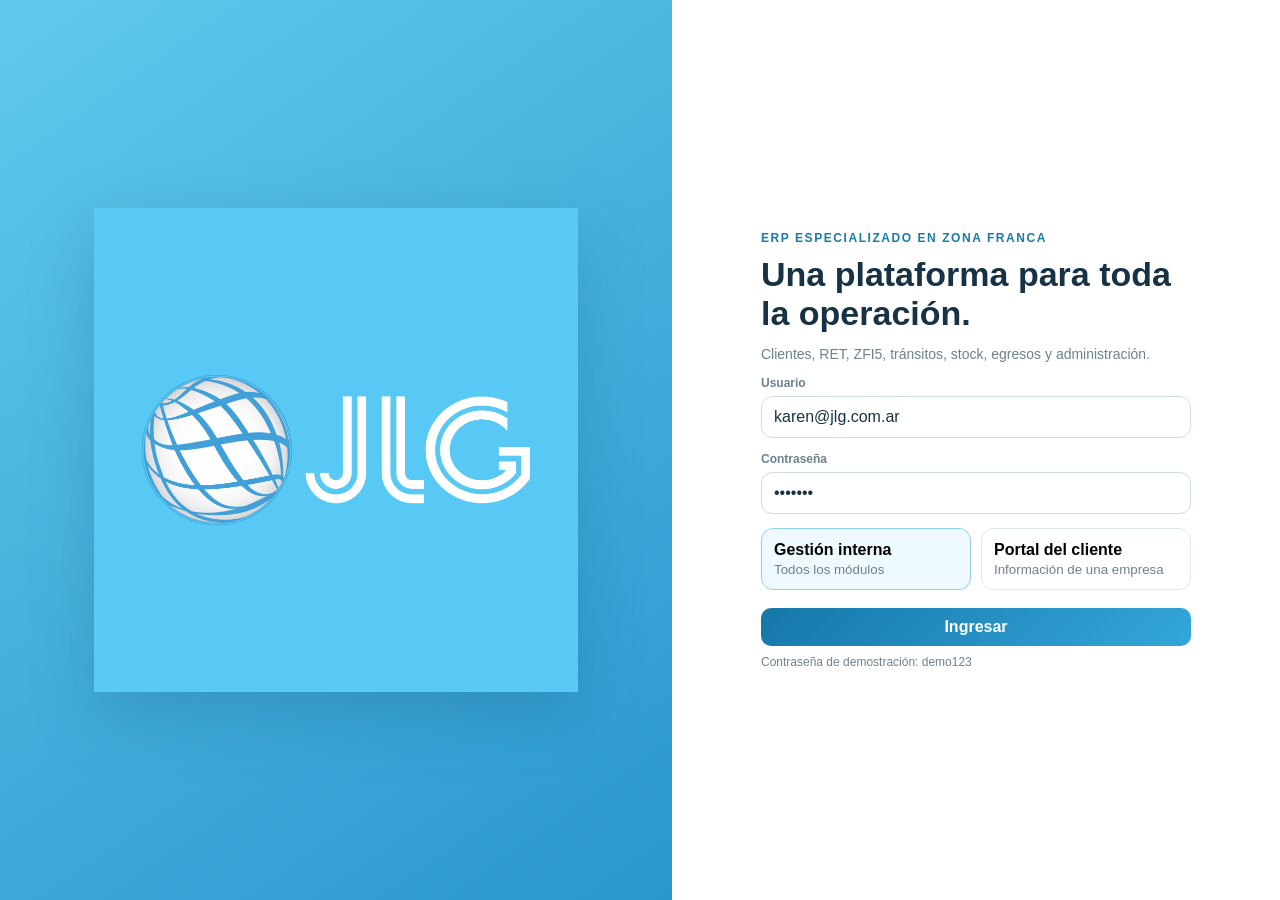
==== commit 335f28df: "Apuntar inicio a la nueva versión institucional" ====
--- a/index.html
+++ b/index.html
@@ -3,12 +3,12 @@
 <head>
 <meta charset="utf-8">
 <meta name="viewport" content="width=device-width,initial-scale=1">
-<meta http-equiv="refresh" content="0; url=erp.html">
+<meta http-equiv="refresh" content="0; url=erp-v2.html">
 <title>JLG Control</title>
-<script>window.location.replace('erp.html');</script>
+<script>window.location.replace('erp-v2.html');</script>
 </head>
 <body style="font-family:Arial,sans-serif;padding:24px">
 <p>Abriendo JLG Control…</p>
-<p><a href="erp.html">Ingresar al sistema</a></p>
+<p><a href="erp-v2.html">Ingresar al sistema</a></p>
 </body>
-</html>+</html>
